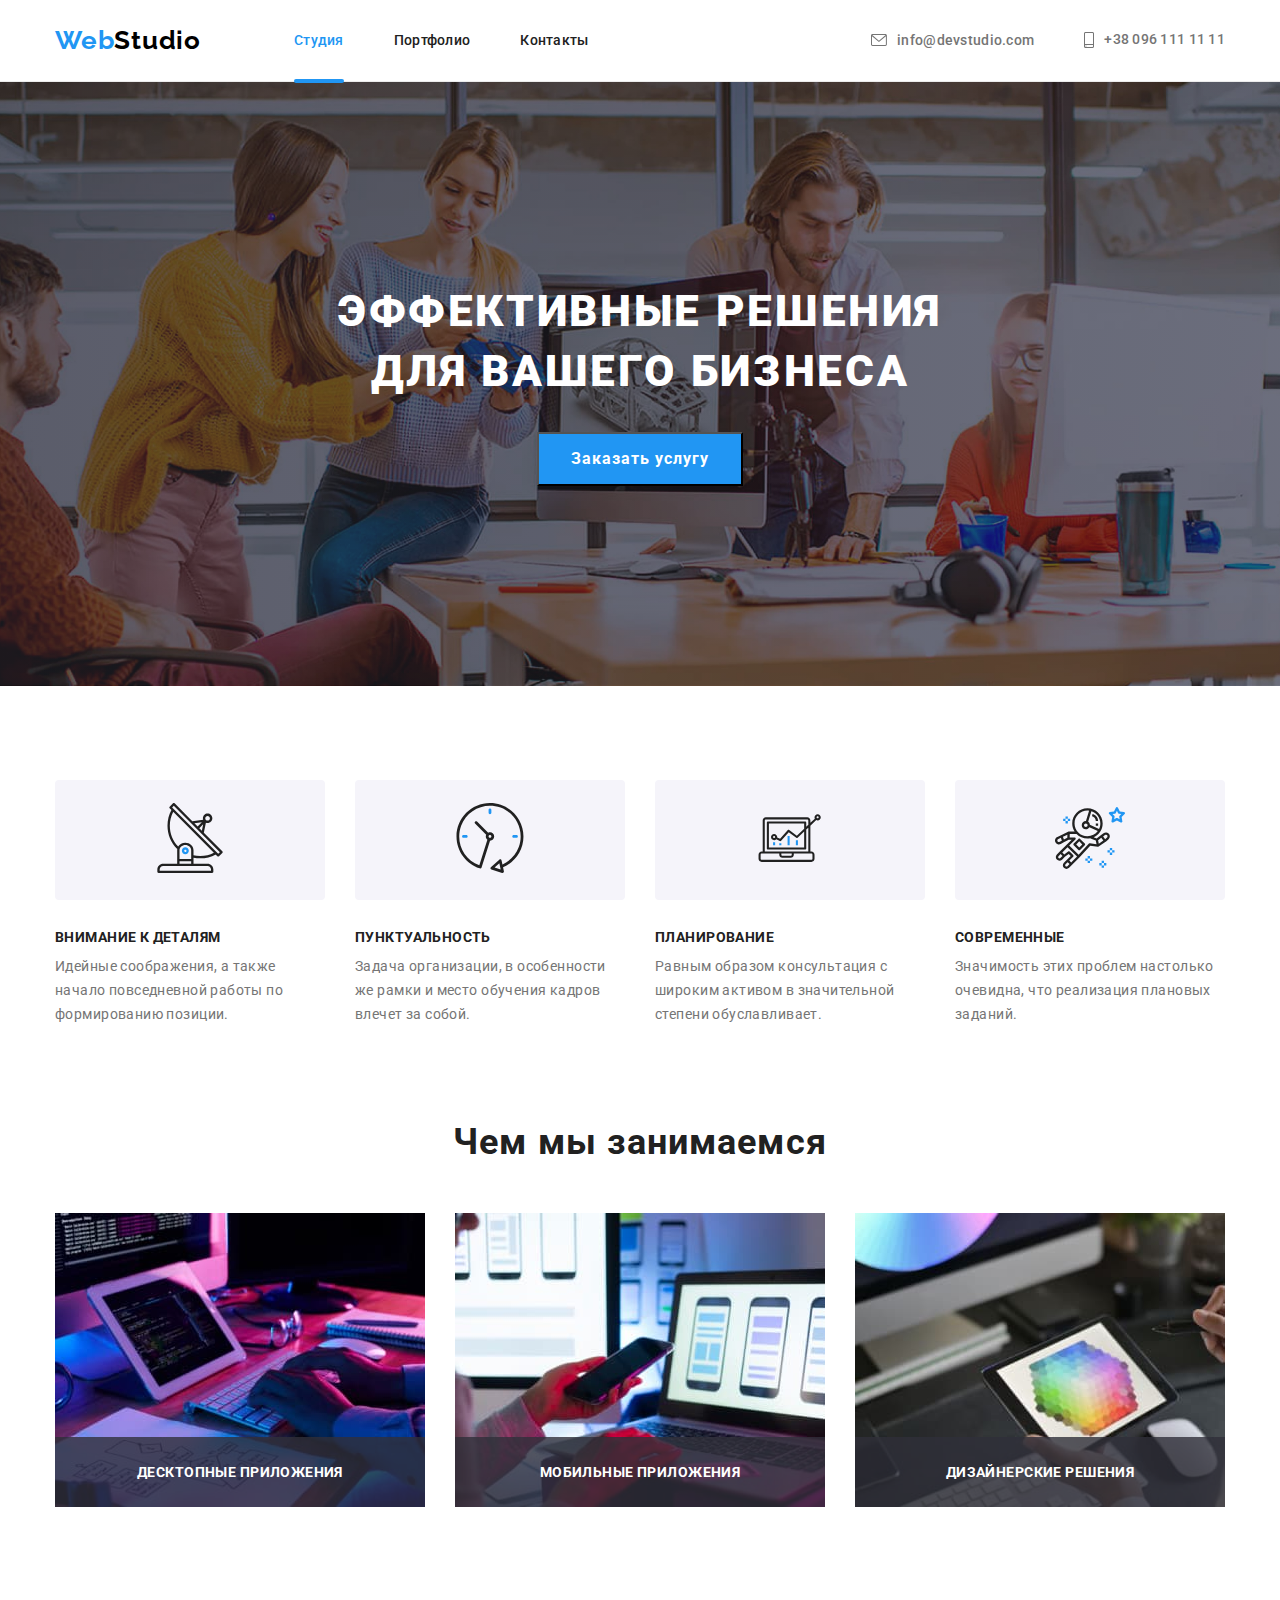
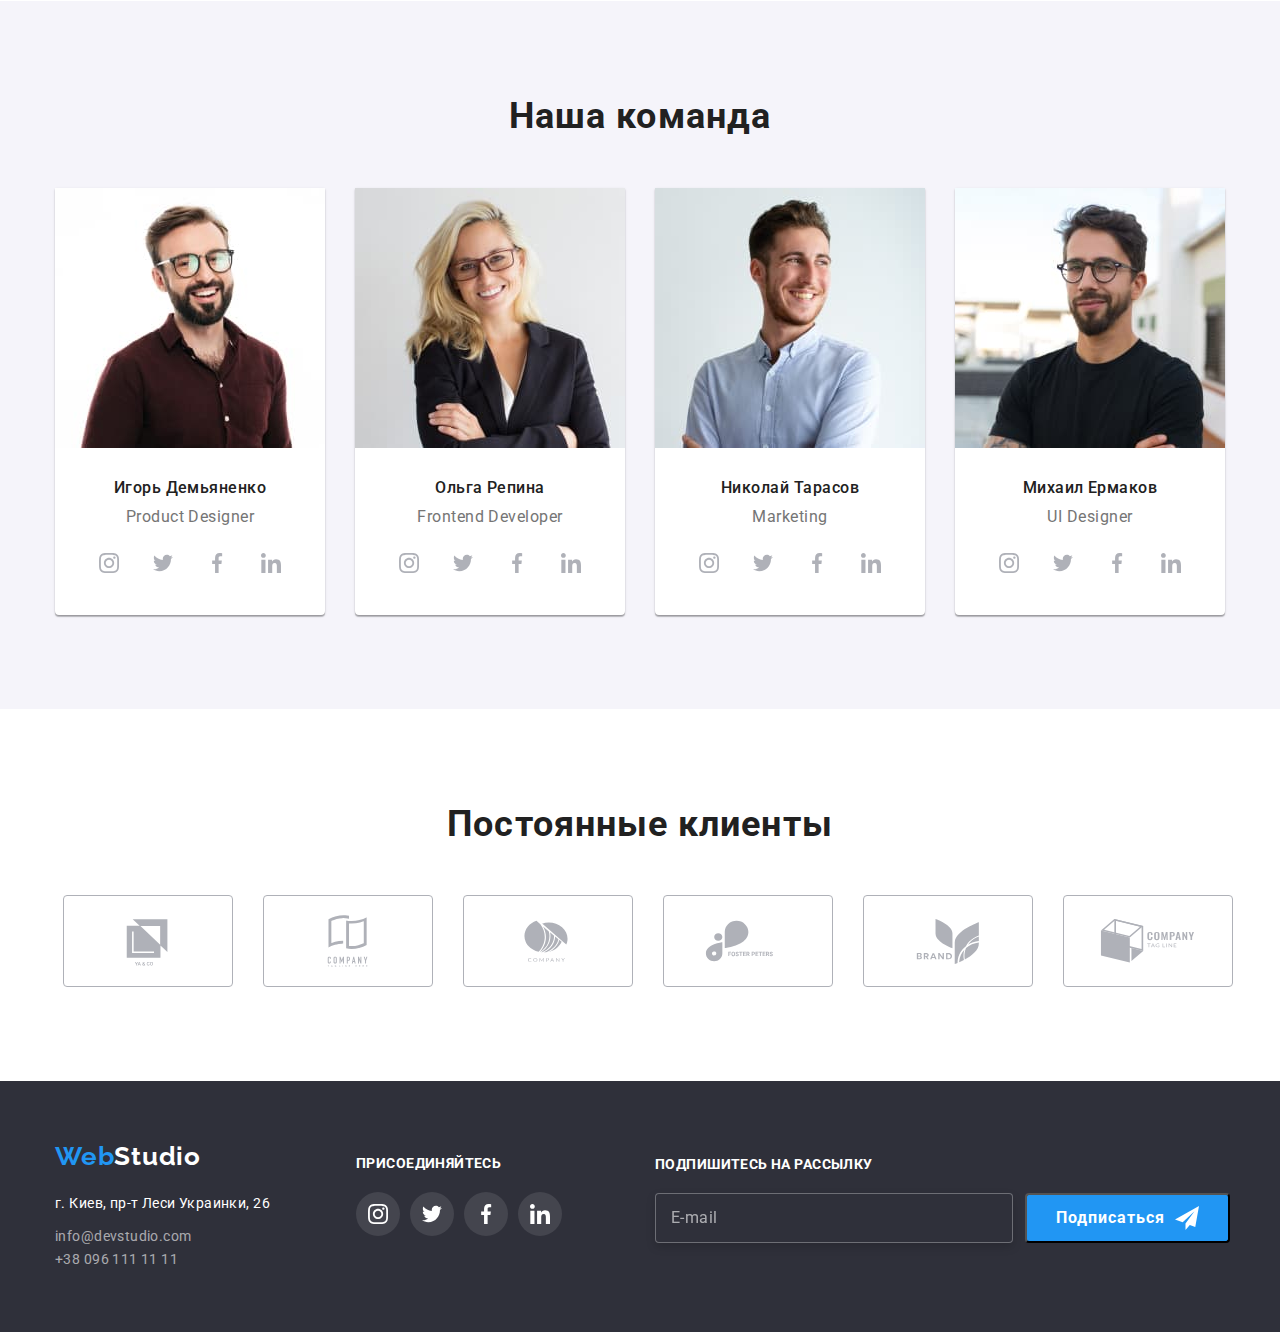
==== index.html @ fbdb6cb6 "GoIT" ====
<!DOCTYPE html>
<html lang="ru">
  <head>
    <meta charset="UTF-8" />
    <meta http-equiv="X-UA-Compatible" content="IE=edge" />
    <meta name="viewport" content="width=device-width, initial-scale=1.0" />
    <title>Document</title>
    <link rel="preconnect" href="https://fonts.googleapis.com" />
    <link rel="preconnect" href="https://fonts.gstatic.com" crossorigin />
    <link
      href="https://fonts.googleapis.com/css2?family=Raleway:wght@700&family=Roboto:wght@400;500;700;900&display=swap"
      rel="stylesheet"
    />
    <link
      rel="stylesheet"
      href="https://cdnjs.cloudflare.com/ajax/libs/modern-normalize/1.0.0/modern-normalize.min.css"
    />
    <link rel="stylesheet" href="./css/main.min.css" />
  </head>

  <body>
    <!--header-->
    <header class="page-header">
      <div class="page-container page-header__nav-main">
        <div class="logo">
          <a href="index.html" class="page-header__logo"
            >Web<span class="page-header__logo-second">Studio</span>
          </a>
        </div>
        <div class="menu-btn">
          <span>
            <svg width="40" height="40">
              <use
                class="icon-cross"
                href="./images/symbol-defs.svg#close_menu"
              ></use>
              <use class="icon-menu" href="./images/symbol-defs.svg#menu"></use>
            </svg>
          </span>
        </div>
        <nav class="page-header__nav menu" id="menu">
          <ul class="site-nav">
            <li class="site-nav__item">
              <a href="./index.html " class="site-nav__link current">Студия</a>
            </li>
            <li class="site-nav__item">
              <a href="./portfolio.html" class="site-nav__link">Портфолио</a>
            </li>
            <li class="site-nav__item">
              <a href="./index.html" class="site-nav__link">Контакты</a>
            </li>
          </ul>

          <ul class="site-contacts">
            <li class="site-contacts__item">
              <a
                href="mailto:info@devstudio.com"
                class="site-contacts__link mailto"
              >
                <svg class="site-contacts__icon" width="16" height="12">
                  <use href="./images/symbol-defs.svg#envelope"></use>
                </svg>
                info@devstudio.com
              </a>
            </li>
            <li class="site-contacts__item">
              <a
                href="tel:+380961111111"
                class="site-contacts__link smartphone"
              >
                <svg class="site-contacts__icon" width="10" height="16">
                  <use href="./images/symbol-defs.svg#smartphone"></use>
                </svg>
                +38 096 111 11 11
              </a>
            </li>
          </ul>
          <ul class="social-networks">
            <li class="social-networks__item">
              <a href="https://www.instagram.com/" class="social-networks__link"
                >Instagram
                <svg class="social-networks__icon" width="22" height="0">
                  <use href="./images/symbol-defs.svg#dizer"></use>
                </svg>
              </a>
            </li>
            <li class="social-networks__item">
              <a href="https://twitter.com/" class="social-networks__link"
                >Twitter
                <svg class="social-networks__icon" width="22" height="0">
                  <use href="./images/symbol-defs.svg#dizer"></use>
                </svg>
              </a>
            </li>
            <li class="social-networks__item">
              <a href="https://facebook.com/" class="social-networks__link"
                >Facebook
                <svg class="social-networks__icon" width="22" height="0">
                  <use href="./images/symbol-defs.svg#dizer"></use>
                </svg>
              </a>
            </li>
            <li class="social-networks__item">
              <a href="https://linkedin.com/" class="social-networks__link"
                >LinkedIn</a
              >
            </li>
          </ul>
        </nav>
      </div>
    </header>
    <main>
      <!--sectipon-->
      <section class="hero overlay">
        <div class="page-container">
          <h1 class="hero-title">
            Эффективные решения <br />
            для вашего бизнеса
          </h1>
          <button type="button" class="button" data-modal-open>
            Заказать услугу
          </button>
        </div>
      </section>
      <!--Modal-->
      <div class="backdrop is-hidden" data-modal>
        <div class="modal">
          <p class="modal-title">Оставьте свои данные, мы вам перезвоним</p>
          <button type="button" class="close-modal" data-modal-close>
            <svg width="18" height="18" class="close">
              <use href="./images/symbol-defs.svg#close_menu"></use>
            </svg>
          </button>
          <form class="form">
            <div class="form-field">
              <label for="name" class="form-field__label">Имя</label>
              <input
                type="text"
                name="name"
                id="name"
                class="form-field__input"
                required
                autofocus
              />
              <span class="form-field__icon">
                <svg class="icon" width="18" height="18">
                  <use href="./images/symbol-defs.svg#person"></use>
                </svg>
              </span>
            </div>
            <div class="form-field">
              <label for="tel" class="form-field__label">Телефон</label>
              <input
                type="tel"
                name="tel"
                id="tel"
                class="form-field__input"
                pattern="[0-9]{10}"
                title="0500505050"
                required
              />
              <span class="form-field__icon">
                <svg class="icon" width="18" height="18">
                  <use href="./images/symbol-defs.svg#phone"></use>
                </svg>
              </span>
            </div>
            <div class="form-field">
              <label for="mail" class="form-field__label">Почта</label>
              <input
                type="email"
                name="mail"
                id="mail"
                class="form-field__input"
              />
              <span class="form-field__icon">
                <svg class="icon" width="18" height="18">
                  <use href="./images/symbol-defs.svg#email"></use>
                </svg>
              </span>
            </div>
            <div class="form-field">
              <label for="comment" class="form-field__label">Комментарий</label>
              <textarea
                class="form-field__comment"
                name="comment"
                id="comment"
                rows="8"
                placeholder="Введите текст"
              ></textarea>
            </div>
            <label class="policy-label">
              <input
                type="checkbox"
                name="policy"
                class="policy-label__checkbox"
              />
              <span class="policy-label__icon">
                <svg class="icon-check" width="18" height="18">
                  <use href="./images/symbol-defs.svg#icon-check-1"></use>
                </svg>
              </span>
              <span class="policy-label__text"
                >Соглашаюсь с рассылкой и принимаю
                <a class="policy-label__agreement" href="">Условия договора</a>
              </span>
            </label>
            <button class="form-button__forward" type="submit">
              Отправить
            </button>
          </form>
        </div>
      </div>
      <!--peculiarities-->

      <section class="peculiarities">
        <div class="page-container">
          <ul class="peculiarities-list">
            <li class="peculiarities-list__item">
              <div class="icon-box">
                <a href="" class="icon-box__link">
                  <svg class="icon-box__icon" width="70" height="70">
                    <use href="./images/symbol-defs.svg#antenna"></use>
                  </svg>
                </a>
              </div>
              <h3 class="peculiarities-list__title">Внимание к деталям</h3>
              <p class="peculiarities-list__text">
                Идейные соображения, а также начало повседневной работы по
                формированию позиции.
              </p>
            </li>
            <li class="peculiarities-list__item">
              <div class="icon-box">
                <a href="" class="icon-box__link">
                  <svg class="icon-box__icon" width="70" height="70">
                    <use href="./images/symbol-defs.svg#clock"></use>
                  </svg>
                </a>
              </div>
              <h3 class="peculiarities-list__title">Пунктуальность</h3>
              <p class="peculiarities-list__text">
                Задача организации, в особенности же рамки и место обучения
                кадров влечет за собой.
              </p>
            </li>
            <li class="peculiarities-list__item">
              <div class="icon-box">
                <a href="" class="icon-box__link">
                  <svg class="icon-box__icon" width="70" height="70">
                    <use href="./images/symbol-defs.svg#diagram"></use>
                  </svg>
                </a>
              </div>
              <h3 class="peculiarities-list__title">Планирование</h3>
              <p class="peculiarities-list__text">
                Равным образом консультация с широким активом в значительной
                степени обуславливает.
              </p>
            </li>
            <li class="peculiarities-list__item">
              <div class="icon-box">
                <a href="" class="icon-box__link">
                  <svg class="icon-box__icon" width="70" height="70">
                    <use href="./images/symbol-defs.svg#astronaut"></use>
                  </svg>
                </a>
              </div>
              <h3 class="peculiarities-list__title">Современные</h3>
              <p class="peculiarities-list__text">
                Значимость этих проблем настолько очевидна, что реализация
                плановых заданий.
              </p>
            </li>
          </ul>
        </div>
      </section>

      <!--we doing-->

      <section class="we-doing">
        <div class="page-container">
          <h2 class="section-title">Чем мы занимаемся</h2>
          <ul class="we-doing-list">
            <li class="we-doing-list__item">
              <div class="img-doing">
                <img
                  src="./images/picture1squoosh.jpg"
                  width="370"
                  alt="notebook"
                />
                <div class="strip">
                  <p class="strip-text">Десктопные приложения</p>
                </div>
              </div>
            </li>
            <li class="we-doing-list__item">
              <div class="img-doing">
                <img
                  src="./images/picture2squoosh.jpg"
                  width="370"
                  alt="phone"
                />
                <div class="strip">
                  <p class="strip-text">Мобильные приложения</p>
                </div>
              </div>
            </li>
            <li class="we-doing-list__item">
              <div class="img-doing">
                <img
                  src="./images/picture3squoosh.jpg"
                  width="370"
                  alt="tablet"
                />
                <div class="strip">
                  <p class="strip-text">Дизайнерские решения</p>
                </div>
              </div>
            </li>
          </ul>
        </div>
      </section>
      <!--our team-->

      <section class="team">
        <div class="page-container">
          <h2 class="section-title">Наша команда</h2>

          <ul class="team-list">
            <li class="team-list__item">
              <picture>
                <source
                  media="(min-width: 1200px)"
                  srcset="
                    ./images/img-1200/Demayanenko@1200.jpg    1x,
                    ./images/img-1200/Demayanenko@1200-2x.jpg 2x,
                    ./images/img-1200/Demayanenko@1200-3x.jpg 3x
                  "
                  type="image/jpg"
                />
                <source
                  media="(min-width: 768px) and (max-width: 1199px)"
                  srcset="
                    ./images/img-768/Demayanenko@768-1x.jpg 1x,
                    ./images/img-768/Demayanenko@768-2x.jpg 2x,
                    ./images/img-768/Demayanenko@768-3x.jpg 3x
                  "
                  type="image/jpg"
                />
                <source
                  media="(min-width: 480px) and (max-width: 767px)"
                  srcset="
                    ./images/img-480/Demayanenko@1x.jpg 1x,
                    ./images/img-480/Demayanenko@2x.jpg 2x,
                    ./images/img-480/Demayanenko@3x.jpg 3x
                  "
                  type="image/jpg"
                />
                <img src="./images/Demayanenko.jpg" alt="Демьяненко" />
              </picture>
              <div class="team-box">
                <h3 class="team-box__title">Игорь Демьяненко</h3>
                <p class="team-box__text">Product Designer</p>
                <ul class="social-list">
                  <li class="social-list__item">
                    <a
                      href="https://www.instagram.com/"
                      class="social-list__link"
                    >
                      <svg class="social-list__icon" width="20" height="20">
                        <use href="./images/symbol-defs.svg#instagram"></use>
                      </svg>
                    </a>
                  </li>
                  <li class="social-list__item">
                    <a href="https://twitter.com/" class="social-list__link">
                      <svg class="social-list__icon" width="20" height="20">
                        <use href="./images/symbol-defs.svg#twitter"></use>
                      </svg>
                    </a>
                  </li>
                  <li class="social-list__item">
                    <a href="https://facebook.com/" class="social-list__link">
                      <svg class="social-list__icon" width="20" height="20">
                        <use href="./images/symbol-defs.svg#facebook"></use>
                      </svg>
                    </a>
                  </li>
                  <li class="social-list__item">
                    <a href="https://linkedin.com/" class="social-list__link">
                      <svg class="social-list__icon" width="20" height="20">
                        <use href="./images/symbol-defs.svg#linkedin"></use>
                      </svg>
                    </a>
                  </li>
                </ul>
              </div>
            </li>

            <li class="team-list__item">
              <picture>
                <source
                  media="(min-width: 1200px)"
                  srcset="
                    ./images/img-1200/Repina@1200.jpg    1x,
                    ./images/img-1200/Repina@1200-2x.jpg 2x,
                    ./images/img-1200/Repina@1200-3x.jpg 3x
                  "
                  type="image/jpg"
                />
                <source
                  media="(min-width: 768px) and (max-width: 1199px)"
                  srcset="
                    ./images/img-768/Repina@768-1x.jpg 1x,
                    ./images/img-768/Repina@768-2x.jpg 2x,
                    ./images/img-768/Repina@768-3x.jpg 3x
                  "
                  type="image/jpg"
                />
                <source
                  media="(min-width: 480px) and (max-width: 767px)"
                  srcset="
                    ./images/img-480/Repina@1x.jpg 1x,
                    ./images/img-480/Repina@2x.jpg 2x,
                    ./images/img-480/Repina@3x.jpg 3x
                  "
                  type="image/jpg"
                />
                <img src="./images/Repina.jpg" alt="Репина" />
              </picture>
              <div class="team-box">
                <h3 class="team-box__title">Ольга Репина</h3>
                <p class="team-box__text">Frontend Developer</p>

                <ul class="social-list">
                  <li class="social-list__item">
                    <a
                      href="https://www.instagram.com/"
                      class="social-list__link"
                    >
                      <svg class="social-list__icon" width="20" height="20">
                        <use href="./images/symbol-defs.svg#instagram"></use>
                      </svg>
                    </a>
                  </li>
                  <li class="social-list__item">
                    <a href="https://twitter.com/" class="social-list__link">
                      <svg class="social-list__icon" width="20" height="20">
                        <use href="./images/symbol-defs.svg#twitter"></use>
                      </svg>
                    </a>
                  </li>
                  <li class="social-list__item">
                    <a href="https://facebook.com/" class="social-list__link">
                      <svg class="social-list__icon" width="20" height="20">
                        <use href="./images/symbol-defs.svg#facebook"></use>
                      </svg>
                    </a>
                  </li>
                  <li class="social-list__item">
                    <a href="https://linkedin.com/" class="social-list__link">
                      <svg class="social-list__icon" width="20" height="20">
                        <use href="./images/symbol-defs.svg#linkedin"></use>
                      </svg>
                    </a>
                  </li>
                </ul>
              </div>
            </li>

            <li class="team-list__item">
              <picture>
                <source
                  media="(min-width: 1200px)"
                  srcset="
                    ./images/img-1200/Tarasov@1200.jpg    1x,
                    ./images/img-1200/Tarasov@1200-2x.jpg 2x,
                    ./images/img-1200/Tarasov@1200-3x.jpg 3x
                  "
                  type="image/jpg"
                />
                <source
                  media="(min-width: 768px) and (max-width: 1199px)"
                  srcset="
                    ./images/img-768/Tarasov@768-1x.jpg 1x,
                    ./images/img-768/Tarasov@768-2x.jpg 2x,
                    ./images/img-768/Tarasov@768-3x.jpg 3x
                  "
                  type="image/jpg"
                />
                <source
                  media="(min-width: 480px) and (max-width: 767px)"
                  srcset="
                    ./images/img-480/Tarasov@1x.jpg 1x,
                    ./images/img-480/Tarasov@2x.jpg 2x,
                    ./images/img-480/Tarasov@3x.jpg 3x
                  "
                  type="image/jpg"
                />
                <img src="./images/Tarasov.jpg" alt="Тарасов" />
              </picture>
              <div class="team-box">
                <h3 class="team-box__title">Николай Тарасов</h3>
                <p class="team-box__text">Marketing</p>

                <ul class="social-list">
                  <li class="social-list__item">
                    <a
                      href="https://www.instagram.com/"
                      class="social-list__link"
                    >
                      <svg class="social-list__icon" width="20" height="20">
                        <use href="./images/symbol-defs.svg#instagram"></use>
                      </svg>
                    </a>
                  </li>
                  <li class="social-list__item">
                    <a href="https://twitter.com/" class="social-list__link">
                      <svg class="social-list__icon" width="20" height="20">
                        <use href="./images/symbol-defs.svg#twitter"></use>
                      </svg>
                    </a>
                  </li>
                  <li class="social-list__item">
                    <a href="https://facebook.com/" class="social-list__link">
                      <svg class="social-list__icon" width="20" height="20">
                        <use href="./images/symbol-defs.svg#facebook"></use>
                      </svg>
                    </a>
                  </li>
                  <li class="social-list__item">
                    <a href="https://linkedin.com/" class="social-list__link">
                      <svg class="social-list__icon" width="20" height="20">
                        <use href="./images/symbol-defs.svg#linkedin"></use>
                      </svg>
                    </a>
                  </li>
                </ul>
              </div>
            </li>

            <li class="team-list__item">
              <picture>
                <source
                  media="(min-width: 1200px)"
                  srcset="
                    ./images/img-1200/Ermakov@1200.jpg    1x,
                    ./images/img-1200/Ermakov@1200-2x.jpg 2x,
                    ./images/img-1200/Ermakov@1200-3x.jpg 3x
                  "
                  type="image/jpg"
                />
                <source
                  media="(min-width: 768px) and (max-width: 1199px)"
                  srcset="
                    ./images/img-768/Ermakov@768-1x.jpg 1x,
                    ./images/img-768/Ermakov@768-2x.jpg 2x,
                    ./images/img-768/Ermakov@768-3x.jpg 3x
                  "
                  type="image/jpg"
                />
                <source
                  media="(min-width: 480px) and (max-width: 767px)"
                  srcset="
                    ./images/img-480/Ermakov@1x.jpg 1x,
                    ./images/img-480/Ermakov@2x.jpg 2x,
                    ./images/img-480/Ermakov@3x.jpg 3x
                  "
                  type="image/jpg"
                />
                <img src="./images/Ermakov.jpg" alt="Ермаков" />
              </picture>
              <div class="team-box">
                <h3 class="team-box__title">Михаил Ермаков</h3>
                <p class="team-box__text">UI Designer</p>

                <ul class="social-list">
                  <li class="social-list__item">
                    <a
                      href="https://www.instagram.com/"
                      class="social-list__link"
                    >
                      <svg class="social-list__icon" width="20" height="20">
                        <use href="./images/symbol-defs.svg#instagram"></use>
                      </svg>
                    </a>
                  </li>
                  <li class="social-list__item">
                    <a href="https://twitter.com/" class="social-list__link">
                      <svg class="social-list__icon" width="20" height="20">
                        <use href="./images/symbol-defs.svg#twitter"></use>
                      </svg>
                    </a>
                  </li>
                  <li class="social-list__item">
                    <a href="https://facebook.com/" class="social-list__link">
                      <svg class="social-list__icon" width="20" height="20">
                        <use href="./images/symbol-defs.svg#facebook"></use>
                      </svg>
                    </a>
                  </li>
                  <li class="social-list__item">
                    <a href="https://linkedin.com/" class="social-list__link">
                      <svg class="social-list__icon" width="20" height="20">
                        <use href="./images/symbol-defs.svg#linkedin"></use>
                      </svg>
                    </a>
                  </li>
                </ul>
              </div>
            </li>
          </ul>
        </div>
      </section>

      <section class="clients">
        <div class="page-container">
          <h2 class="section-title">Постоянные клиенты</h2>
          <ul class="clients-list">
            <li class="clients-list__item">
              <a href="#" class="clients-list__link">
                <svg class="clients-list__icon" width="106" height="60">
                  <use href="./images/symbol-defs.svg#company"></use>
                </svg>
              </a>
            </li>
            <li class="clients-list__item">
              <a href="#" class="clients-list__link">
                <svg class="clients-list__icon" width="106" height="60">
                  <use href="./images/symbol-defs.svg#company-a"></use>
                </svg>
              </a>
            </li>
            <li class="clients-list__item">
              <a href="#" class="clients-list__link">
                <svg class="clients-list__icon" width="106" height="60">
                  <use href="./images/symbol-defs.svg#company-b"></use>
                </svg>
              </a>
            </li>
            <li class="clients-list__item">
              <a href="#" class="clients-list__link">
                <svg class="clients-list__icon" width="106" height="60">
                  <use href="./images/symbol-defs.svg#company-c"></use>
                </svg>
              </a>
            </li>
            <li class="clients-list__item">
              <a href="#" class="clients-list__link">
                <svg class="clients-list__icon" width="106" height="60">
                  <use href="./images/symbol-defs.svg#company-e"></use>
                </svg>
              </a>
            </li>
            <li class="clients-list__item">
              <a href="#" class="clients-list__link">
                <svg class="clients-list__icon" width="106" height="60">
                  <use href="./images/symbol-defs.svg#company-d"></use>
                </svg>
              </a>
            </li>
          </ul>
        </div>
      </section>
    </main>
    <!--basement-->
    <footer class="footer">
      <div class="page-container footer-markup">
        <div class="footer-info">
          <div class="footer-logo">
            <a href="index.html" class="footer-logo__one"
              >Web<span class="footer-logo__two">Studio</span>
            </a>
          </div>
          <address class="address">
            <ul class="address-list">
              <li class="address-list__item accurate">
                г. Киев, пр-т Леси Украинки, 26
              </li>
              <li class="address-list__item">
                <a href="mailto:info@devstudio.com" class="address-list__link"
                  >info@devstudio.com</a
                >
              </li>
              <li class="address-list__item">
                <a href="tel:+380961111111" class="address-list__link"
                  >+38 096 111 11 11</a
                >
              </li>
            </ul>
          </address>
        </div>
        <div class="network-container">
          <h3 class="network-title">присоединяйтесь</h3>
          <ul class="network-list">
            <li class="network-list__item">
              <a href="https://www.instagram.com/" class="network-list__link">
                <svg class="network-list__icon" width="20" height="20">
                  <use href="./images/symbol-defs.svg#instagram"></use>
                </svg>
              </a>
            </li>
            <li class="network-list__item">
              <a href="https://twitter.com/" class="network-list__link">
                <svg class="network-list__icon" width="20" height="20">
                  <use href="./images/symbol-defs.svg#twitter"></use>
                </svg>
              </a>
            </li>
            <li class="network-list__item">
              <a href="https://facebook.com/" class="network-list__link">
                <svg class="network-list__icon" width="20" height="20">
                  <use href="./images/symbol-defs.svg#facebook"></use>
                </svg>
              </a>
            </li>
            <li class="network-list__item">
              <a href="https://linkedin.com/" class="network-list__link">
                <svg class="network-list__icon" width="20" height="20">
                  <use href="./images/symbol-defs.svg#linkedin"></use>
                </svg>
              </a>
            </li>
          </ul>
        </div>
        <div class="form-container">
          <form class="form-footer">
            <div class="footer-field">
              <label for="mail" class="footer-field__label"
                >Подпишитесь на рассылку</label
              >
              <input
                class="footer-field__input"
                type="email"
                name="email"
                id="email"
                placeholder="E-mail"
              />

              <button type="submit" class="footer-field__btn">
                Подписаться
                <svg class="footer-field__icon" width="24" height="24">
                  <use href="./images/symbol-defs.svg#icon-send"></use>
                </svg>
              </button>
            </div>
          </form>
        </div>
      </div>
    </footer>
    <script src="./js/menu.js"></script>
    <script src="./js/modal.js"></script>
  </body>
</html>
---- css/main.min.css ----
html{-webkit-box-sizing:border-box;box-sizing:border-box}*,::before,::after{-webkit-box-sizing:inherit;box-sizing:inherit}a{text-decoration:none}a:hover{text-decoration:none}textarea{resize:none}ul,li{margin:0;padding:0;list-style-type:none}img{display:block}body{margin:0;font-family:"Roboto",sans-serif;font-size:14px;background-color:#fff;color:#757575}body.modal-open{overflow:hidden}.page-container{padding:0px 15px;margin:0px auto}@media screen and (min-width: 480px){.page-container{width:480px}}@media screen and (min-width: 768px){.page-container{width:768px}}@media screen and (min-width: 1200px){.page-container{width:1200px}}.portfolio-section{padding:60px 0px}@media screen and (min-width: 1200px){.portfolio-section{padding:94px 0px}}.logo{padding:15px 0px;font-family:Raleway;font-weight:700;font-size:24px;line-height:1.16;letter-spacing:.03em;margin-right:auto}@media screen and (min-width: 1200px){.logo{font-size:26px;line-height:1.19}}.page-header__logo{color:#2196f3}.page-header__logo:hover,.page-header__logo:focus{color:#2196f3}.page-header__logo-second{color:#000}.footer-logo{margin-bottom:20px;font-family:Raleway;font-weight:700;font-size:24px;line-height:1.16;letter-spacing:.03em}@media screen and (max-width: 767px){.footer-logo{text-align:center}}@media screen and (min-width: 1200px){.footer-logo{font-size:26px;line-height:1.19;margin-left:0px}}.footer-logo__one{text-decoration:none;color:#2196f3}.footer-logo__one:hover,.footer-logo__one:focus{color:#2196f3}.footer-logo__two{color:#fff}.menu-btn{display:-webkit-box;display:-ms-flexbox;display:flex;margin-left:auto;padding:10px 0px;z-index:10;overflow:hidden;background-color:transparent}.menu-btn.active{position:fixed;z-index:7;right:calc((100% - 450px) / 2)}@media screen and (min-width: 768px){.menu-btn{display:none}}.menu-btn svg:hover,.menu-btn svg:focus{fill:#2196f3}.menu-btn .icon-cross{display:none}.menu-btn.active .icon-cross{display:block}.menu-btn.active .icon-menu{display:none}@media screen and (max-width: 767px){.menu{position:fixed;top:0;left:0;width:100%;height:100%;background-color:#fff;-webkit-transform:translateX(-100%);transform:translateX(-100%);-webkit-transition:-webkit-transform cubic-bezier(0.4, 0, 0.2, 1);transition:-webkit-transform cubic-bezier(0.4, 0, 0.2, 1);transition:transform cubic-bezier(0.4, 0, 0.2, 1);transition:transform cubic-bezier(0.4, 0, 0.2, 1), -webkit-transform cubic-bezier(0.4, 0, 0.2, 1)}.menu.active{position:fixed;display:-webkit-box;display:-ms-flexbox;display:flex;-webkit-box-orient:vertical;-webkit-box-direction:normal;-ms-flex-direction:column;flex-direction:column;-webkit-box-pack:justify;-ms-flex-pack:justify;justify-content:space-between;z-index:5;width:100%;height:100%;overflow-y:hidden;-webkit-transform:translateX(0);transform:translateX(0)}}@media screen and (min-width: 768px){.menu{display:-webkit-box;display:-ms-flexbox;display:flex;-webkit-box-pack:justify;-ms-flex-pack:justify;justify-content:space-between;-webkit-box-flex:1;-ms-flex-positive:1;flex-grow:1}}.backdrop{position:fixed;overflow:auto;top:0;left:0;width:100%;height:100%;overflow-y:scroll;z-index:100;background:rgba(0,0,0,.2);opacity:1;-webkit-transition:opacity 250ms cubic-bezier(0.4, 0, 0.2, 1);transition:opacity 250ms cubic-bezier(0.4, 0, 0.2, 1)}.backdrop.is-hidden{opacity:0;pointer-events:none;visibility:hidden}.backdrop.is-hidden .modal{-webkit-transform:translate(-50%, -50%) scale(1.1);transform:translate(-50%, -50%) scale(1.1)}.modal{position:absolute;display:block;top:50%;left:50%;width:450px;height:609px;border-radius:4px;-webkit-transform:translate(-50%, -50%) scale(1);transform:translate(-50%, -50%) scale(1);-webkit-transition:-webkit-transform 250ms cubic-bezier(0.4, 0, 0.2, 1);transition:-webkit-transform 250ms cubic-bezier(0.4, 0, 0.2, 1);transition:transform 250ms cubic-bezier(0.4, 0, 0.2, 1);transition:transform 250ms cubic-bezier(0.4, 0, 0.2, 1), -webkit-transform 250ms cubic-bezier(0.4, 0, 0.2, 1);background:#fff;-webkit-box-shadow:0px 1px 3px rgba(0,0,0,.12),0px 1px 1px rgba(0,0,0,.14),0px 2px 1px rgba(0,0,0,.2);box-shadow:0px 1px 3px rgba(0,0,0,.12),0px 1px 1px rgba(0,0,0,.14),0px 2px 1px rgba(0,0,0,.2)}@media screen and (min-width: 768px)and (max-height: 580px){.modal{top:75%}}@media screen and (min-width: 1200px){.modal{width:528px;height:581px}}.close-modal{position:absolute;display:-webkit-box;display:-ms-flexbox;display:flex;-webkit-box-pack:center;-ms-flex-pack:center;justify-content:center;-webkit-box-align:center;-ms-flex-align:center;align-items:center;cursor:pointer;width:30px;height:30px;top:8px;right:8px;background:#fff;border:1px solid rgba(0,0,0,.1);border-radius:50%}.close{position:absolute;display:-webkit-box;display:-ms-flexbox;display:flex;-webkit-box-pack:center;-ms-flex-pack:center;justify-content:center;-webkit-box-align:center;-ms-flex-align:center;align-items:center;top:50%;-webkit-transform:translateY(-50%);transform:translateY(-50%);fill:#000;-webkit-transition:fill 250ms cubic-bezier(0.4, 0, 0.2, 1);transition:fill 250ms cubic-bezier(0.4, 0, 0.2, 1)}.close-modal:hover>.close{fill:#2196f3}.close-modal:focus-within>.close{fill:#2196f3}.form{position:relative;padding-top:25px;padding-left:40px;padding-right:40px;min-width:528px;max-height:581px}@media screen and (max-width: 1199px){.form{padding-left:40px;padding-right:40px;max-height:342px;min-width:370px}}.modal-title{margin:0;display:block;padding-top:40px;font-weight:700;font-size:20px;line-height:1.15;text-align:center;letter-spacing:.03em;color:#212121}@media screen and (max-width: 1199px){.modal-title{padding:40px 40px 0 40px}}.form-field{position:relative;display:block;margin-bottom:25px}.form-field__label{position:absolute;top:0;-webkit-transform:translateY(-100%);transform:translateY(-100%);margin-bottom:5px;font-weight:400;font-size:12px;line-height:1.67;letter-spacing:.01em;color:#757575}cursor{width:16px;height:0px;border:1px solid #000;-webkit-transform:rotate(90deg);transform:rotate(90deg);cursor:url(../images/cursor.jpg)}.form-field__input{display:block;width:100%;margin:0;padding:11px 12px;padding-left:42px;border:1px solid rgba(33,33,33,.2);border-radius:4px;-webkit-transition:border-color 250ms cubic-bezier(0.4, 0, 0.2, 1),outline 250ms cubic-bezier(0.4, 0, 0.2, 1);transition:border-color 250ms cubic-bezier(0.4, 0, 0.2, 1),outline 250ms cubic-bezier(0.4, 0, 0.2, 1)}.form-field:focus-within>.form-field__input{border-color:#2196f3;outline:#2196f3}.policy-label__agreement{font-weight:400;font-size:14px;line-height:1.71;letter-spacing:.03em;-webkit-text-decoration-line:underline;text-decoration-line:underline;color:#2196f3}@media screen and (max-width: 1199px){.policy-label__agreement{font-size:12px;line-height:1.16}}.policy-label__text{display:block;margin-left:25px;font-weight:400;font-size:14px;line-height:1.71;letter-spacing:.03em;color:#757575}@media screen and (max-width: 1199px){.policy-label__text{font-size:12px;line-height:1.16}}.policy-label{position:relative;display:block;text-align:center;margin-bottom:30px}@media screen and (max-width: 1199px){.policy-label{margin-bottom:30px;text-align:center}}.policy-label input[type=checkbox]{margin:0;width:16px;height:15px}.policy-label__checkbox{position:absolute;width:1px;height:1px;margin:-1px;border:0;padding:0;clip:rect(0 0 0 0);overflow:hidden}.policy-label__icon{position:absolute;display:-webkit-box;display:-ms-flexbox;display:flex;-webkit-box-pack:center;-ms-flex-pack:center;justify-content:center;-webkit-box-align:center;-ms-flex-align:center;align-items:center;width:18px;height:18px;margin-left:12px;border:1px solid #212121;border-radius:4px;-webkit-transition:-webkit-transform 250ms cubic-bezier(0.4, 0, 0.2, 1);transition:-webkit-transform 250ms cubic-bezier(0.4, 0, 0.2, 1);transition:transform 250ms cubic-bezier(0.4, 0, 0.2, 1);transition:transform 250ms cubic-bezier(0.4, 0, 0.2, 1), -webkit-transform 250ms cubic-bezier(0.4, 0, 0.2, 1)}.policy-label__checkbox:checked+.policy-label__icon{-webkit-transform:scale(1.2);transform:scale(1.2);border-color:transparent;background-image:url(../images/symbol-defs.svg#icon-check);background-size:contain;background-origin:border-box;background-color:#2196f3}@media screen and (max-width: 1199px){.policy-label__icon{margin-left:0;margin-top:-3px}}.icon-check{position:absolute;display:block;text-align:center}.form-field__comment{min-width:448px;max-height:120px;padding:12px 16px;border:1px solid rgba(33,33,33,.2);border-radius:4px;-webkit-transition:border-color 250ms cubic-bezier(0.4, 0, 0.2, 1);transition:border-color 250ms cubic-bezier(0.4, 0, 0.2, 1)}.form-field:focus-within>.form-field__comment{border-color:#2196f3;outline:#2196f3}@media screen and (max-width: 1199px){.form-field__comment{min-width:370px;max-height:120px;margin-bottom:-5px}}.form-field__input::-webkit-input-placeholder{font-size:12px;line-height:1.17;letter-spacing:.01em;color:rgba(117,117,117,.5)}.form-field__input::-moz-placeholder{font-size:12px;line-height:1.17;letter-spacing:.01em;color:rgba(117,117,117,.5)}.form-field__input:-ms-input-placeholder{font-size:12px;line-height:1.17;letter-spacing:.01em;color:rgba(117,117,117,.5)}.form-field__input::-ms-input-placeholder{font-size:12px;line-height:1.17;letter-spacing:.01em;color:rgba(117,117,117,.5)}.form-field__input::placeholder{font-size:12px;line-height:1.17;letter-spacing:.01em;color:rgba(117,117,117,.5)}.form-field__icon{position:absolute;display:inline-block;width:18px;height:18px;top:50%;-webkit-transform:translateY(-50%);transform:translateY(-50%);left:12px;border:1px solid #fff;-webkit-transition:fill 250ms cubic-bezier(0.4, 0, 0.2, 1),-webkit-filter 250ms cubic-bezier(0.4, 0, 0.2, 1);transition:fill 250ms cubic-bezier(0.4, 0, 0.2, 1),-webkit-filter 250ms cubic-bezier(0.4, 0, 0.2, 1);transition:fill 250ms cubic-bezier(0.4, 0, 0.2, 1),filter 250ms cubic-bezier(0.4, 0, 0.2, 1);transition:fill 250ms cubic-bezier(0.4, 0, 0.2, 1),filter 250ms cubic-bezier(0.4, 0, 0.2, 1),-webkit-filter 250ms cubic-bezier(0.4, 0, 0.2, 1)}.form-field__input:focus~.form-field__icon{fill:#2196f3;-webkit-filter:drop-shadow(0px 4px 4px rgba(0, 0, 0, 0.25));filter:drop-shadow(0px 4px 4px rgba(0, 0, 0, 0.25))}.form-button__forward{margin:0;top:0;left:0;margin-left:auto;margin-right:auto;padding-bottom:40px;min-width:200px;max-height:50px;padding:10px 56px;font-weight:700;font-size:16px;line-height:1.87;font-family:inherit;display:-webkit-box;display:-ms-flexbox;display:flex;-webkit-box-align:center;-ms-flex-align:center;align-items:center;text-align:center;letter-spacing:.06em;-webkit-box-shadow:0px 4px 4px rgba(0,0,0,.15);box-shadow:0px 4px 4px rgba(0,0,0,.15);background-color:#2196f3;color:#fff;-webkit-transition:-webkit-filter 250ms cubic-bezier(0.4, 0, 0.2, 1);transition:-webkit-filter 250ms cubic-bezier(0.4, 0, 0.2, 1);transition:filter 250ms cubic-bezier(0.4, 0, 0.2, 1);transition:filter 250ms cubic-bezier(0.4, 0, 0.2, 1), -webkit-filter 250ms cubic-bezier(0.4, 0, 0.2, 1)}.form-button__forward:hover,.form-button__forward:focus{-webkit-filter:drop-shadow(0px 4px 4px rgba(0, 0, 0, 0.25));filter:drop-shadow(0px 4px 4px rgba(0, 0, 0, 0.25))}.page-header{position:relative;display:-webkit-box;display:-ms-flexbox;display:flex;-webkit-box-pack:end;-ms-flex-pack:end;justify-content:flex-end;-webkit-box-align:start;-ms-flex-align:start;align-items:start;padding:0;margin:0;background:#fff;border-bottom:1px solid #ececec}@media screen and (max-width: 767px){.page-header{-webkit-box-pack:justify;-ms-flex-pack:justify;justify-content:space-between}}.page-header__nav-main{display:-webkit-box;display:-ms-flexbox;display:flex;-webkit-box-align:center;-ms-flex-align:center;align-items:center}@media screen and (min-width: 1200px){.page-header__nav-main{-webkit-box-pack:center;-ms-flex-pack:center;justify-content:center}}@media screen and (max-width: 767px){.site-nav{position:absolute;display:-webkit-box;display:-ms-flexbox;display:flex;-webkit-box-orient:vertical;-webkit-box-direction:normal;-ms-flex-direction:column;flex-direction:column;top:0;left:0;padding:58px 0px 0px 40px}}@media screen and (min-width: 768px){.site-nav{display:-webkit-box;display:-ms-flexbox;display:flex;margin-left:38px}}@media screen and (min-width: 1200px){.site-nav{display:-webkit-box;display:-ms-flexbox;display:flex;margin-left:43px}}@media screen and (max-width: 767px){.site-nav__item{margin-bottom:52px}.site-nav__item:last-child{margin-bottom:0}}@media screen and (min-width: 768px){.site-nav__item{padding-top:32px;padding-bottom:32px;margin-left:50px}.site-nav__item:last-child{margin-right:0}}.site-nav__link{position:relative;font-weight:500;line-height:1.18px;font-size:40px;text-align:center;letter-spacing:.02em;-webkit-transition:color 250ms cubic-bezier(0.4, 0, 0.2, 1);transition:color 250ms cubic-bezier(0.4, 0, 0.2, 1);color:#212121}.site-nav__link:hover,.site-nav__link:focus{color:#2196f3}@media screen and (max-width: 767px){.site-nav__link:not(:last-child){margin-bottom:32px}}@media screen and (min-width: 768px){.site-nav__link{font-size:14px;line-height:1.14}}.current{color:#2196f3}.current::after{content:"";display:block;position:absolute;top:47px;bottom:auto;width:100%;height:4px;border-radius:4px;background-color:#2196f3}@media only screen and (max-width: 767px){.current::after{display:none}}@media screen and (max-width: 767px){.site-contacts{position:fixed;display:-webkit-box;display:-ms-flexbox;display:flex;-webkit-box-orient:vertical;-webkit-box-direction:normal;-ms-flex-direction:column;flex-direction:column;flex-direction:column-reverse;top:75%;left:0;-webkit-transform:translateY(-75%);transform:translateY(-75%);padding:0px 0px 64px 40px}}@media screen and (min-width: 768px)and (max-width: 1199px){.site-contacts{margin-left:auto;padding-top:21px}}@media screen and (min-width: 1200px){.site-contacts{display:-webkit-box;display:-ms-flexbox;display:flex;-webkit-box-pack:center;-ms-flex-pack:center;justify-content:center;-webkit-box-align:center;-ms-flex-align:center;align-items:center;margin:0;margin-left:auto}}@media screen and (max-width: 767px){.site-contacts__item{margin-bottom:32px}.site-contacts__item:first-child{margin-bottom:0}}@media(min-width: 768px)and (max-width: 1199px){.site-contacts__item{margin-bottom:10px}.site-contacts__item:last-child{margin-bottom:0}}@media screen and (min-width: 1200px){.site-contacts__item{margin-left:50px}.site-contacts__item:last-child{margin-right:0}}.site-contacts__link{display:-webkit-box;display:-ms-flexbox;display:flex;-webkit-box-align:center;-ms-flex-align:center;align-items:center;font-weight:500;font-size:34px;line-height:1.18;letter-spacing:.02em;-webkit-transition:color 250ms cubic-bezier(0.4, 0, 0.2, 1);transition:color 250ms cubic-bezier(0.4, 0, 0.2, 1);color:#757575}.site-contacts__link:hover,.site-contacts__link:focus{color:#2196f3}@media screen and (min-width: 768px){.site-contacts__link{font-size:12px;line-height:1.16}}@media screen and (min-width: 1200px){.site-contacts__link{font-size:14px;line-height:1.14}}@media screen and (max-width: 767px){.mailto{font-style:normal;font-weight:500;font-size:24px;line-height:1.17;letter-spacing:.02em;color:#757575}}.site-contacts__icon{opacity:0}@media screen and (min-width: 768px){.site-contacts__icon{opacity:1;margin-right:8px;-webkit-transition:fill 250ms cubic-bezier(0.4, 0, 0.2, 1);transition:fill 250ms cubic-bezier(0.4, 0, 0.2, 1);fill:#757575}.site-contacts__link:hover .site-contacts__icon,.site-contacts__link:focus .site-contacts__icon{fill:#2196f3}}@media screen and (min-width: 1200px){.site-contacts__icon{margin-right:10px}}.social-networks{display:none}@media screen and (max-width: 767px){.social-networks{position:fixed;display:-webkit-box;display:-ms-flexbox;display:flex;-ms-flex-wrap:wrap;flex-wrap:wrap;top:90%;left:0;-webkit-transform:translateY(-90%);transform:translateY(-90%);padding:0 0 48px 40px;font-style:normal;font-weight:500;font-size:18px;line-height:1.22;letter-spacing:.02em;color:#2196f3}.social-networks__item{position:relative;margin-left:10px}.social-networks__item:not(:last-child){margin-right:10px}.social-networks__icon{position:absolute;top:50%;left:100%;border:1px solid rgba(33,33,33,.2);-webkit-transform:rotate(90deg);transform:rotate(90deg)}}.hero{padding-top:118px;padding-bottom:118px;margin:0 auto;text-align:center;background:#2f303a}@media screen and (min-width: 1200px){.hero{padding-top:200px;padding-bottom:200px}}.hero-title{margin-top:0px;margin-bottom:30px;font-weight:900;font-size:26px;line-height:1.62;text-align:center;letter-spacing:.06em;text-transform:uppercase;color:#fff}@media screen and (min-width: 1200px){.hero-title{font-size:44px;line-height:1.36}}.button{display:inline-block;padding:10px 32px;min-width:200px;font-family:inherit;font-weight:700;font-size:16px;line-height:1.87;-webkit-box-align:center;-ms-flex-align:center;align-items:center;letter-spacing:.06em;cursor:pointer;border-radius:4px solid;-webkit-box-shadow:0px 4px 4px rgba(0,0,0,.15);box-shadow:0px 4px 4px rgba(0,0,0,.15);-webkit-transition:-webkit-filter 250ms cubic-bezier(0.4, 0, 0.2, 1);transition:-webkit-filter 250ms cubic-bezier(0.4, 0, 0.2, 1);transition:filter 250ms cubic-bezier(0.4, 0, 0.2, 1);transition:filter 250ms cubic-bezier(0.4, 0, 0.2, 1), -webkit-filter 250ms cubic-bezier(0.4, 0, 0.2, 1);color:#fff;background-color:#2196f3}.button:hover,.button:focus{-webkit-filter:drop-shadow(0px 4px 4px rgba(0, 0, 0, 0.25));filter:drop-shadow(0px 4px 4px rgba(0, 0, 0, 0.25))}.overlay{margin-left:auto;margin-right:auto;max-width:1600px;background-image:-webkit-gradient(linear, left top, right top, from(rgba(47, 48, 58, 0.5)), to(rgba(47, 48, 58, 0.3))),url(../images/img-480/img-overlay@1x.jpg);background-image:linear-gradient(to right, rgba(47, 48, 58, 0.5), rgba(47, 48, 58, 0.3)),url(../images/img-480/img-overlay@1x.jpg);background-repeat:no-repeat;background-position:center;background-size:cover}@media screen and (min-device-pixel-ratio: 2),screen and (-webkit-min-device-pixel-ratio: 2),screen and (min-resolution: 192dpi),screen and (min-resolution: 2dppx){.overlay{background-image:-webkit-gradient(linear, left top, right top, from(rgba(47, 48, 58, 0.5)), to(rgba(47, 48, 58, 0.3))),url(../images/img-768/img-overlay@2x.jpg);background-image:linear-gradient(to right, rgba(47, 48, 58, 0.5), rgba(47, 48, 58, 0.3)),url(../images/img-768/img-overlay@2x.jpg)}}@media screen and (min-device-pixel-ratio: 3),screen and (-webkit-min-device-pixel-ratio: 3),screen and (min-resolution: 288dpi),screen and (min-resolution: 3dppx){.overlay{background-image:-webkit-gradient(linear, left top, right top, from(rgba(47, 48, 58, 0.5)), to(rgba(47, 48, 58, 0.3))),url(../images/img-1200/img-overlay@3x.jpg);background-image:linear-gradient(to right, rgba(47, 48, 58, 0.5), rgba(47, 48, 58, 0.3)),url(../images/img-1200/img-overlay@3x.jpg)}}@media screen and (min-width: 768px),screen and (min-device-pixel-ratio: 2),screen and (-webkit-min-device-pixel-ratio: 2),screen and (min-resolution: 192dpi),screen and (min-resolution: 2dppx){.overlay{background-image:-webkit-gradient(linear, left top, right top, from(rgba(47, 48, 58, 0.5)), to(rgba(47, 48, 58, 0.3))),url(../images/img-768/img-overlay@768-2x.jpg);background-image:linear-gradient(to right, rgba(47, 48, 58, 0.5), rgba(47, 48, 58, 0.3)),url(../images/img-768/img-overlay@768-2x.jpg)}}@media screen and (min-width: 1200px),screen and (min-device-pixel-ratio: 3),screen and (-webkit-min-device-pixel-ratio: 3),screen and (min-resolution: 288dpi),screen and (min-resolution: 3dppx){.overlay{background-image:-webkit-gradient(linear, left top, right top, from(rgba(47, 48, 58, 0.5)), to(rgba(47, 48, 58, 0.3))),url(../images/img-1200/img-overlay@1200-3x.jpg);background-image:linear-gradient(to right, rgba(47, 48, 58, 0.5), rgba(47, 48, 58, 0.3)),url(../images/img-1200/img-overlay@1200-3x.jpg)}}.peculiarities{padding-top:60px;padding-bottom:60px;background:#fff}@media screen and (min-width: 1200px){.peculiarities{padding-top:94px;padding-bottom:94px}}.peculiarities-list{display:-webkit-box;display:-ms-flexbox;display:flex;-ms-flex-wrap:wrap;flex-wrap:wrap;-webkit-box-pack:center;-ms-flex-pack:center;justify-content:center}.peculiarities-list__item{max-width:450px;width:100%}@media screen and (max-width: 767px){.peculiarities-list__item:not(:last-child){margin-bottom:30px}}@media screen and (min-width: 768px){.peculiarities-list__item{width:calc((100% - 60px) / 2);margin-right:30px;margin-bottom:30px}.peculiarities-list__item:nth-child(2n){margin-right:0}.peculiarities-list__item:nth-last-child(-n+2){margin-bottom:0}}@media screen and (min-width: 1200px){.peculiarities-list__item{margin:0;width:270px;margin-left:30px}}.peculiarities-list__item:first-child{margin-left:0}.peculiarities-list__title{margin:0;padding:0;margin-bottom:10px;font-weight:700;font-size:14px;line-height:1.14;letter-spacing:.03em;text-transform:uppercase;color:#212121}@media screen and (max-width: 767px){.peculiarities-list__title{text-align:center;margin-bottom:10px}}.peculiarities-list__text{margin:0;padding:0;font-weight:400;font-size:14px;line-height:1.71;letter-spacing:.03em;color:#757575}.icon-box{display:-webkit-box;display:-ms-flexbox;display:flex;-webkit-box-pack:center;-ms-flex-pack:center;justify-content:center;-webkit-box-align:center;-ms-flex-align:center;align-items:center;max-width:450px;width:100%;height:120px;margin-bottom:30px;background:#f5f4fa;border-radius:4px}@media screen and (min-width: 1200px){.icon-box{width:270px}.icon-box+.icon-box{margin-left:30px}}.we-doing{padding-bottom:94px;background:var(--primary-white-color)}@media only screen and (max-width: 1199px){.we-doing{display:none}}.we-doing-list{display:-webkit-box;display:-ms-flexbox;display:flex;-ms-flex-wrap:wrap;flex-wrap:wrap}.we-doing-list__item{margin-right:30px}.we-doing-list__item:last-child{margin-right:0}.section-title{margin:0 auto;margin-bottom:30px;font-weight:700;font-size:28px;text-align:center;letter-spacing:.03em;line-height:1.17;color:#212121}@media screen and (min-width: 1200px){.section-title{margin-bottom:50px}}@media screen and (min-width: 1200px){.section-title{font-size:36px}}.img-doing{position:relative}.strip{position:absolute;display:-webkit-box;display:-ms-flexbox;display:flex;-webkit-box-align:center;-ms-flex-align:center;align-items:center;-webkit-box-pack:center;-ms-flex-pack:center;justify-content:center;width:370px;height:70px;bottom:0;background:rgba(47,48,58,.8)}.strip-text{margin:0;font-weight:700;font-size:14px;line-height:1.14px;text-align:center;letter-spacing:.03em;text-transform:uppercase;color:#fff}.team{padding:60px 0px;margin:0px auto;background:#f5f4fa}@media screen and (min-width: 1200px){.team{padding:94px 0px}}.team-list img{-o-object-fit:contain;object-fit:contain;width:450px;height:460px}@media screen and (min-width: 768px){.team-list{display:-webkit-box;display:-ms-flexbox;display:flex;-ms-flex-wrap:wrap;flex-wrap:wrap;margin:-15px}.team-list img{-o-object-fit:cover;object-fit:cover;width:354px;height:374px}}@media screen and (min-width: 1200px){.team-list{display:-webkit-box;display:-ms-flexbox;display:flex;-ms-flex-wrap:wrap;flex-wrap:wrap}.team-list img{-o-object-fit:cover;object-fit:cover;width:270px;height:260px}}.team-list__item{background:#fff;-webkit-box-shadow:0px 1px 3px rgba(0,0,0,.12),0px 1px 1px rgba(0,0,0,.14),0px 2px 1px rgba(0,0,0,.2);box-shadow:0px 1px 3px rgba(0,0,0,.12),0px 1px 1px rgba(0,0,0,.14),0px 2px 1px rgba(0,0,0,.2);border-radius:0px 0px 4px 4px}@media screen and (max-width: 767px){.team-list__item:not(:last-child){margin-bottom:30px}}@media screen and (min-width: 768px){.team-list__item{width:calc((100% - 4 * 15px) / 2);margin:15px}}@media screen and (min-width: 1200px){.team-list__item{max-width:270px;margin-right:15px;text-align:center;-webkit-box-align:center;-ms-flex-align:center;align-items:center}.team-list__item:last-child{margin-right:0}}.team-box{text-align:center;padding-top:30px;padding-bottom:24px}@media screen and (min-width: 1200px){.team-box{padding:30px 0px}}.team-box__title{margin:0;margin-bottom:10px;font-weight:500;font-size:16px;line-height:1.19;letter-spacing:.03em;color:#212121}.team-box__text{margin:0;font-weight:400;font-size:16px;line-height:1.19;letter-spacing:.03em;color:#757575}.social-list{display:-webkit-box;display:-ms-flexbox;display:flex;-webkit-box-pack:center;-ms-flex-pack:center;justify-content:center;margin-top:15px}.social-list__item{margin-right:10px}.social-list__item:last-child{margin-right:0}.social-list__link{display:-webkit-box;display:-ms-flexbox;display:flex;-webkit-box-pack:center;-ms-flex-pack:center;justify-content:center;-webkit-box-align:center;-ms-flex-align:center;align-items:center;text-decoration:none;width:44px;height:44px;border-radius:50%;-webkit-transition:background-color 250ms cubic-bezier(0.4, 0, 0.2, 1);transition:background-color 250ms cubic-bezier(0.4, 0, 0.2, 1)}.social-list__item:hover .social-list__link,.social-list__item:focus .social-list__link{background-color:#2196f3}.social-list__icon{-webkit-transition:fill 250ms cubic-bezier(0.4, 0, 0.2, 1);transition:fill 250ms cubic-bezier(0.4, 0, 0.2, 1);fill:#afb1b8}.social-list__item:hover .social-list__icon,.social-list__item:focus .social-list__icon{fill:#fff}.clients{padding-top:60px;padding-bottom:60px}@media screen and (min-width: 1200px){.clients{padding-top:94px;padding-bottom:94px}}.clients-list{display:-webkit-box;display:-ms-flexbox;display:flex;-ms-flex-wrap:wrap;flex-wrap:wrap;-webkit-box-pack:center;-ms-flex-pack:center;justify-content:center;-webkit-box-align:center;-ms-flex-align:center;align-items:center;margin:-15px}.clients-list__link{display:-webkit-box;display:-ms-flexbox;display:flex;-webkit-box-pack:center;-ms-flex-pack:center;justify-content:center;-webkit-box-align:center;-ms-flex-align:center;align-items:center;width:210px;height:92px}@media screen and (min-width: 768){.clients-list__link{width:226px}}.clients-list__item{display:-webkit-box;display:-ms-flexbox;display:flex;-webkit-box-pack:center;-ms-flex-pack:center;justify-content:center;width:calc((100% - 6 * 15px) / 2);margin:15px;border:1px solid #afb1b8;border-radius:4px;-webkit-transition:color 250ms cubic-bezier(0.4, 0, 0.2, 1),border 250ms cubic-bezier(0.4, 0, 0.2, 1);transition:color 250ms cubic-bezier(0.4, 0, 0.2, 1),border 250ms cubic-bezier(0.4, 0, 0.2, 1)}.clients-list__item:hover,.clients-list__item:focus{border:1px solid #2196f3}@media screen and (min-width: 768px){.clients-list__item{width:calc((100% - 6 * 15px) / 3);margin:15px}}@media screen and (min-width: 1200px){.clients-list__item{width:170px;height:92px;margin-right:15px}.clients-list__item:last-child{margin-right:0}}.clients-list__icon{-webkit-transition:fill 250ms cubic-bezier(0.4, 0, 0.2, 1);transition:fill 250ms cubic-bezier(0.4, 0, 0.2, 1);fill:#afb1b8}.clients-list__item:hover .clients-list__icon,.clients-list__item:focus .clients-list__icon{fill:#2196f3}.footer{display:-webkit-box;display:-ms-flexbox;display:flex;padding:60px 0px;background:#2f303a}@media screen and (min-width: 768px)and (max-width: 1199px){.footer-markup{display:-webkit-box;display:-ms-flexbox;display:flex;-ms-flex-wrap:wrap;flex-wrap:wrap;-ms-flex-pack:distribute;justify-content:space-around}}@media screen and (min-width: 1200px){.footer-markup{display:-webkit-box;display:-ms-flexbox;display:flex;-webkit-box-pack:baseline;-ms-flex-pack:baseline;justify-content:baseline}}.footer-info{min-width:231px;max-height:132px}@media screen and (max-width: 1199px){.footer-info{display:-webkit-box;display:-ms-flexbox;display:flex;-webkit-box-orient:vertical;-webkit-box-direction:normal;-ms-flex-direction:column;flex-direction:column;-webkit-box-align:center;-ms-flex-align:center;align-items:center}}.address{margin-bottom:0}@media screen and (max-width: 1199px){.address-list{text-align:center}}.accurate{display:block;margin:0;margin-bottom:9px;font-style:normal;font-weight:400;font-size:14px;line-height:1.71;letter-spacing:.03em;color:#fff}.accurate:hover,.accurate:focus{color:#fff}.address-list__link{display:block;margin:0;font-style:normal;font-weight:400;font-size:14px;line-height:1.71;letter-spacing:.03em;color:rgba(255,255,255,.6)}.address-list__link:hover,.address-list__link:focus{color:rgba(255,255,255,.6)}@media screen and (max-width: 767px){.network-container{margin-top:60px;text-align:center}}@media screen and (min-width: 768px)and (max-width: 1199px){.network-container{display:-webkit-box;display:-ms-flexbox;display:flex;-webkit-box-orient:vertical;-webkit-box-direction:normal;-ms-flex-direction:column;flex-direction:column;text-align:center;margin-top:5px}}@media screen and (min-width: 1200px){.network-container{-ms-flex-negative:1;flex-shrink:1;margin-left:70px;margin-top:15px;min-width:206px;max-height:80px}}.network-title{margin:0;margin-bottom:20px;font-weight:700;font-size:14px;line-height:1.14;letter-spacing:.03em;text-transform:uppercase;color:#fff}.network-list{display:-webkit-box;display:-ms-flexbox;display:flex}@media screen and (max-width: 767px){.network-list{-webkit-box-pack:center;-ms-flex-pack:center;justify-content:center}}.network-list__item{margin-right:10px;border-radius:50%;-webkit-transition:background-color 250ms cubic-bezier(0.4, 0, 0.2, 1),border 250ms cubic-bezier(0.4, 0, 0.2, 1);transition:background-color 250ms cubic-bezier(0.4, 0, 0.2, 1),border 250ms cubic-bezier(0.4, 0, 0.2, 1)}.network-list__item:hover,.network-list__item:focus{border:1px solid #2196f3;background-color:#2196f3}.network-list__item:last-child{margin-right:0}.network-list__link{display:-webkit-box;display:-ms-flexbox;display:flex;-webkit-box-pack:center;-ms-flex-pack:center;justify-content:center;-webkit-box-align:center;-ms-flex-align:center;align-items:center;width:44px;height:44px;border-radius:50%;background:rgba(255,255,255,.1)}.network-list__icon{fill:#fff}.form-container{margin:0;padding:0}@media screen and (max-width: 1199px){.form-container{margin-top:60px;text-align:center}}@media screen and (min-width: 1200px){.form-container{display:-webkit-box;display:-ms-flexbox;display:flex;-webkit-box-orient:vertical;-webkit-box-direction:normal;-ms-flex-direction:column;flex-direction:column;margin-left:93px;margin-top:15px;min-width:570px;max-height:86px}}.footer-field__label{margin:0;display:-webkit-inline-box;display:-ms-inline-flexbox;display:inline-flex;text-align:center;font-style:normal;font-weight:700;font-size:14px;line-height:1.14;letter-spacing:.03em;text-transform:uppercase;color:#fff}.footer-field__input{display:-webkit-box;display:-ms-flexbox;display:flex;margin:0;margin-top:20px;padding:16px 15px;min-width:358px;border:1px solid rgba(255,255,255,.3);border-radius:4px;-webkit-box-sizing:border-box;box-sizing:border-box;-webkit-filter:drop-shadow(0px 4px 4px rgba(0, 0, 0, 0.15));filter:drop-shadow(0px 4px 4px rgba(0, 0, 0, 0.15));background:#2f303a}@media screen and (max-width: 1199px){.footer-field__input{margin-left:auto;margin-right:auto;width:100%}}.footer-field__input::-webkit-input-placeholder{font-size:16px;line-height:1.25;display:-webkit-box;display:flex;-webkit-box-align:center;align-items:center;letter-spacing:.03em;color:rgba(255,255,255,.6)}.footer-field__input::-moz-placeholder{font-size:16px;line-height:1.25;display:flex;align-items:center;letter-spacing:.03em;color:rgba(255,255,255,.6)}.footer-field__input:-ms-input-placeholder{font-size:16px;line-height:1.25;display:-ms-flexbox;display:flex;-ms-flex-align:center;align-items:center;letter-spacing:.03em;color:rgba(255,255,255,.6)}.footer-field__input::-ms-input-placeholder{font-size:16px;line-height:1.25;display:-ms-flexbox;display:flex;-ms-flex-align:center;align-items:center;letter-spacing:.03em;color:rgba(255,255,255,.6)}.footer-field__input::placeholder{font-size:16px;line-height:1.25;display:-webkit-box;display:-ms-flexbox;display:flex;-webkit-box-align:center;-ms-flex-align:center;align-items:center;letter-spacing:.03em;color:rgba(255,255,255,.6)}.footer-field__btn{display:-webkit-box;display:-ms-flexbox;display:flex;-webkit-box-align:center;-ms-flex-align:center;align-items:center;text-align:center;padding:10px 29px;min-width:200px;max-height:50px;font-family:inherit;font-weight:700;font-size:16px;line-height:1.87;letter-spacing:.06em;cursor:pointer;border-radius:4px;-webkit-transition:-webkit-box-shadow 250ms cubic-bezier(0.4, 0, 0.2, 1);transition:-webkit-box-shadow 250ms cubic-bezier(0.4, 0, 0.2, 1);transition:box-shadow 250ms cubic-bezier(0.4, 0, 0.2, 1);transition:box-shadow 250ms cubic-bezier(0.4, 0, 0.2, 1), -webkit-box-shadow 250ms cubic-bezier(0.4, 0, 0.2, 1);color:#fff;background-color:#2196f3}@media screen and (min-width: 1200px){.footer-field__btn{margin-left:370px;-webkit-transform:translateY(-50px);transform:translateY(-50px)}}.footer-field__btn:hover,.footer-field__btn:focus{-webkit-box-shadow:0px 4px 4px rgba(0,0,0,.15);box-shadow:0px 4px 4px rgba(0,0,0,.15)}@media screen and (max-width: 1199px){.footer-field__btn{margin-left:auto;margin-right:auto;margin-top:20px}}.footer-field__icon{margin-left:10px}/*# sourceMappingURL=main.min.css.map */
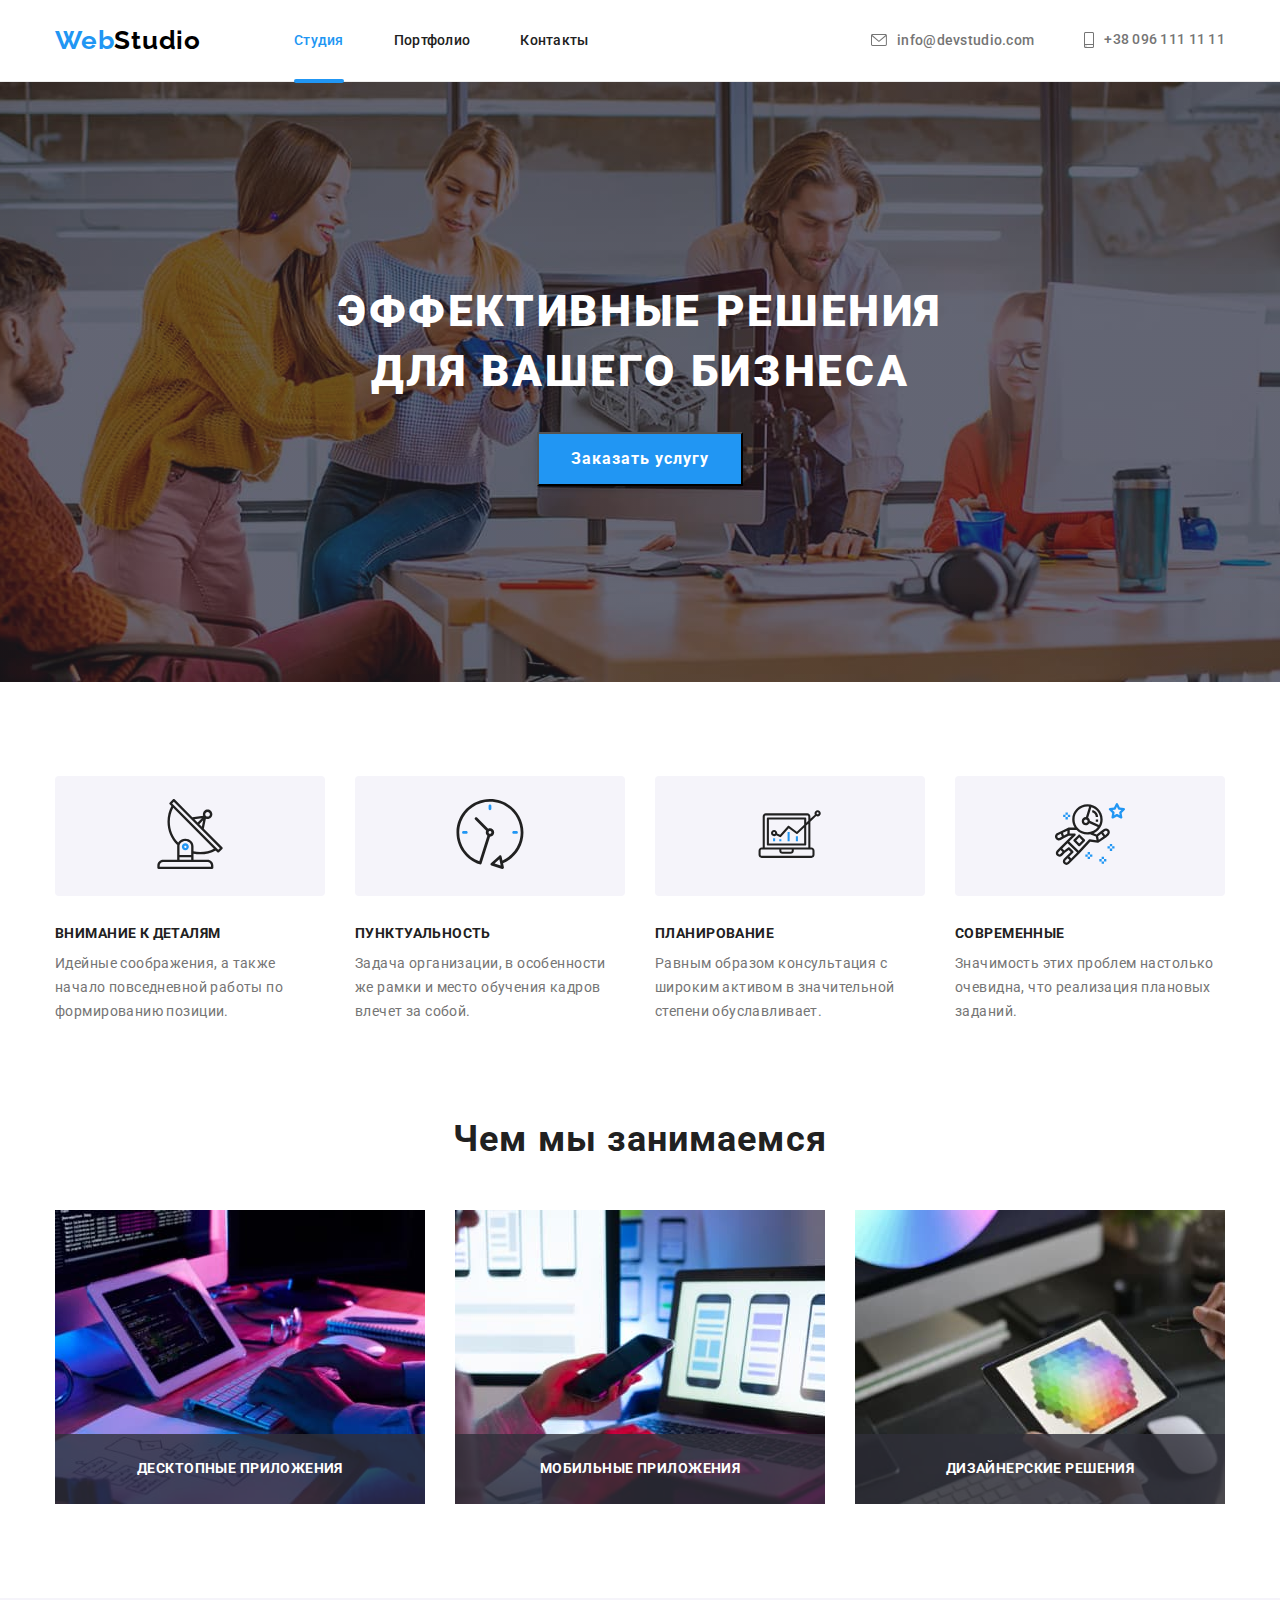
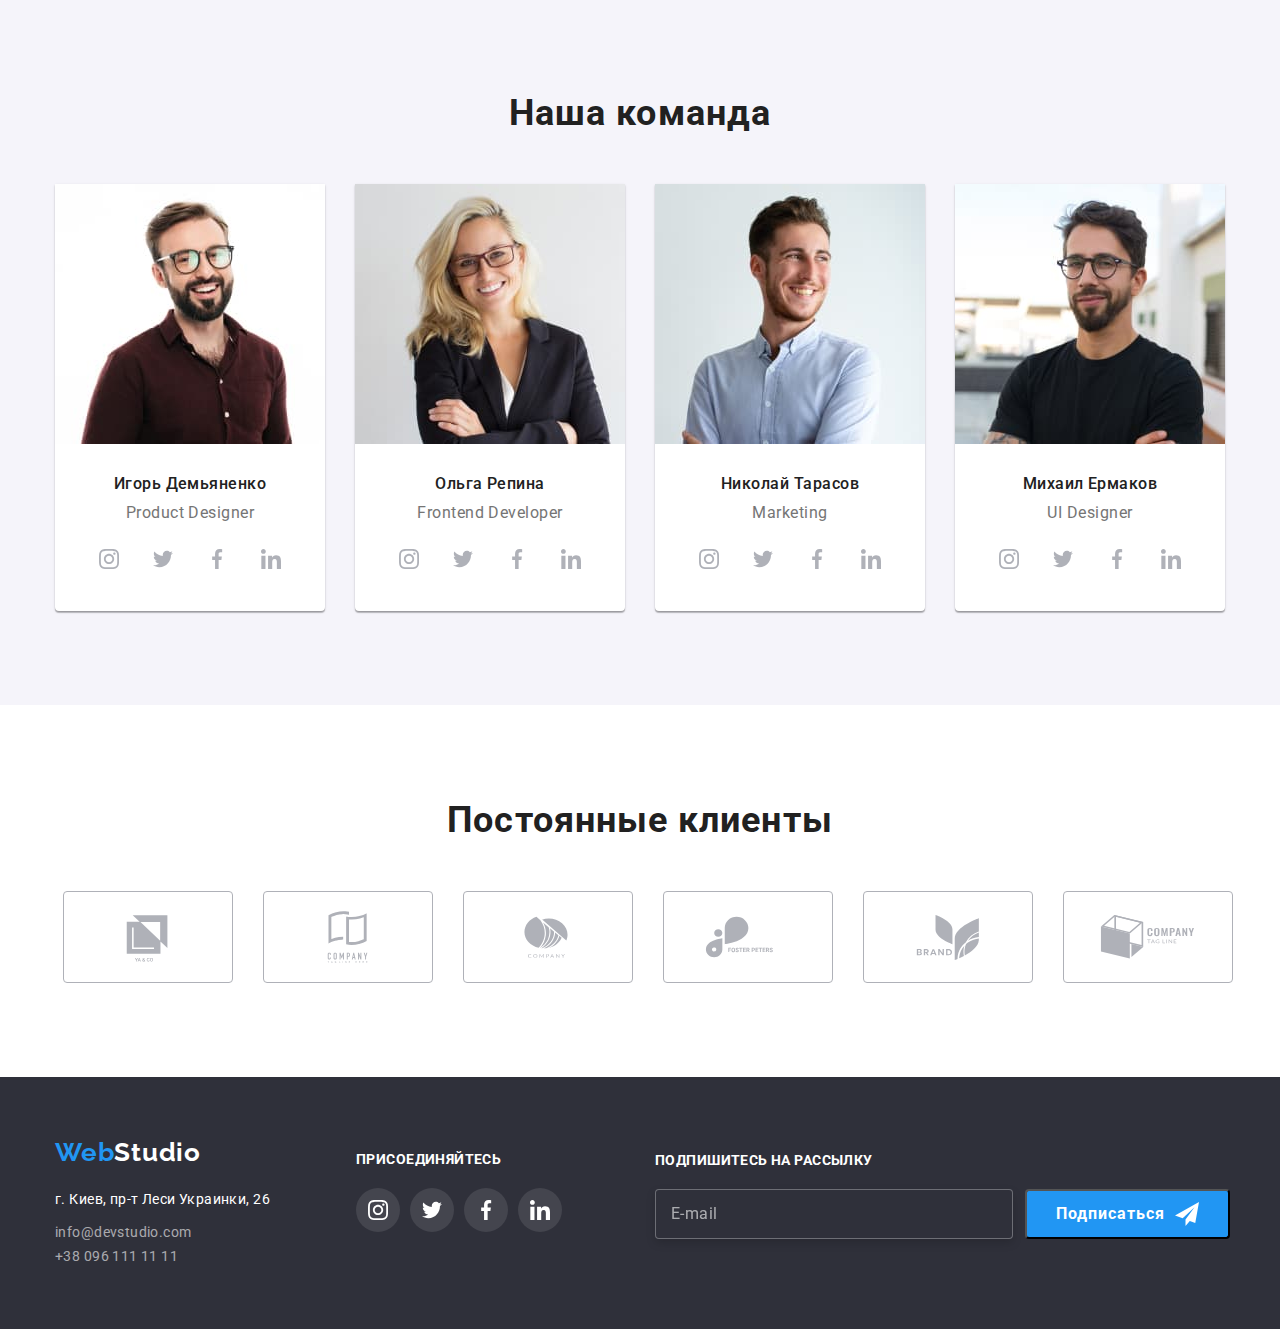
==== commit 1470b7c0: "GoIT" ====
--- a/index.html
+++ b/index.html
@@ -28,15 +28,13 @@
           </a>
         </div>
         <div class="menu-btn">
-          <span>
-            <svg width="40" height="40">
-              <use
-                class="icon-cross"
-                href="./images/symbol-defs.svg#close_menu"
-              ></use>
-              <use class="icon-menu" href="./images/symbol-defs.svg#menu"></use>
-            </svg>
-          </span>
+          <svg width="40" height="40">
+            <use
+              class="icon-cross"
+              href="./images/symbol-defs.svg#close_menu"
+            ></use>
+            <use class="icon-menu" href="./images/symbol-defs.svg#menu"></use>
+          </svg>
         </div>
         <nav class="page-header__nav menu" id="menu">
           <ul class="site-nav">
@@ -77,7 +75,11 @@
           </ul>
           <ul class="social-networks">
             <li class="social-networks__item">
-              <a href="https://www.instagram.com/" class="social-networks__link"
+              <a
+                href="https://www.instagram.com/"
+                class="social-networks__link"
+                target="_blank"
+                rel="noopener noreferer"
                 >Instagram
                 <svg class="social-networks__icon" width="22" height="0">
                   <use href="./images/symbol-defs.svg#dizer"></use>
@@ -85,7 +87,11 @@
               </a>
             </li>
             <li class="social-networks__item">
-              <a href="https://twitter.com/" class="social-networks__link"
+              <a
+                href="https://twitter.com/"
+                class="social-networks__link"
+                target="_blank"
+                rel="noopener noreferer"
                 >Twitter
                 <svg class="social-networks__icon" width="22" height="0">
                   <use href="./images/symbol-defs.svg#dizer"></use>
@@ -93,7 +99,11 @@
               </a>
             </li>
             <li class="social-networks__item">
-              <a href="https://facebook.com/" class="social-networks__link"
+              <a
+                href="https://facebook.com/"
+                class="social-networks__link"
+                target="_blank"
+                rel="noopener noreferer"
                 >Facebook
                 <svg class="social-networks__icon" width="22" height="0">
                   <use href="./images/symbol-defs.svg#dizer"></use>
@@ -101,7 +111,11 @@
               </a>
             </li>
             <li class="social-networks__item">
-              <a href="https://linkedin.com/" class="social-networks__link"
+              <a
+                href="https://linkedin.com/"
+                class="social-networks__link"
+                target="_blank"
+                rel="noopener noreferer"
                 >LinkedIn</a
               >
             </li>
@@ -331,33 +345,46 @@
             <li class="team-list__item">
               <picture>
                 <source
+                  srcset="
+                    ./images/img-270/Demayanenko-270.jpg      1x,
+                    ./images/img-540/Demayanenko-540.jpg      2x,
+                    ./images/img-1200/Demayanenko@1200-3x.jpg 3x
+                  "
                   media="(min-width: 1200px)"
-                  srcset="
-                    ./images/img-1200/Demayanenko@1200.jpg    1x,
-                    ./images/img-1200/Demayanenko@1200-2x.jpg 2x,
-                    ./images/img-1200/Demayanenko@1200-3x.jpg 3x
-                  "
-                  type="image/jpg"
-                />
-                <source
-                  media="(min-width: 768px) and (max-width: 1199px)"
+                  type="image/jpg"
+                />
+                <source
                   srcset="
                     ./images/img-768/Demayanenko@768-1x.jpg 1x,
                     ./images/img-768/Demayanenko@768-2x.jpg 2x,
                     ./images/img-768/Demayanenko@768-3x.jpg 3x
                   "
-                  type="image/jpg"
-                />
-                <source
-                  media="(min-width: 480px) and (max-width: 767px)"
+                  media="(min-width: 768px) and (max-width: 1199px)"
+                  type="image/jpg"
+                />
+                <source
                   srcset="
                     ./images/img-480/Demayanenko@1x.jpg 1x,
                     ./images/img-480/Demayanenko@2x.jpg 2x,
                     ./images/img-480/Demayanenko@3x.jpg 3x
                   "
-                  type="image/jpg"
-                />
-                <img src="./images/Demayanenko.jpg" alt="Демьяненко" />
+                  media="(min-width: 320px) and (max-width: 767px)"
+                  type="image/jpg"
+                />
+                <source
+                  srcset="
+                    ./images/img-270/Demayanenko-270.webp 1x,
+                    ./images/img-540/Demayanenko-540.webp 2x
+                  "
+                  type="image/webp"
+                />
+                <img
+                  class="team-list__item-images"
+                  width="270"
+                  height="260"
+                  src="./images/img-270/Demayanenko-270.jpg"
+                  alt="Демьяненко"
+                />
               </picture>
               <div class="team-box">
                 <h3 class="team-box__title">Игорь Демьяненко</h3>
@@ -367,6 +394,8 @@
                     <a
                       href="https://www.instagram.com/"
                       class="social-list__link"
+                      target="_blank"
+                      rel="noopener noreferer"
                     >
                       <svg class="social-list__icon" width="20" height="20">
                         <use href="./images/symbol-defs.svg#instagram"></use>
@@ -374,21 +403,36 @@
                     </a>
                   </li>
                   <li class="social-list__item">
-                    <a href="https://twitter.com/" class="social-list__link">
+                    <a
+                      href="https://twitter.com/"
+                      class="social-list__link"
+                      target="_blank"
+                      rel="noopener noreferer"
+                    >
                       <svg class="social-list__icon" width="20" height="20">
                         <use href="./images/symbol-defs.svg#twitter"></use>
                       </svg>
                     </a>
                   </li>
                   <li class="social-list__item">
-                    <a href="https://facebook.com/" class="social-list__link">
+                    <a
+                      href="https://facebook.com/"
+                      class="social-list__link"
+                      target="_blank"
+                      rel="noopener noreferer"
+                    >
                       <svg class="social-list__icon" width="20" height="20">
                         <use href="./images/symbol-defs.svg#facebook"></use>
                       </svg>
                     </a>
                   </li>
                   <li class="social-list__item">
-                    <a href="https://linkedin.com/" class="social-list__link">
+                    <a
+                      href="https://linkedin.com/"
+                      class="social-list__link"
+                      target="_blank"
+                      rel="noopener noreferer"
+                    >
                       <svg class="social-list__icon" width="20" height="20">
                         <use href="./images/symbol-defs.svg#linkedin"></use>
                       </svg>
@@ -403,8 +447,8 @@
                 <source
                   media="(min-width: 1200px)"
                   srcset="
-                    ./images/img-1200/Repina@1200.jpg    1x,
-                    ./images/img-1200/Repina@1200-2x.jpg 2x,
+                    ./images/img-270/Repina-270.jpg      1x,
+                    ./images/img-540/Repina-540.jpg      2x,
                     ./images/img-1200/Repina@1200-3x.jpg 3x
                   "
                   type="image/jpg"
@@ -419,7 +463,7 @@
                   type="image/jpg"
                 />
                 <source
-                  media="(min-width: 480px) and (max-width: 767px)"
+                  media="(min-width: 320px) and (max-width: 767px)"
                   srcset="
                     ./images/img-480/Repina@1x.jpg 1x,
                     ./images/img-480/Repina@2x.jpg 2x,
@@ -427,7 +471,20 @@
                   "
                   type="image/jpg"
                 />
-                <img src="./images/Repina.jpg" alt="Репина" />
+                <source
+                  srcset="
+                    ./images/img-270/Repina-270.webp 1x,
+                    ./images/img-540/Repina-540.webp 2x
+                  "
+                  type="image/webp"
+                />
+                <img
+                  class="team-list__item-images"
+                  width="270"
+                  height="260"
+                  src="./images/img-270/Repina-270.jpg"
+                  alt="Репина"
+                />
               </picture>
               <div class="team-box">
                 <h3 class="team-box__title">Ольга Репина</h3>
@@ -438,6 +495,8 @@
                     <a
                       href="https://www.instagram.com/"
                       class="social-list__link"
+                      target="_blank"
+                      rel="noopener noreferer"
                     >
                       <svg class="social-list__icon" width="20" height="20">
                         <use href="./images/symbol-defs.svg#instagram"></use>
@@ -445,21 +504,36 @@
                     </a>
                   </li>
                   <li class="social-list__item">
-                    <a href="https://twitter.com/" class="social-list__link">
+                    <a
+                      href="https://twitter.com/"
+                      class="social-list__link"
+                      target="_blank"
+                      rel="noopener noreferer"
+                    >
                       <svg class="social-list__icon" width="20" height="20">
                         <use href="./images/symbol-defs.svg#twitter"></use>
                       </svg>
                     </a>
                   </li>
                   <li class="social-list__item">
-                    <a href="https://facebook.com/" class="social-list__link">
+                    <a
+                      href="https://facebook.com/"
+                      class="social-list__link"
+                      target="_blank"
+                      rel="noopener noreferer"
+                    >
                       <svg class="social-list__icon" width="20" height="20">
                         <use href="./images/symbol-defs.svg#facebook"></use>
                       </svg>
                     </a>
                   </li>
                   <li class="social-list__item">
-                    <a href="https://linkedin.com/" class="social-list__link">
+                    <a
+                      href="https://linkedin.com/"
+                      class="social-list__link"
+                      target="_blank"
+                      rel="noopener noreferer"
+                    >
                       <svg class="social-list__icon" width="20" height="20">
                         <use href="./images/symbol-defs.svg#linkedin"></use>
                       </svg>
@@ -474,8 +548,8 @@
                 <source
                   media="(min-width: 1200px)"
                   srcset="
-                    ./images/img-1200/Tarasov@1200.jpg    1x,
-                    ./images/img-1200/Tarasov@1200-2x.jpg 2x,
+                    ./images/img-270/Tarasov-270.jpg      1x,
+                    ./images/img-540/Tarasov-540.jpg      2x,
                     ./images/img-1200/Tarasov@1200-3x.jpg 3x
                   "
                   type="image/jpg"
@@ -490,7 +564,7 @@
                   type="image/jpg"
                 />
                 <source
-                  media="(min-width: 480px) and (max-width: 767px)"
+                  media="(min-width: 320px) and (max-width: 767px)"
                   srcset="
                     ./images/img-480/Tarasov@1x.jpg 1x,
                     ./images/img-480/Tarasov@2x.jpg 2x,
@@ -498,7 +572,20 @@
                   "
                   type="image/jpg"
                 />
-                <img src="./images/Tarasov.jpg" alt="Тарасов" />
+                <source
+                  srcset="
+                    ./images/img-270/Tarasov-270.webp 1x,
+                    ./images/img-540/Tarasov-540.webp 2x
+                  "
+                  type="image/webp"
+                />
+                <img
+                  class="team-list__item-images"
+                  width="270"
+                  height="260"
+                  src="./images/img-270/Tarasov-270.jpg"
+                  alt="Тарасов"
+                />
               </picture>
               <div class="team-box">
                 <h3 class="team-box__title">Николай Тарасов</h3>
@@ -509,6 +596,8 @@
                     <a
                       href="https://www.instagram.com/"
                       class="social-list__link"
+                      target="_blank"
+                      rel="noopener noreferer"
                     >
                       <svg class="social-list__icon" width="20" height="20">
                         <use href="./images/symbol-defs.svg#instagram"></use>
@@ -516,21 +605,36 @@
                     </a>
                   </li>
                   <li class="social-list__item">
-                    <a href="https://twitter.com/" class="social-list__link">
+                    <a
+                      href="https://twitter.com/"
+                      class="social-list__link"
+                      target="_blank"
+                      rel="noopener noreferer"
+                    >
                       <svg class="social-list__icon" width="20" height="20">
                         <use href="./images/symbol-defs.svg#twitter"></use>
                       </svg>
                     </a>
                   </li>
                   <li class="social-list__item">
-                    <a href="https://facebook.com/" class="social-list__link">
+                    <a
+                      href="https://facebook.com/"
+                      class="social-list__link"
+                      target="_blank"
+                      rel="noopener noreferer"
+                    >
                       <svg class="social-list__icon" width="20" height="20">
                         <use href="./images/symbol-defs.svg#facebook"></use>
                       </svg>
                     </a>
                   </li>
                   <li class="social-list__item">
-                    <a href="https://linkedin.com/" class="social-list__link">
+                    <a
+                      href="https://linkedin.com/"
+                      class="social-list__link"
+                      target="_blank"
+                      rel="noopener noreferer"
+                    >
                       <svg class="social-list__icon" width="20" height="20">
                         <use href="./images/symbol-defs.svg#linkedin"></use>
                       </svg>
@@ -543,33 +647,46 @@
             <li class="team-list__item">
               <picture>
                 <source
+                  srcset="
+                    ./images/img-270/Ermakov-270.jpg      1x,
+                    ./images/img-540/Ermakov-540.jpg      2x,
+                    ./images/img-1200/Ermakov@1200-3x.jpg 3x
+                  "
                   media="(min-width: 1200px)"
-                  srcset="
-                    ./images/img-1200/Ermakov@1200.jpg    1x,
-                    ./images/img-1200/Ermakov@1200-2x.jpg 2x,
-                    ./images/img-1200/Ermakov@1200-3x.jpg 3x
-                  "
-                  type="image/jpg"
-                />
-                <source
-                  media="(min-width: 768px) and (max-width: 1199px)"
+                  type="image/jpg"
+                />
+                <source
                   srcset="
                     ./images/img-768/Ermakov@768-1x.jpg 1x,
                     ./images/img-768/Ermakov@768-2x.jpg 2x,
                     ./images/img-768/Ermakov@768-3x.jpg 3x
                   "
-                  type="image/jpg"
-                />
-                <source
-                  media="(min-width: 480px) and (max-width: 767px)"
+                  media="(min-width: 768px) and (max-width: 1199px)"
+                  type="image/jpg"
+                />
+                <source
                   srcset="
                     ./images/img-480/Ermakov@1x.jpg 1x,
                     ./images/img-480/Ermakov@2x.jpg 2x,
                     ./images/img-480/Ermakov@3x.jpg 3x
                   "
-                  type="image/jpg"
-                />
-                <img src="./images/Ermakov.jpg" alt="Ермаков" />
+                  media="(min-width: 320px) and (max-width: 767px)"
+                  type="image/jpg"
+                />
+                <source
+                  srcset="
+                    ./images/img-270/Ermakov-270.webp 1x,
+                    ./images/img-540/Ermakov-540.webp 2x
+                  "
+                  type="image/webp"
+                />
+                <img
+                  class="team-list__item-images"
+                  width="270"
+                  height="260"
+                  src="./images/img-270/Ermakov-270.jpg"
+                  alt="Ермаков"
+                />
               </picture>
               <div class="team-box">
                 <h3 class="team-box__title">Михаил Ермаков</h3>
@@ -580,6 +697,8 @@
                     <a
                       href="https://www.instagram.com/"
                       class="social-list__link"
+                      target="_blank"
+                      rel="noopener noreferer"
                     >
                       <svg class="social-list__icon" width="20" height="20">
                         <use href="./images/symbol-defs.svg#instagram"></use>
@@ -587,21 +706,36 @@
                     </a>
                   </li>
                   <li class="social-list__item">
-                    <a href="https://twitter.com/" class="social-list__link">
+                    <a
+                      href="https://twitter.com/"
+                      class="social-list__link"
+                      target="_blank"
+                      rel="noopener noreferer"
+                    >
                       <svg class="social-list__icon" width="20" height="20">
                         <use href="./images/symbol-defs.svg#twitter"></use>
                       </svg>
                     </a>
                   </li>
                   <li class="social-list__item">
-                    <a href="https://facebook.com/" class="social-list__link">
+                    <a
+                      href="https://facebook.com/"
+                      class="social-list__link"
+                      target="_blank"
+                      rel="noopener noreferer"
+                    >
                       <svg class="social-list__icon" width="20" height="20">
                         <use href="./images/symbol-defs.svg#facebook"></use>
                       </svg>
                     </a>
                   </li>
                   <li class="social-list__item">
-                    <a href="https://linkedin.com/" class="social-list__link">
+                    <a
+                      href="https://linkedin.com/"
+                      class="social-list__link"
+                      target="_blank"
+                      rel="noopener noreferer"
+                    >
                       <svg class="social-list__icon" width="20" height="20">
                         <use href="./images/symbol-defs.svg#linkedin"></use>
                       </svg>
@@ -675,8 +809,14 @@
           </div>
           <address class="address">
             <ul class="address-list">
-              <li class="address-list__item accurate">
-                г. Киев, пр-т Леси Украинки, 26
+              <li class="address-list__item">
+                <a
+                  href="https://goo.gl/maps/mBAU42XWuLWp58m89"
+                  class="accurate"
+                  target="_blank"
+                  rel="noopener noreferer"
+                  >г. Киев, пр-т Леси Украинки, 26</a
+                >
               </li>
               <li class="address-list__item">
                 <a href="mailto:info@devstudio.com" class="address-list__link"
@@ -695,28 +835,48 @@
           <h3 class="network-title">присоединяйтесь</h3>
           <ul class="network-list">
             <li class="network-list__item">
-              <a href="https://www.instagram.com/" class="network-list__link">
+              <a
+                href="https://www.instagram.com/"
+                class="network-list__link"
+                target="_blank"
+                rel="noopener noreferer"
+              >
                 <svg class="network-list__icon" width="20" height="20">
                   <use href="./images/symbol-defs.svg#instagram"></use>
                 </svg>
               </a>
             </li>
             <li class="network-list__item">
-              <a href="https://twitter.com/" class="network-list__link">
+              <a
+                href="https://twitter.com/"
+                class="network-list__link"
+                target="_blank"
+                rel="noopener noreferer"
+              >
                 <svg class="network-list__icon" width="20" height="20">
                   <use href="./images/symbol-defs.svg#twitter"></use>
                 </svg>
               </a>
             </li>
             <li class="network-list__item">
-              <a href="https://facebook.com/" class="network-list__link">
+              <a
+                href="https://facebook.com/"
+                class="network-list__link"
+                target="_blank"
+                rel="noopener noreferer"
+              >
                 <svg class="network-list__icon" width="20" height="20">
                   <use href="./images/symbol-defs.svg#facebook"></use>
                 </svg>
               </a>
             </li>
             <li class="network-list__item">
-              <a href="https://linkedin.com/" class="network-list__link">
+              <a
+                href="https://linkedin.com/"
+                class="network-list__link"
+                target="_blank"
+                rel="noopener noreferer"
+              >
                 <svg class="network-list__icon" width="20" height="20">
                   <use href="./images/symbol-defs.svg#linkedin"></use>
                 </svg>
--- a/css/main.min.css
+++ b/css/main.min.css
@@ -1 +1 @@
-html{-webkit-box-sizing:border-box;box-sizing:border-box}*,::before,::after{-webkit-box-sizing:inherit;box-sizing:inherit}a{text-decoration:none}a:hover{text-decoration:none}textarea{resize:none}ul,li{margin:0;padding:0;list-style-type:none}img{display:block}body{margin:0;font-family:"Roboto",sans-serif;font-size:14px;background-color:#fff;color:#757575}body.modal-open{overflow:hidden}.page-container{padding:0px 15px;margin:0px auto}@media screen and (min-width: 480px){.page-container{width:480px}}@media screen and (min-width: 768px){.page-container{width:768px}}@media screen and (min-width: 1200px){.page-container{width:1200px}}.portfolio-section{padding:60px 0px}@media screen and (min-width: 1200px){.portfolio-section{padding:94px 0px}}.logo{padding:15px 0px;font-family:Raleway;font-weight:700;font-size:24px;line-height:1.16;letter-spacing:.03em;margin-right:auto}@media screen and (min-width: 1200px){.logo{font-size:26px;line-height:1.19}}.page-header__logo{color:#2196f3}.page-header__logo:hover,.page-header__logo:focus{color:#2196f3}.page-header__logo-second{color:#000}.footer-logo{margin-bottom:20px;font-family:Raleway;font-weight:700;font-size:24px;line-height:1.16;letter-spacing:.03em}@media screen and (max-width: 767px){.footer-logo{text-align:center}}@media screen and (min-width: 1200px){.footer-logo{font-size:26px;line-height:1.19;margin-left:0px}}.footer-logo__one{text-decoration:none;color:#2196f3}.footer-logo__one:hover,.footer-logo__one:focus{color:#2196f3}.footer-logo__two{color:#fff}.menu-btn{display:-webkit-box;display:-ms-flexbox;display:flex;margin-left:auto;padding:10px 0px;z-index:10;overflow:hidden;background-color:transparent}.menu-btn.active{position:fixed;z-index:7;right:calc((100% - 450px) / 2)}@media screen and (min-width: 768px){.menu-btn{display:none}}.menu-btn svg:hover,.menu-btn svg:focus{fill:#2196f3}.menu-btn .icon-cross{display:none}.menu-btn.active .icon-cross{display:block}.menu-btn.active .icon-menu{display:none}@media screen and (max-width: 767px){.menu{position:fixed;top:0;left:0;width:100%;height:100%;background-color:#fff;-webkit-transform:translateX(-100%);transform:translateX(-100%);-webkit-transition:-webkit-transform cubic-bezier(0.4, 0, 0.2, 1);transition:-webkit-transform cubic-bezier(0.4, 0, 0.2, 1);transition:transform cubic-bezier(0.4, 0, 0.2, 1);transition:transform cubic-bezier(0.4, 0, 0.2, 1), -webkit-transform cubic-bezier(0.4, 0, 0.2, 1)}.menu.active{position:fixed;display:-webkit-box;display:-ms-flexbox;display:flex;-webkit-box-orient:vertical;-webkit-box-direction:normal;-ms-flex-direction:column;flex-direction:column;-webkit-box-pack:justify;-ms-flex-pack:justify;justify-content:space-between;z-index:5;width:100%;height:100%;overflow-y:hidden;-webkit-transform:translateX(0);transform:translateX(0)}}@media screen and (min-width: 768px){.menu{display:-webkit-box;display:-ms-flexbox;display:flex;-webkit-box-pack:justify;-ms-flex-pack:justify;justify-content:space-between;-webkit-box-flex:1;-ms-flex-positive:1;flex-grow:1}}.backdrop{position:fixed;overflow:auto;top:0;left:0;width:100%;height:100%;overflow-y:scroll;z-index:100;background:rgba(0,0,0,.2);opacity:1;-webkit-transition:opacity 250ms cubic-bezier(0.4, 0, 0.2, 1);transition:opacity 250ms cubic-bezier(0.4, 0, 0.2, 1)}.backdrop.is-hidden{opacity:0;pointer-events:none;visibility:hidden}.backdrop.is-hidden .modal{-webkit-transform:translate(-50%, -50%) scale(1.1);transform:translate(-50%, -50%) scale(1.1)}.modal{position:absolute;display:block;top:50%;left:50%;width:450px;height:609px;border-radius:4px;-webkit-transform:translate(-50%, -50%) scale(1);transform:translate(-50%, -50%) scale(1);-webkit-transition:-webkit-transform 250ms cubic-bezier(0.4, 0, 0.2, 1);transition:-webkit-transform 250ms cubic-bezier(0.4, 0, 0.2, 1);transition:transform 250ms cubic-bezier(0.4, 0, 0.2, 1);transition:transform 250ms cubic-bezier(0.4, 0, 0.2, 1), -webkit-transform 250ms cubic-bezier(0.4, 0, 0.2, 1);background:#fff;-webkit-box-shadow:0px 1px 3px rgba(0,0,0,.12),0px 1px 1px rgba(0,0,0,.14),0px 2px 1px rgba(0,0,0,.2);box-shadow:0px 1px 3px rgba(0,0,0,.12),0px 1px 1px rgba(0,0,0,.14),0px 2px 1px rgba(0,0,0,.2)}@media screen and (min-width: 768px)and (max-height: 580px){.modal{top:75%}}@media screen and (min-width: 1200px){.modal{width:528px;height:581px}}.close-modal{position:absolute;display:-webkit-box;display:-ms-flexbox;display:flex;-webkit-box-pack:center;-ms-flex-pack:center;justify-content:center;-webkit-box-align:center;-ms-flex-align:center;align-items:center;cursor:pointer;width:30px;height:30px;top:8px;right:8px;background:#fff;border:1px solid rgba(0,0,0,.1);border-radius:50%}.close{position:absolute;display:-webkit-box;display:-ms-flexbox;display:flex;-webkit-box-pack:center;-ms-flex-pack:center;justify-content:center;-webkit-box-align:center;-ms-flex-align:center;align-items:center;top:50%;-webkit-transform:translateY(-50%);transform:translateY(-50%);fill:#000;-webkit-transition:fill 250ms cubic-bezier(0.4, 0, 0.2, 1);transition:fill 250ms cubic-bezier(0.4, 0, 0.2, 1)}.close-modal:hover>.close{fill:#2196f3}.close-modal:focus-within>.close{fill:#2196f3}.form{position:relative;padding-top:25px;padding-left:40px;padding-right:40px;min-width:528px;max-height:581px}@media screen and (max-width: 1199px){.form{padding-left:40px;padding-right:40px;max-height:342px;min-width:370px}}.modal-title{margin:0;display:block;padding-top:40px;font-weight:700;font-size:20px;line-height:1.15;text-align:center;letter-spacing:.03em;color:#212121}@media screen and (max-width: 1199px){.modal-title{padding:40px 40px 0 40px}}.form-field{position:relative;display:block;margin-bottom:25px}.form-field__label{position:absolute;top:0;-webkit-transform:translateY(-100%);transform:translateY(-100%);margin-bottom:5px;font-weight:400;font-size:12px;line-height:1.67;letter-spacing:.01em;color:#757575}cursor{width:16px;height:0px;border:1px solid #000;-webkit-transform:rotate(90deg);transform:rotate(90deg);cursor:url(../images/cursor.jpg)}.form-field__input{display:block;width:100%;margin:0;padding:11px 12px;padding-left:42px;border:1px solid rgba(33,33,33,.2);border-radius:4px;-webkit-transition:border-color 250ms cubic-bezier(0.4, 0, 0.2, 1),outline 250ms cubic-bezier(0.4, 0, 0.2, 1);transition:border-color 250ms cubic-bezier(0.4, 0, 0.2, 1),outline 250ms cubic-bezier(0.4, 0, 0.2, 1)}.form-field:focus-within>.form-field__input{border-color:#2196f3;outline:#2196f3}.policy-label__agreement{font-weight:400;font-size:14px;line-height:1.71;letter-spacing:.03em;-webkit-text-decoration-line:underline;text-decoration-line:underline;color:#2196f3}@media screen and (max-width: 1199px){.policy-label__agreement{font-size:12px;line-height:1.16}}.policy-label__text{display:block;margin-left:25px;font-weight:400;font-size:14px;line-height:1.71;letter-spacing:.03em;color:#757575}@media screen and (max-width: 1199px){.policy-label__text{font-size:12px;line-height:1.16}}.policy-label{position:relative;display:block;text-align:center;margin-bottom:30px}@media screen and (max-width: 1199px){.policy-label{margin-bottom:30px;text-align:center}}.policy-label input[type=checkbox]{margin:0;width:16px;height:15px}.policy-label__checkbox{position:absolute;width:1px;height:1px;margin:-1px;border:0;padding:0;clip:rect(0 0 0 0);overflow:hidden}.policy-label__icon{position:absolute;display:-webkit-box;display:-ms-flexbox;display:flex;-webkit-box-pack:center;-ms-flex-pack:center;justify-content:center;-webkit-box-align:center;-ms-flex-align:center;align-items:center;width:18px;height:18px;margin-left:12px;border:1px solid #212121;border-radius:4px;-webkit-transition:-webkit-transform 250ms cubic-bezier(0.4, 0, 0.2, 1);transition:-webkit-transform 250ms cubic-bezier(0.4, 0, 0.2, 1);transition:transform 250ms cubic-bezier(0.4, 0, 0.2, 1);transition:transform 250ms cubic-bezier(0.4, 0, 0.2, 1), -webkit-transform 250ms cubic-bezier(0.4, 0, 0.2, 1)}.policy-label__checkbox:checked+.policy-label__icon{-webkit-transform:scale(1.2);transform:scale(1.2);border-color:transparent;background-image:url(../images/symbol-defs.svg#icon-check);background-size:contain;background-origin:border-box;background-color:#2196f3}@media screen and (max-width: 1199px){.policy-label__icon{margin-left:0;margin-top:-3px}}.icon-check{position:absolute;display:block;text-align:center}.form-field__comment{min-width:448px;max-height:120px;padding:12px 16px;border:1px solid rgba(33,33,33,.2);border-radius:4px;-webkit-transition:border-color 250ms cubic-bezier(0.4, 0, 0.2, 1);transition:border-color 250ms cubic-bezier(0.4, 0, 0.2, 1)}.form-field:focus-within>.form-field__comment{border-color:#2196f3;outline:#2196f3}@media screen and (max-width: 1199px){.form-field__comment{min-width:370px;max-height:120px;margin-bottom:-5px}}.form-field__input::-webkit-input-placeholder{font-size:12px;line-height:1.17;letter-spacing:.01em;color:rgba(117,117,117,.5)}.form-field__input::-moz-placeholder{font-size:12px;line-height:1.17;letter-spacing:.01em;color:rgba(117,117,117,.5)}.form-field__input:-ms-input-placeholder{font-size:12px;line-height:1.17;letter-spacing:.01em;color:rgba(117,117,117,.5)}.form-field__input::-ms-input-placeholder{font-size:12px;line-height:1.17;letter-spacing:.01em;color:rgba(117,117,117,.5)}.form-field__input::placeholder{font-size:12px;line-height:1.17;letter-spacing:.01em;color:rgba(117,117,117,.5)}.form-field__icon{position:absolute;display:inline-block;width:18px;height:18px;top:50%;-webkit-transform:translateY(-50%);transform:translateY(-50%);left:12px;border:1px solid #fff;-webkit-transition:fill 250ms cubic-bezier(0.4, 0, 0.2, 1),-webkit-filter 250ms cubic-bezier(0.4, 0, 0.2, 1);transition:fill 250ms cubic-bezier(0.4, 0, 0.2, 1),-webkit-filter 250ms cubic-bezier(0.4, 0, 0.2, 1);transition:fill 250ms cubic-bezier(0.4, 0, 0.2, 1),filter 250ms cubic-bezier(0.4, 0, 0.2, 1);transition:fill 250ms cubic-bezier(0.4, 0, 0.2, 1),filter 250ms cubic-bezier(0.4, 0, 0.2, 1),-webkit-filter 250ms cubic-bezier(0.4, 0, 0.2, 1)}.form-field__input:focus~.form-field__icon{fill:#2196f3;-webkit-filter:drop-shadow(0px 4px 4px rgba(0, 0, 0, 0.25));filter:drop-shadow(0px 4px 4px rgba(0, 0, 0, 0.25))}.form-button__forward{margin:0;top:0;left:0;margin-left:auto;margin-right:auto;padding-bottom:40px;min-width:200px;max-height:50px;padding:10px 56px;font-weight:700;font-size:16px;line-height:1.87;font-family:inherit;display:-webkit-box;display:-ms-flexbox;display:flex;-webkit-box-align:center;-ms-flex-align:center;align-items:center;text-align:center;letter-spacing:.06em;-webkit-box-shadow:0px 4px 4px rgba(0,0,0,.15);box-shadow:0px 4px 4px rgba(0,0,0,.15);background-color:#2196f3;color:#fff;-webkit-transition:-webkit-filter 250ms cubic-bezier(0.4, 0, 0.2, 1);transition:-webkit-filter 250ms cubic-bezier(0.4, 0, 0.2, 1);transition:filter 250ms cubic-bezier(0.4, 0, 0.2, 1);transition:filter 250ms cubic-bezier(0.4, 0, 0.2, 1), -webkit-filter 250ms cubic-bezier(0.4, 0, 0.2, 1)}.form-button__forward:hover,.form-button__forward:focus{-webkit-filter:drop-shadow(0px 4px 4px rgba(0, 0, 0, 0.25));filter:drop-shadow(0px 4px 4px rgba(0, 0, 0, 0.25))}.page-header{position:relative;display:-webkit-box;display:-ms-flexbox;display:flex;-webkit-box-pack:end;-ms-flex-pack:end;justify-content:flex-end;-webkit-box-align:start;-ms-flex-align:start;align-items:start;padding:0;margin:0;background:#fff;border-bottom:1px solid #ececec}@media screen and (max-width: 767px){.page-header{-webkit-box-pack:justify;-ms-flex-pack:justify;justify-content:space-between}}.page-header__nav-main{display:-webkit-box;display:-ms-flexbox;display:flex;-webkit-box-align:center;-ms-flex-align:center;align-items:center}@media screen and (min-width: 1200px){.page-header__nav-main{-webkit-box-pack:center;-ms-flex-pack:center;justify-content:center}}@media screen and (max-width: 767px){.site-nav{position:absolute;display:-webkit-box;display:-ms-flexbox;display:flex;-webkit-box-orient:vertical;-webkit-box-direction:normal;-ms-flex-direction:column;flex-direction:column;top:0;left:0;padding:58px 0px 0px 40px}}@media screen and (min-width: 768px){.site-nav{display:-webkit-box;display:-ms-flexbox;display:flex;margin-left:38px}}@media screen and (min-width: 1200px){.site-nav{display:-webkit-box;display:-ms-flexbox;display:flex;margin-left:43px}}@media screen and (max-width: 767px){.site-nav__item{margin-bottom:52px}.site-nav__item:last-child{margin-bottom:0}}@media screen and (min-width: 768px){.site-nav__item{padding-top:32px;padding-bottom:32px;margin-left:50px}.site-nav__item:last-child{margin-right:0}}.site-nav__link{position:relative;font-weight:500;line-height:1.18px;font-size:40px;text-align:center;letter-spacing:.02em;-webkit-transition:color 250ms cubic-bezier(0.4, 0, 0.2, 1);transition:color 250ms cubic-bezier(0.4, 0, 0.2, 1);color:#212121}.site-nav__link:hover,.site-nav__link:focus{color:#2196f3}@media screen and (max-width: 767px){.site-nav__link:not(:last-child){margin-bottom:32px}}@media screen and (min-width: 768px){.site-nav__link{font-size:14px;line-height:1.14}}.current{color:#2196f3}.current::after{content:"";display:block;position:absolute;top:47px;bottom:auto;width:100%;height:4px;border-radius:4px;background-color:#2196f3}@media only screen and (max-width: 767px){.current::after{display:none}}@media screen and (max-width: 767px){.site-contacts{position:fixed;display:-webkit-box;display:-ms-flexbox;display:flex;-webkit-box-orient:vertical;-webkit-box-direction:normal;-ms-flex-direction:column;flex-direction:column;flex-direction:column-reverse;top:75%;left:0;-webkit-transform:translateY(-75%);transform:translateY(-75%);padding:0px 0px 64px 40px}}@media screen and (min-width: 768px)and (max-width: 1199px){.site-contacts{margin-left:auto;padding-top:21px}}@media screen and (min-width: 1200px){.site-contacts{display:-webkit-box;display:-ms-flexbox;display:flex;-webkit-box-pack:center;-ms-flex-pack:center;justify-content:center;-webkit-box-align:center;-ms-flex-align:center;align-items:center;margin:0;margin-left:auto}}@media screen and (max-width: 767px){.site-contacts__item{margin-bottom:32px}.site-contacts__item:first-child{margin-bottom:0}}@media(min-width: 768px)and (max-width: 1199px){.site-contacts__item{margin-bottom:10px}.site-contacts__item:last-child{margin-bottom:0}}@media screen and (min-width: 1200px){.site-contacts__item{margin-left:50px}.site-contacts__item:last-child{margin-right:0}}.site-contacts__link{display:-webkit-box;display:-ms-flexbox;display:flex;-webkit-box-align:center;-ms-flex-align:center;align-items:center;font-weight:500;font-size:34px;line-height:1.18;letter-spacing:.02em;-webkit-transition:color 250ms cubic-bezier(0.4, 0, 0.2, 1);transition:color 250ms cubic-bezier(0.4, 0, 0.2, 1);color:#757575}.site-contacts__link:hover,.site-contacts__link:focus{color:#2196f3}@media screen and (min-width: 768px){.site-contacts__link{font-size:12px;line-height:1.16}}@media screen and (min-width: 1200px){.site-contacts__link{font-size:14px;line-height:1.14}}@media screen and (max-width: 767px){.mailto{font-style:normal;font-weight:500;font-size:24px;line-height:1.17;letter-spacing:.02em;color:#757575}}.site-contacts__icon{opacity:0}@media screen and (min-width: 768px){.site-contacts__icon{opacity:1;margin-right:8px;-webkit-transition:fill 250ms cubic-bezier(0.4, 0, 0.2, 1);transition:fill 250ms cubic-bezier(0.4, 0, 0.2, 1);fill:#757575}.site-contacts__link:hover .site-contacts__icon,.site-contacts__link:focus .site-contacts__icon{fill:#2196f3}}@media screen and (min-width: 1200px){.site-contacts__icon{margin-right:10px}}.social-networks{display:none}@media screen and (max-width: 767px){.social-networks{position:fixed;display:-webkit-box;display:-ms-flexbox;display:flex;-ms-flex-wrap:wrap;flex-wrap:wrap;top:90%;left:0;-webkit-transform:translateY(-90%);transform:translateY(-90%);padding:0 0 48px 40px;font-style:normal;font-weight:500;font-size:18px;line-height:1.22;letter-spacing:.02em;color:#2196f3}.social-networks__item{position:relative;margin-left:10px}.social-networks__item:not(:last-child){margin-right:10px}.social-networks__icon{position:absolute;top:50%;left:100%;border:1px solid rgba(33,33,33,.2);-webkit-transform:rotate(90deg);transform:rotate(90deg)}}.hero{padding-top:118px;padding-bottom:118px;margin:0 auto;text-align:center;background:#2f303a}@media screen and (min-width: 1200px){.hero{padding-top:200px;padding-bottom:200px}}.hero-title{margin-top:0px;margin-bottom:30px;font-weight:900;font-size:26px;line-height:1.62;text-align:center;letter-spacing:.06em;text-transform:uppercase;color:#fff}@media screen and (min-width: 1200px){.hero-title{font-size:44px;line-height:1.36}}.button{display:inline-block;padding:10px 32px;min-width:200px;font-family:inherit;font-weight:700;font-size:16px;line-height:1.87;-webkit-box-align:center;-ms-flex-align:center;align-items:center;letter-spacing:.06em;cursor:pointer;border-radius:4px solid;-webkit-box-shadow:0px 4px 4px rgba(0,0,0,.15);box-shadow:0px 4px 4px rgba(0,0,0,.15);-webkit-transition:-webkit-filter 250ms cubic-bezier(0.4, 0, 0.2, 1);transition:-webkit-filter 250ms cubic-bezier(0.4, 0, 0.2, 1);transition:filter 250ms cubic-bezier(0.4, 0, 0.2, 1);transition:filter 250ms cubic-bezier(0.4, 0, 0.2, 1), -webkit-filter 250ms cubic-bezier(0.4, 0, 0.2, 1);color:#fff;background-color:#2196f3}.button:hover,.button:focus{-webkit-filter:drop-shadow(0px 4px 4px rgba(0, 0, 0, 0.25));filter:drop-shadow(0px 4px 4px rgba(0, 0, 0, 0.25))}.overlay{margin-left:auto;margin-right:auto;max-width:1600px;background-image:-webkit-gradient(linear, left top, right top, from(rgba(47, 48, 58, 0.5)), to(rgba(47, 48, 58, 0.3))),url(../images/img-480/img-overlay@1x.jpg);background-image:linear-gradient(to right, rgba(47, 48, 58, 0.5), rgba(47, 48, 58, 0.3)),url(../images/img-480/img-overlay@1x.jpg);background-repeat:no-repeat;background-position:center;background-size:cover}@media screen and (min-device-pixel-ratio: 2),screen and (-webkit-min-device-pixel-ratio: 2),screen and (min-resolution: 192dpi),screen and (min-resolution: 2dppx){.overlay{background-image:-webkit-gradient(linear, left top, right top, from(rgba(47, 48, 58, 0.5)), to(rgba(47, 48, 58, 0.3))),url(../images/img-768/img-overlay@2x.jpg);background-image:linear-gradient(to right, rgba(47, 48, 58, 0.5), rgba(47, 48, 58, 0.3)),url(../images/img-768/img-overlay@2x.jpg)}}@media screen and (min-device-pixel-ratio: 3),screen and (-webkit-min-device-pixel-ratio: 3),screen and (min-resolution: 288dpi),screen and (min-resolution: 3dppx){.overlay{background-image:-webkit-gradient(linear, left top, right top, from(rgba(47, 48, 58, 0.5)), to(rgba(47, 48, 58, 0.3))),url(../images/img-1200/img-overlay@3x.jpg);background-image:linear-gradient(to right, rgba(47, 48, 58, 0.5), rgba(47, 48, 58, 0.3)),url(../images/img-1200/img-overlay@3x.jpg)}}@media screen and (min-width: 768px),screen and (min-device-pixel-ratio: 2),screen and (-webkit-min-device-pixel-ratio: 2),screen and (min-resolution: 192dpi),screen and (min-resolution: 2dppx){.overlay{background-image:-webkit-gradient(linear, left top, right top, from(rgba(47, 48, 58, 0.5)), to(rgba(47, 48, 58, 0.3))),url(../images/img-768/img-overlay@768-2x.jpg);background-image:linear-gradient(to right, rgba(47, 48, 58, 0.5), rgba(47, 48, 58, 0.3)),url(../images/img-768/img-overlay@768-2x.jpg)}}@media screen and (min-width: 1200px),screen and (min-device-pixel-ratio: 3),screen and (-webkit-min-device-pixel-ratio: 3),screen and (min-resolution: 288dpi),screen and (min-resolution: 3dppx){.overlay{background-image:-webkit-gradient(linear, left top, right top, from(rgba(47, 48, 58, 0.5)), to(rgba(47, 48, 58, 0.3))),url(../images/img-1200/img-overlay@1200-3x.jpg);background-image:linear-gradient(to right, rgba(47, 48, 58, 0.5), rgba(47, 48, 58, 0.3)),url(../images/img-1200/img-overlay@1200-3x.jpg)}}.peculiarities{padding-top:60px;padding-bottom:60px;background:#fff}@media screen and (min-width: 1200px){.peculiarities{padding-top:94px;padding-bottom:94px}}.peculiarities-list{display:-webkit-box;display:-ms-flexbox;display:flex;-ms-flex-wrap:wrap;flex-wrap:wrap;-webkit-box-pack:center;-ms-flex-pack:center;justify-content:center}.peculiarities-list__item{max-width:450px;width:100%}@media screen and (max-width: 767px){.peculiarities-list__item:not(:last-child){margin-bottom:30px}}@media screen and (min-width: 768px){.peculiarities-list__item{width:calc((100% - 60px) / 2);margin-right:30px;margin-bottom:30px}.peculiarities-list__item:nth-child(2n){margin-right:0}.peculiarities-list__item:nth-last-child(-n+2){margin-bottom:0}}@media screen and (min-width: 1200px){.peculiarities-list__item{margin:0;width:270px;margin-left:30px}}.peculiarities-list__item:first-child{margin-left:0}.peculiarities-list__title{margin:0;padding:0;margin-bottom:10px;font-weight:700;font-size:14px;line-height:1.14;letter-spacing:.03em;text-transform:uppercase;color:#212121}@media screen and (max-width: 767px){.peculiarities-list__title{text-align:center;margin-bottom:10px}}.peculiarities-list__text{margin:0;padding:0;font-weight:400;font-size:14px;line-height:1.71;letter-spacing:.03em;color:#757575}.icon-box{display:-webkit-box;display:-ms-flexbox;display:flex;-webkit-box-pack:center;-ms-flex-pack:center;justify-content:center;-webkit-box-align:center;-ms-flex-align:center;align-items:center;max-width:450px;width:100%;height:120px;margin-bottom:30px;background:#f5f4fa;border-radius:4px}@media screen and (min-width: 1200px){.icon-box{width:270px}.icon-box+.icon-box{margin-left:30px}}.we-doing{padding-bottom:94px;background:var(--primary-white-color)}@media only screen and (max-width: 1199px){.we-doing{display:none}}.we-doing-list{display:-webkit-box;display:-ms-flexbox;display:flex;-ms-flex-wrap:wrap;flex-wrap:wrap}.we-doing-list__item{margin-right:30px}.we-doing-list__item:last-child{margin-right:0}.section-title{margin:0 auto;margin-bottom:30px;font-weight:700;font-size:28px;text-align:center;letter-spacing:.03em;line-height:1.17;color:#212121}@media screen and (min-width: 1200px){.section-title{margin-bottom:50px}}@media screen and (min-width: 1200px){.section-title{font-size:36px}}.img-doing{position:relative}.strip{position:absolute;display:-webkit-box;display:-ms-flexbox;display:flex;-webkit-box-align:center;-ms-flex-align:center;align-items:center;-webkit-box-pack:center;-ms-flex-pack:center;justify-content:center;width:370px;height:70px;bottom:0;background:rgba(47,48,58,.8)}.strip-text{margin:0;font-weight:700;font-size:14px;line-height:1.14px;text-align:center;letter-spacing:.03em;text-transform:uppercase;color:#fff}.team{padding:60px 0px;margin:0px auto;background:#f5f4fa}@media screen and (min-width: 1200px){.team{padding:94px 0px}}.team-list img{-o-object-fit:contain;object-fit:contain;width:450px;height:460px}@media screen and (min-width: 768px){.team-list{display:-webkit-box;display:-ms-flexbox;display:flex;-ms-flex-wrap:wrap;flex-wrap:wrap;margin:-15px}.team-list img{-o-object-fit:cover;object-fit:cover;width:354px;height:374px}}@media screen and (min-width: 1200px){.team-list{display:-webkit-box;display:-ms-flexbox;display:flex;-ms-flex-wrap:wrap;flex-wrap:wrap}.team-list img{-o-object-fit:cover;object-fit:cover;width:270px;height:260px}}.team-list__item{background:#fff;-webkit-box-shadow:0px 1px 3px rgba(0,0,0,.12),0px 1px 1px rgba(0,0,0,.14),0px 2px 1px rgba(0,0,0,.2);box-shadow:0px 1px 3px rgba(0,0,0,.12),0px 1px 1px rgba(0,0,0,.14),0px 2px 1px rgba(0,0,0,.2);border-radius:0px 0px 4px 4px}@media screen and (max-width: 767px){.team-list__item:not(:last-child){margin-bottom:30px}}@media screen and (min-width: 768px){.team-list__item{width:calc((100% - 4 * 15px) / 2);margin:15px}}@media screen and (min-width: 1200px){.team-list__item{max-width:270px;margin-right:15px;text-align:center;-webkit-box-align:center;-ms-flex-align:center;align-items:center}.team-list__item:last-child{margin-right:0}}.team-box{text-align:center;padding-top:30px;padding-bottom:24px}@media screen and (min-width: 1200px){.team-box{padding:30px 0px}}.team-box__title{margin:0;margin-bottom:10px;font-weight:500;font-size:16px;line-height:1.19;letter-spacing:.03em;color:#212121}.team-box__text{margin:0;font-weight:400;font-size:16px;line-height:1.19;letter-spacing:.03em;color:#757575}.social-list{display:-webkit-box;display:-ms-flexbox;display:flex;-webkit-box-pack:center;-ms-flex-pack:center;justify-content:center;margin-top:15px}.social-list__item{margin-right:10px}.social-list__item:last-child{margin-right:0}.social-list__link{display:-webkit-box;display:-ms-flexbox;display:flex;-webkit-box-pack:center;-ms-flex-pack:center;justify-content:center;-webkit-box-align:center;-ms-flex-align:center;align-items:center;text-decoration:none;width:44px;height:44px;border-radius:50%;-webkit-transition:background-color 250ms cubic-bezier(0.4, 0, 0.2, 1);transition:background-color 250ms cubic-bezier(0.4, 0, 0.2, 1)}.social-list__item:hover .social-list__link,.social-list__item:focus .social-list__link{background-color:#2196f3}.social-list__icon{-webkit-transition:fill 250ms cubic-bezier(0.4, 0, 0.2, 1);transition:fill 250ms cubic-bezier(0.4, 0, 0.2, 1);fill:#afb1b8}.social-list__item:hover .social-list__icon,.social-list__item:focus .social-list__icon{fill:#fff}.clients{padding-top:60px;padding-bottom:60px}@media screen and (min-width: 1200px){.clients{padding-top:94px;padding-bottom:94px}}.clients-list{display:-webkit-box;display:-ms-flexbox;display:flex;-ms-flex-wrap:wrap;flex-wrap:wrap;-webkit-box-pack:center;-ms-flex-pack:center;justify-content:center;-webkit-box-align:center;-ms-flex-align:center;align-items:center;margin:-15px}.clients-list__link{display:-webkit-box;display:-ms-flexbox;display:flex;-webkit-box-pack:center;-ms-flex-pack:center;justify-content:center;-webkit-box-align:center;-ms-flex-align:center;align-items:center;width:210px;height:92px}@media screen and (min-width: 768){.clients-list__link{width:226px}}.clients-list__item{display:-webkit-box;display:-ms-flexbox;display:flex;-webkit-box-pack:center;-ms-flex-pack:center;justify-content:center;width:calc((100% - 6 * 15px) / 2);margin:15px;border:1px solid #afb1b8;border-radius:4px;-webkit-transition:color 250ms cubic-bezier(0.4, 0, 0.2, 1),border 250ms cubic-bezier(0.4, 0, 0.2, 1);transition:color 250ms cubic-bezier(0.4, 0, 0.2, 1),border 250ms cubic-bezier(0.4, 0, 0.2, 1)}.clients-list__item:hover,.clients-list__item:focus{border:1px solid #2196f3}@media screen and (min-width: 768px){.clients-list__item{width:calc((100% - 6 * 15px) / 3);margin:15px}}@media screen and (min-width: 1200px){.clients-list__item{width:170px;height:92px;margin-right:15px}.clients-list__item:last-child{margin-right:0}}.clients-list__icon{-webkit-transition:fill 250ms cubic-bezier(0.4, 0, 0.2, 1);transition:fill 250ms cubic-bezier(0.4, 0, 0.2, 1);fill:#afb1b8}.clients-list__item:hover .clients-list__icon,.clients-list__item:focus .clients-list__icon{fill:#2196f3}.footer{display:-webkit-box;display:-ms-flexbox;display:flex;padding:60px 0px;background:#2f303a}@media screen and (min-width: 768px)and (max-width: 1199px){.footer-markup{display:-webkit-box;display:-ms-flexbox;display:flex;-ms-flex-wrap:wrap;flex-wrap:wrap;-ms-flex-pack:distribute;justify-content:space-around}}@media screen and (min-width: 1200px){.footer-markup{display:-webkit-box;display:-ms-flexbox;display:flex;-webkit-box-pack:baseline;-ms-flex-pack:baseline;justify-content:baseline}}.footer-info{min-width:231px;max-height:132px}@media screen and (max-width: 1199px){.footer-info{display:-webkit-box;display:-ms-flexbox;display:flex;-webkit-box-orient:vertical;-webkit-box-direction:normal;-ms-flex-direction:column;flex-direction:column;-webkit-box-align:center;-ms-flex-align:center;align-items:center}}.address{margin-bottom:0}@media screen and (max-width: 1199px){.address-list{text-align:center}}.accurate{display:block;margin:0;margin-bottom:9px;font-style:normal;font-weight:400;font-size:14px;line-height:1.71;letter-spacing:.03em;color:#fff}.accurate:hover,.accurate:focus{color:#fff}.address-list__link{display:block;margin:0;font-style:normal;font-weight:400;font-size:14px;line-height:1.71;letter-spacing:.03em;color:rgba(255,255,255,.6)}.address-list__link:hover,.address-list__link:focus{color:rgba(255,255,255,.6)}@media screen and (max-width: 767px){.network-container{margin-top:60px;text-align:center}}@media screen and (min-width: 768px)and (max-width: 1199px){.network-container{display:-webkit-box;display:-ms-flexbox;display:flex;-webkit-box-orient:vertical;-webkit-box-direction:normal;-ms-flex-direction:column;flex-direction:column;text-align:center;margin-top:5px}}@media screen and (min-width: 1200px){.network-container{-ms-flex-negative:1;flex-shrink:1;margin-left:70px;margin-top:15px;min-width:206px;max-height:80px}}.network-title{margin:0;margin-bottom:20px;font-weight:700;font-size:14px;line-height:1.14;letter-spacing:.03em;text-transform:uppercase;color:#fff}.network-list{display:-webkit-box;display:-ms-flexbox;display:flex}@media screen and (max-width: 767px){.network-list{-webkit-box-pack:center;-ms-flex-pack:center;justify-content:center}}.network-list__item{margin-right:10px;border-radius:50%;-webkit-transition:background-color 250ms cubic-bezier(0.4, 0, 0.2, 1),border 250ms cubic-bezier(0.4, 0, 0.2, 1);transition:background-color 250ms cubic-bezier(0.4, 0, 0.2, 1),border 250ms cubic-bezier(0.4, 0, 0.2, 1)}.network-list__item:hover,.network-list__item:focus{border:1px solid #2196f3;background-color:#2196f3}.network-list__item:last-child{margin-right:0}.network-list__link{display:-webkit-box;display:-ms-flexbox;display:flex;-webkit-box-pack:center;-ms-flex-pack:center;justify-content:center;-webkit-box-align:center;-ms-flex-align:center;align-items:center;width:44px;height:44px;border-radius:50%;background:rgba(255,255,255,.1)}.network-list__icon{fill:#fff}.form-container{margin:0;padding:0}@media screen and (max-width: 1199px){.form-container{margin-top:60px;text-align:center}}@media screen and (min-width: 1200px){.form-container{display:-webkit-box;display:-ms-flexbox;display:flex;-webkit-box-orient:vertical;-webkit-box-direction:normal;-ms-flex-direction:column;flex-direction:column;margin-left:93px;margin-top:15px;min-width:570px;max-height:86px}}.footer-field__label{margin:0;display:-webkit-inline-box;display:-ms-inline-flexbox;display:inline-flex;text-align:center;font-style:normal;font-weight:700;font-size:14px;line-height:1.14;letter-spacing:.03em;text-transform:uppercase;color:#fff}.footer-field__input{display:-webkit-box;display:-ms-flexbox;display:flex;margin:0;margin-top:20px;padding:16px 15px;min-width:358px;border:1px solid rgba(255,255,255,.3);border-radius:4px;-webkit-box-sizing:border-box;box-sizing:border-box;-webkit-filter:drop-shadow(0px 4px 4px rgba(0, 0, 0, 0.15));filter:drop-shadow(0px 4px 4px rgba(0, 0, 0, 0.15));background:#2f303a}@media screen and (max-width: 1199px){.footer-field__input{margin-left:auto;margin-right:auto;width:100%}}.footer-field__input::-webkit-input-placeholder{font-size:16px;line-height:1.25;display:-webkit-box;display:flex;-webkit-box-align:center;align-items:center;letter-spacing:.03em;color:rgba(255,255,255,.6)}.footer-field__input::-moz-placeholder{font-size:16px;line-height:1.25;display:flex;align-items:center;letter-spacing:.03em;color:rgba(255,255,255,.6)}.footer-field__input:-ms-input-placeholder{font-size:16px;line-height:1.25;display:-ms-flexbox;display:flex;-ms-flex-align:center;align-items:center;letter-spacing:.03em;color:rgba(255,255,255,.6)}.footer-field__input::-ms-input-placeholder{font-size:16px;line-height:1.25;display:-ms-flexbox;display:flex;-ms-flex-align:center;align-items:center;letter-spacing:.03em;color:rgba(255,255,255,.6)}.footer-field__input::placeholder{font-size:16px;line-height:1.25;display:-webkit-box;display:-ms-flexbox;display:flex;-webkit-box-align:center;-ms-flex-align:center;align-items:center;letter-spacing:.03em;color:rgba(255,255,255,.6)}.footer-field__btn{display:-webkit-box;display:-ms-flexbox;display:flex;-webkit-box-align:center;-ms-flex-align:center;align-items:center;text-align:center;padding:10px 29px;min-width:200px;max-height:50px;font-family:inherit;font-weight:700;font-size:16px;line-height:1.87;letter-spacing:.06em;cursor:pointer;border-radius:4px;-webkit-transition:-webkit-box-shadow 250ms cubic-bezier(0.4, 0, 0.2, 1);transition:-webkit-box-shadow 250ms cubic-bezier(0.4, 0, 0.2, 1);transition:box-shadow 250ms cubic-bezier(0.4, 0, 0.2, 1);transition:box-shadow 250ms cubic-bezier(0.4, 0, 0.2, 1), -webkit-box-shadow 250ms cubic-bezier(0.4, 0, 0.2, 1);color:#fff;background-color:#2196f3}@media screen and (min-width: 1200px){.footer-field__btn{margin-left:370px;-webkit-transform:translateY(-50px);transform:translateY(-50px)}}.footer-field__btn:hover,.footer-field__btn:focus{-webkit-box-shadow:0px 4px 4px rgba(0,0,0,.15);box-shadow:0px 4px 4px rgba(0,0,0,.15)}@media screen and (max-width: 1199px){.footer-field__btn{margin-left:auto;margin-right:auto;margin-top:20px}}.footer-field__icon{margin-left:10px}/*# sourceMappingURL=main.min.css.map */+html{-webkit-box-sizing:border-box;box-sizing:border-box}*,::before,::after{-webkit-box-sizing:inherit;box-sizing:inherit}a{text-decoration:none}a:hover{text-decoration:none}textarea{resize:none}ul,li{margin:0;padding:0;list-style-type:none}img{display:block}body{margin:0;font-family:"Roboto",sans-serif;font-size:14px;background-color:#fff;color:#757575}body.modal-open{overflow:hidden}.page-container{margin-left:auto;margin-right:auto;padding-left:15px;padding-right:15px}@media screen and (min-width: 480px){.page-container{width:480px}}@media screen and (min-width: 768px){.page-container{width:768px}}@media screen and (min-width: 1200px){.page-container{width:1200px}}.portfolio-section{padding:60px 0px}@media screen and (min-width: 1200px){.portfolio-section{padding:94px 0px}}.logo{display:-webkit-inline-box;display:-ms-inline-flexbox;display:inline-flex;-webkit-box-align:center;-ms-flex-align:center;align-items:center;padding:15px 0px;font-family:Raleway;font-weight:700;font-size:24px;line-height:1.16;letter-spacing:.03em;margin-right:auto}@media screen and (min-width: 1200px){.logo{font-size:26px;line-height:1.19}}.page-header__logo{color:#2196f3}.page-header__logo:hover,.page-header__logo:focus{color:#2196f3}.page-header__logo-second{color:#000}.footer-logo{margin-bottom:20px;font-family:Raleway;font-weight:700;font-size:24px;line-height:1.16;letter-spacing:.03em}@media screen and (max-width: 767px){.footer-logo{text-align:center}}@media screen and (min-width: 1200px){.footer-logo{font-size:26px;line-height:1.19;margin-left:0px}}.footer-logo__one{text-decoration:none;color:#2196f3}.footer-logo__one:hover,.footer-logo__one:focus{color:#2196f3}.footer-logo__two{color:#fff}.menu-btn{position:absolute;display:-webkit-box;display:-ms-flexbox;display:flex;top:0;right:15px;margin-left:auto;padding:10px 0px;z-index:10;overflow:hidden;background-color:transparent}.menu-btn.active{position:fixed;z-index:7;right:15px}@media screen and (min-width: 768px){.menu-btn{display:none}}.menu-btn svg:hover,.menu-btn svg:focus{fill:#2196f3}.menu-btn .icon-cross{display:none}.menu-btn.active .icon-cross{display:block}.menu-btn.active .icon-menu{display:none}@media screen and (max-width: 767px){.menu{position:fixed;top:0;left:0;width:100%;height:100%;background-color:#fff;-webkit-transform:translateX(-100%);transform:translateX(-100%);-webkit-transition:-webkit-transform cubic-bezier(0.4, 0, 0.2, 1);transition:-webkit-transform cubic-bezier(0.4, 0, 0.2, 1);transition:transform cubic-bezier(0.4, 0, 0.2, 1);transition:transform cubic-bezier(0.4, 0, 0.2, 1), -webkit-transform cubic-bezier(0.4, 0, 0.2, 1)}.menu.active{position:fixed;display:-webkit-box;display:-ms-flexbox;display:flex;-webkit-box-orient:vertical;-webkit-box-direction:normal;-ms-flex-direction:column;flex-direction:column;-webkit-box-pack:justify;-ms-flex-pack:justify;justify-content:space-between;z-index:5;width:100%;height:100%;overflow-y:hidden;-webkit-transform:translateX(0);transform:translateX(0)}}@media screen and (min-width: 768px){.menu{display:-webkit-box;display:-ms-flexbox;display:flex;-webkit-box-pack:justify;-ms-flex-pack:justify;justify-content:space-between;-webkit-box-flex:1;-ms-flex-positive:1;flex-grow:1}}.backdrop{position:fixed;overflow:auto;top:0;left:0;width:100%;height:100%;overflow-y:scroll;z-index:100;background:rgba(0,0,0,.2);opacity:1;-webkit-transition:opacity 250ms cubic-bezier(0.4, 0, 0.2, 1);transition:opacity 250ms cubic-bezier(0.4, 0, 0.2, 1)}.backdrop.is-hidden{opacity:0;pointer-events:none;visibility:hidden}.backdrop.is-hidden .modal{-webkit-transform:translate(-50%, -50%) scale(1.1);transform:translate(-50%, -50%) scale(1.1)}.modal{position:absolute;display:block;top:50%;left:50%;width:450px;height:609px;border-radius:4px;-webkit-transform:translate(-50%, -50%) scale(1);transform:translate(-50%, -50%) scale(1);-webkit-transition:-webkit-transform 250ms cubic-bezier(0.4, 0, 0.2, 1);transition:-webkit-transform 250ms cubic-bezier(0.4, 0, 0.2, 1);transition:transform 250ms cubic-bezier(0.4, 0, 0.2, 1);transition:transform 250ms cubic-bezier(0.4, 0, 0.2, 1), -webkit-transform 250ms cubic-bezier(0.4, 0, 0.2, 1);background:#fff;-webkit-box-shadow:0px 1px 3px rgba(0,0,0,.12),0px 1px 1px rgba(0,0,0,.14),0px 2px 1px rgba(0,0,0,.2);box-shadow:0px 1px 3px rgba(0,0,0,.12),0px 1px 1px rgba(0,0,0,.14),0px 2px 1px rgba(0,0,0,.2)}@media screen and (min-width: 768px)and (max-height: 580px){.modal{top:75%}}@media screen and (min-width: 1200px){.modal{width:528px;height:581px}}.close-modal{position:absolute;display:-webkit-box;display:-ms-flexbox;display:flex;-webkit-box-pack:center;-ms-flex-pack:center;justify-content:center;-webkit-box-align:center;-ms-flex-align:center;align-items:center;cursor:pointer;width:30px;height:30px;top:8px;right:8px;background:#fff;border:1px solid rgba(0,0,0,.1);border-radius:50%}.close{position:absolute;display:-webkit-box;display:-ms-flexbox;display:flex;-webkit-box-pack:center;-ms-flex-pack:center;justify-content:center;-webkit-box-align:center;-ms-flex-align:center;align-items:center;top:50%;-webkit-transform:translateY(-50%);transform:translateY(-50%);fill:#000;-webkit-transition:fill 250ms cubic-bezier(0.4, 0, 0.2, 1);transition:fill 250ms cubic-bezier(0.4, 0, 0.2, 1)}.close-modal:hover>.close{fill:#2196f3}.close-modal:focus-within>.close{fill:#2196f3}.form{position:relative;padding-top:25px;padding-left:40px;padding-right:40px;min-width:528px;max-height:581px}@media screen and (max-width: 1199px){.form{padding-left:40px;padding-right:40px;max-height:342px;min-width:370px}}.modal-title{margin:0;display:block;padding-top:40px;font-weight:700;font-size:20px;line-height:1.15;text-align:center;letter-spacing:.03em;color:#212121}@media screen and (max-width: 1199px){.modal-title{padding:40px 40px 0 40px}}.form-field{position:relative;display:block;margin-bottom:25px}.form-field__label{position:absolute;top:0;-webkit-transform:translateY(-100%);transform:translateY(-100%);margin-bottom:5px;font-weight:400;font-size:12px;line-height:1.67;letter-spacing:.01em;color:#757575}cursor{width:16px;height:0px;border:1px solid #000;-webkit-transform:rotate(90deg);transform:rotate(90deg);cursor:url(../images/cursor.jpg)}.form-field__input{display:block;width:100%;margin:0;padding:11px 12px;padding-left:42px;border:1px solid rgba(33,33,33,.2);border-radius:4px;-webkit-transition:border-color 250ms cubic-bezier(0.4, 0, 0.2, 1),outline 250ms cubic-bezier(0.4, 0, 0.2, 1);transition:border-color 250ms cubic-bezier(0.4, 0, 0.2, 1),outline 250ms cubic-bezier(0.4, 0, 0.2, 1)}.form-field:focus-within>.form-field__input{border-color:#2196f3;outline:#2196f3}.policy-label__agreement{font-weight:400;font-size:14px;line-height:1.71;letter-spacing:.03em;-webkit-text-decoration-line:underline;text-decoration-line:underline;color:#2196f3}@media screen and (max-width: 1199px){.policy-label__agreement{font-size:12px;line-height:1.16}}.policy-label__text{display:block;margin-left:25px;font-weight:400;font-size:14px;line-height:1.71;letter-spacing:.03em;color:#757575}@media screen and (max-width: 1199px){.policy-label__text{font-size:12px;line-height:1.16}}.policy-label{position:relative;display:block;text-align:center;margin-bottom:30px}@media screen and (max-width: 1199px){.policy-label{margin-bottom:30px;text-align:center}}.policy-label input[type=checkbox]{margin:0;width:16px;height:15px}.policy-label__checkbox{position:absolute;width:1px;height:1px;margin:-1px;border:0;padding:0;clip:rect(0 0 0 0);overflow:hidden}.policy-label__icon{position:absolute;display:-webkit-box;display:-ms-flexbox;display:flex;-webkit-box-pack:center;-ms-flex-pack:center;justify-content:center;-webkit-box-align:center;-ms-flex-align:center;align-items:center;width:18px;height:18px;margin-left:12px;border:1px solid #212121;border-radius:4px;-webkit-transition:-webkit-transform 250ms cubic-bezier(0.4, 0, 0.2, 1);transition:-webkit-transform 250ms cubic-bezier(0.4, 0, 0.2, 1);transition:transform 250ms cubic-bezier(0.4, 0, 0.2, 1);transition:transform 250ms cubic-bezier(0.4, 0, 0.2, 1), -webkit-transform 250ms cubic-bezier(0.4, 0, 0.2, 1)}.policy-label__checkbox:checked+.policy-label__icon{-webkit-transform:scale(1.2);transform:scale(1.2);border-color:transparent;background-image:url(../images/symbol-defs.svg#icon-check);background-size:contain;background-origin:border-box;background-color:#2196f3}@media screen and (max-width: 1199px){.policy-label__icon{margin-left:0;margin-top:-3px}}.icon-check{position:absolute;display:block;text-align:center}.form-field__comment{min-width:448px;max-height:120px;padding:12px 16px;border:1px solid rgba(33,33,33,.2);border-radius:4px;-webkit-transition:border-color 250ms cubic-bezier(0.4, 0, 0.2, 1);transition:border-color 250ms cubic-bezier(0.4, 0, 0.2, 1)}.form-field:focus-within>.form-field__comment{border-color:#2196f3;outline:#2196f3}@media screen and (max-width: 1199px){.form-field__comment{min-width:370px;max-height:120px;margin-bottom:-5px}}.form-field__input::-webkit-input-placeholder{font-size:12px;line-height:1.17;letter-spacing:.01em;color:rgba(117,117,117,.5)}.form-field__input::-moz-placeholder{font-size:12px;line-height:1.17;letter-spacing:.01em;color:rgba(117,117,117,.5)}.form-field__input:-ms-input-placeholder{font-size:12px;line-height:1.17;letter-spacing:.01em;color:rgba(117,117,117,.5)}.form-field__input::-ms-input-placeholder{font-size:12px;line-height:1.17;letter-spacing:.01em;color:rgba(117,117,117,.5)}.form-field__input::placeholder{font-size:12px;line-height:1.17;letter-spacing:.01em;color:rgba(117,117,117,.5)}.form-field__icon{position:absolute;display:inline-block;width:18px;height:18px;top:50%;-webkit-transform:translateY(-50%);transform:translateY(-50%);left:12px;border:1px solid #fff;-webkit-transition:fill 250ms cubic-bezier(0.4, 0, 0.2, 1),-webkit-filter 250ms cubic-bezier(0.4, 0, 0.2, 1);transition:fill 250ms cubic-bezier(0.4, 0, 0.2, 1),-webkit-filter 250ms cubic-bezier(0.4, 0, 0.2, 1);transition:fill 250ms cubic-bezier(0.4, 0, 0.2, 1),filter 250ms cubic-bezier(0.4, 0, 0.2, 1);transition:fill 250ms cubic-bezier(0.4, 0, 0.2, 1),filter 250ms cubic-bezier(0.4, 0, 0.2, 1),-webkit-filter 250ms cubic-bezier(0.4, 0, 0.2, 1)}.form-field__input:focus~.form-field__icon{fill:#2196f3;-webkit-filter:drop-shadow(0px 4px 4px rgba(0, 0, 0, 0.25));filter:drop-shadow(0px 4px 4px rgba(0, 0, 0, 0.25))}.form-button__forward{margin:0;top:0;left:0;margin-left:auto;margin-right:auto;padding-bottom:40px;min-width:200px;max-height:50px;padding:10px 56px;font-weight:700;font-size:16px;line-height:1.87;font-family:inherit;display:-webkit-box;display:-ms-flexbox;display:flex;-webkit-box-align:center;-ms-flex-align:center;align-items:center;text-align:center;letter-spacing:.06em;-webkit-box-shadow:0px 4px 4px rgba(0,0,0,.15);box-shadow:0px 4px 4px rgba(0,0,0,.15);background-color:#2196f3;color:#fff;-webkit-transition:-webkit-filter 250ms cubic-bezier(0.4, 0, 0.2, 1);transition:-webkit-filter 250ms cubic-bezier(0.4, 0, 0.2, 1);transition:filter 250ms cubic-bezier(0.4, 0, 0.2, 1);transition:filter 250ms cubic-bezier(0.4, 0, 0.2, 1), -webkit-filter 250ms cubic-bezier(0.4, 0, 0.2, 1)}.form-button__forward:hover,.form-button__forward:focus{-webkit-filter:drop-shadow(0px 4px 4px rgba(0, 0, 0, 0.25));filter:drop-shadow(0px 4px 4px rgba(0, 0, 0, 0.25))}.page-header{position:relative;display:-webkit-box;display:-ms-flexbox;display:flex;padding:0;margin:0;background:#fff;border-bottom:1px solid #ececec}.page-header__nav-main{display:-webkit-box;display:-ms-flexbox;display:flex;-webkit-box-align:center;-ms-flex-align:center;align-items:center}@media screen and (max-width: 767px){.page-header__nav-main{-webkit-box-pack:justify;-ms-flex-pack:justify;justify-content:space-between;margin:0}}@media screen and (min-width: 1200px){.page-header__nav-main{-webkit-box-pack:center;-ms-flex-pack:center;justify-content:center}}@media screen and (max-width: 767px){.site-nav{position:absolute;display:-webkit-box;display:-ms-flexbox;display:flex;-webkit-box-orient:vertical;-webkit-box-direction:normal;-ms-flex-direction:column;flex-direction:column;top:0;left:0;padding:58px 0px 0px 40px}}@media screen and (min-width: 768px){.site-nav{display:-webkit-box;display:-ms-flexbox;display:flex;margin-left:38px}}@media screen and (min-width: 1200px){.site-nav{display:-webkit-box;display:-ms-flexbox;display:flex;margin-left:43px}}@media screen and (max-width: 767px){.site-nav__item{margin-bottom:52px}.site-nav__item:last-child{margin-bottom:0}}@media screen and (min-width: 768px){.site-nav__item{padding-top:32px;padding-bottom:32px;margin-left:50px}.site-nav__item:last-child{margin-right:0}}.site-nav__link{position:relative;font-weight:500;line-height:1.18px;font-size:40px;text-align:center;letter-spacing:.02em;-webkit-transition:color 250ms cubic-bezier(0.4, 0, 0.2, 1);transition:color 250ms cubic-bezier(0.4, 0, 0.2, 1);color:#212121}.site-nav__link:hover,.site-nav__link:focus{color:#2196f3}@media screen and (max-width: 767px){.site-nav__link:not(:last-child){margin-bottom:32px}}@media screen and (min-width: 768px){.site-nav__link{font-size:14px;line-height:1.14}}.current{color:#2196f3}.current::after{content:"";display:block;position:absolute;top:47px;bottom:auto;width:100%;height:4px;border-radius:4px;background-color:#2196f3}@media only screen and (max-width: 767px){.current::after{display:none}}@media screen and (max-width: 767px){.site-contacts{position:fixed;display:-webkit-box;display:-ms-flexbox;display:flex;-webkit-box-orient:vertical;-webkit-box-direction:normal;-ms-flex-direction:column;flex-direction:column;flex-direction:column-reverse;top:75%;left:0;-webkit-transform:translateY(-75%);transform:translateY(-75%);padding:0px 0px 64px 40px}}@media screen and (min-width: 768px)and (max-width: 1199px){.site-contacts{margin-left:auto;padding-top:21px}}@media screen and (min-width: 1200px){.site-contacts{display:-webkit-box;display:-ms-flexbox;display:flex;-webkit-box-pack:center;-ms-flex-pack:center;justify-content:center;-webkit-box-align:center;-ms-flex-align:center;align-items:center;margin:0;margin-left:auto}}@media screen and (max-width: 767px){.site-contacts__item{margin-bottom:32px}.site-contacts__item:first-child{margin-bottom:0}}@media(min-width: 768px)and (max-width: 1199px){.site-contacts__item{margin-bottom:10px}.site-contacts__item:last-child{margin-bottom:0}}@media screen and (min-width: 1200px){.site-contacts__item{margin-left:50px}.site-contacts__item:last-child{margin-right:0}}.site-contacts__link{display:-webkit-box;display:-ms-flexbox;display:flex;-webkit-box-align:center;-ms-flex-align:center;align-items:center;font-weight:500;font-size:34px;line-height:1.18;letter-spacing:.02em;-webkit-transition:color 250ms cubic-bezier(0.4, 0, 0.2, 1);transition:color 250ms cubic-bezier(0.4, 0, 0.2, 1);color:#757575}.site-contacts__link:hover,.site-contacts__link:focus{color:#2196f3}@media screen and (min-width: 768px){.site-contacts__link{font-size:12px;line-height:1.16}}@media screen and (min-width: 1200px){.site-contacts__link{font-size:14px;line-height:1.14}}@media screen and (max-width: 767px){.mailto{font-style:normal;font-weight:500;font-size:24px;line-height:1.17;letter-spacing:.02em;color:#757575}}.site-contacts__icon{opacity:0}@media screen and (min-width: 768px){.site-contacts__icon{opacity:1;margin-right:8px;-webkit-transition:fill 250ms cubic-bezier(0.4, 0, 0.2, 1);transition:fill 250ms cubic-bezier(0.4, 0, 0.2, 1);fill:#757575}.site-contacts__link:hover .site-contacts__icon,.site-contacts__link:focus .site-contacts__icon{fill:#2196f3}}@media screen and (min-width: 1200px){.site-contacts__icon{margin-right:10px}}.social-networks{display:none}@media screen and (max-width: 767px){.social-networks{position:fixed;display:-webkit-box;display:-ms-flexbox;display:flex;-ms-flex-wrap:wrap;flex-wrap:wrap;top:90%;left:0;-webkit-transform:translateY(-90%);transform:translateY(-90%);padding:0 0 48px 40px;font-style:normal;font-weight:500;font-size:18px;line-height:1.22;letter-spacing:.02em;color:#2196f3}.social-networks__item{position:relative;margin-left:10px}.social-networks__item:not(:last-child){margin-right:10px}.social-networks__icon{position:absolute;top:50%;left:100%;border:1px solid rgba(33,33,33,.2);-webkit-transform:rotate(90deg);transform:rotate(90deg)}}.hero{height:400px;max-width:580px;padding-top:118px;padding-bottom:118px;margin:0 auto;text-align:center;background:#2f303a}@media screen and (min-width: 1200px){.hero{padding-top:200px;padding-bottom:200px}}.hero-title{margin-top:0px;margin-bottom:30px;font-weight:900;font-size:26px;line-height:1.62;text-align:center;letter-spacing:.06em;text-transform:uppercase;color:#fff}@media screen and (min-width: 1200px){.hero-title{font-size:44px;line-height:1.36}}.button{display:inline-block;padding:10px 32px;min-width:200px;font-family:inherit;font-weight:700;font-size:16px;line-height:1.87;-webkit-box-align:center;-ms-flex-align:center;align-items:center;letter-spacing:.06em;cursor:pointer;border-radius:4px solid;-webkit-box-shadow:0px 4px 4px rgba(0,0,0,.15);box-shadow:0px 4px 4px rgba(0,0,0,.15);-webkit-transition:-webkit-filter 250ms cubic-bezier(0.4, 0, 0.2, 1);transition:-webkit-filter 250ms cubic-bezier(0.4, 0, 0.2, 1);transition:filter 250ms cubic-bezier(0.4, 0, 0.2, 1);transition:filter 250ms cubic-bezier(0.4, 0, 0.2, 1), -webkit-filter 250ms cubic-bezier(0.4, 0, 0.2, 1);color:#fff;background-color:#2196f3}.button:hover,.button:focus{-webkit-filter:drop-shadow(0px 4px 4px rgba(0, 0, 0, 0.25));filter:drop-shadow(0px 4px 4px rgba(0, 0, 0, 0.25))}.overlay{margin-left:auto;margin-right:auto;background-repeat:no-repeat;background-position:center;background-size:cover}@media screen and (max-width: 767px){.overlay{background-image:-webkit-gradient(linear, left top, right top, from(rgba(47, 48, 58, 0.5)), to(rgba(47, 48, 58, 0.3))),url(../images/img-480/img-overlay@1x.jpg);background-image:linear-gradient(to right, rgba(47, 48, 58, 0.5), rgba(47, 48, 58, 0.3)),url(../images/img-480/img-overlay@1x.jpg)}}@media screen and (max-width: 767px)and (min-device-pixel-ratio: 2),screen and (max-width: 767px)and (-webkit-min-device-pixel-ratio: 2),screen and (max-width: 767px)and (min-resolution: 192dpi),screen and (max-width: 767px)and (min-resolution: 2dppx){.overlay{background-image:-webkit-gradient(linear, left top, right top, from(rgba(47, 48, 58, 0.5)), to(rgba(47, 48, 58, 0.3))),url(../images/img-768/img-overlay@2x.jpg);background-image:linear-gradient(to right, rgba(47, 48, 58, 0.5), rgba(47, 48, 58, 0.3)),url(../images/img-768/img-overlay@2x.jpg)}}@media screen and (max-width: 767px)and (min-device-pixel-ratio: 2)and (min-device-pixel-ratio: 3),screen and (max-width: 767px)and (min-device-pixel-ratio: 2)and (-webkit-min-device-pixel-ratio: 3),screen and (max-width: 767px)and (min-device-pixel-ratio: 2)and (min-resolution: 288dpi),screen and (max-width: 767px)and (min-device-pixel-ratio: 2)and (min-resolution: 3dppx),screen and (max-width: 767px)and (-webkit-min-device-pixel-ratio: 2)and (min-device-pixel-ratio: 3),screen and (max-width: 767px)and (min-resolution: 192dpi)and (min-device-pixel-ratio: 3),screen and (max-width: 767px)and (-webkit-min-device-pixel-ratio: 2)and (-webkit-min-device-pixel-ratio: 3),screen and (max-width: 767px)and (min-resolution: 192dpi)and (min-resolution: 288dpi),screen and (max-width: 767px)and (min-resolution: 192dpi)and (min-resolution: 3dppx),screen and (max-width: 767px)and (min-resolution: 2dppx)and (min-device-pixel-ratio: 3),screen and (max-width: 767px)and (min-resolution: 2dppx)and (min-resolution: 288dpi),screen and (max-width: 767px)and (min-resolution: 2dppx)and (min-resolution: 3dppx){.overlay{background-image:-webkit-gradient(linear, left top, right top, from(rgba(47, 48, 58, 0.5)), to(rgba(47, 48, 58, 0.3))),url(../images/img-1200/img-overlay@3x.jpg);background-image:linear-gradient(to right, rgba(47, 48, 58, 0.5), rgba(47, 48, 58, 0.3)),url(../images/img-1200/img-overlay@3x.jpg)}}@media screen and (min-width: 768px){.overlay{max-width:880px;background-image:-webkit-gradient(linear, left top, right top, from(rgba(47, 48, 58, 0.5)), to(rgba(47, 48, 58, 0.3))),url(../images/img-480/img-overlay@768.jpg);background-image:linear-gradient(to right, rgba(47, 48, 58, 0.5), rgba(47, 48, 58, 0.3)),url(../images/img-480/img-overlay@768.jpg)}}@media screen and (min-width: 768px)and (min-device-pixel-ratio: 2),screen and (min-width: 768px)and (-webkit-min-device-pixel-ratio: 2),screen and (min-width: 768px)and (min-resolution: 192dpi),screen and (min-width: 768px)and (min-resolution: 2dppx){.overlay{background-image:-webkit-gradient(linear, left top, right top, from(rgba(47, 48, 58, 0.5)), to(rgba(47, 48, 58, 0.3))),url(../images/img-768/img-overlay@768-2x.jpg);background-image:linear-gradient(to right, rgba(47, 48, 58, 0.5), rgba(47, 48, 58, 0.3)),url(../images/img-768/img-overlay@768-2x.jpg)}}@media screen and (min-width: 768px)and (min-device-pixel-ratio: 2)and (min-device-pixel-ratio: 3),screen and (min-width: 768px)and (min-device-pixel-ratio: 2)and (-webkit-min-device-pixel-ratio: 3),screen and (min-width: 768px)and (min-device-pixel-ratio: 2)and (min-resolution: 288dpi),screen and (min-width: 768px)and (min-device-pixel-ratio: 2)and (min-resolution: 3dppx),screen and (min-width: 768px)and (-webkit-min-device-pixel-ratio: 2)and (min-device-pixel-ratio: 3),screen and (min-width: 768px)and (min-resolution: 192dpi)and (min-device-pixel-ratio: 3),screen and (min-width: 768px)and (-webkit-min-device-pixel-ratio: 2)and (-webkit-min-device-pixel-ratio: 3),screen and (min-width: 768px)and (min-resolution: 192dpi)and (min-resolution: 288dpi),screen and (min-width: 768px)and (min-resolution: 192dpi)and (min-resolution: 3dppx),screen and (min-width: 768px)and (min-resolution: 2dppx)and (min-device-pixel-ratio: 3),screen and (min-width: 768px)and (min-resolution: 2dppx)and (min-resolution: 288dpi),screen and (min-width: 768px)and (min-resolution: 2dppx)and (min-resolution: 3dppx){.overlay{background-image:-webkit-gradient(linear, left top, right top, from(rgba(47, 48, 58, 0.5)), to(rgba(47, 48, 58, 0.3))),url(../images/img-1200/img-overlay@768-3x.jpg);background-image:linear-gradient(to right, rgba(47, 48, 58, 0.5), rgba(47, 48, 58, 0.3)),url(../images/img-1200/img-overlay@768-3x.jpg)}}@media screen and (min-width: 1200px){.overlay{max-width:1600px;height:600px;background-image:-webkit-gradient(linear, left top, left bottom, from(rgba(47, 48, 58, 0.4)), to(rgba(47, 48, 58, 0.4))),url(../images/img-480/img-overlay@1200.jpg);background-image:linear-gradient(rgba(47, 48, 58, 0.4), rgba(47, 48, 58, 0.4)),url(../images/img-480/img-overlay@1200.jpg)}}@media screen and (min-width: 1200px)and (min-device-pixel-ratio: 2),screen and (min-width: 1200px)and (-webkit-min-device-pixel-ratio: 2),screen and (min-width: 1200px)and (min-resolution: 192dpi),screen and (min-width: 1200px)and (min-resolution: 2dppx){.overlay{background-image:-webkit-gradient(linear, left top, right top, from(rgba(47, 48, 58, 0.5)), to(rgba(47, 48, 58, 0.3))),url(../images/img-768/img-overlay@1200-2x.jpg);background-image:linear-gradient(to right, rgba(47, 48, 58, 0.5), rgba(47, 48, 58, 0.3)),url(../images/img-768/img-overlay@1200-2x.jpg)}}@media screen and (min-width: 1200px)and (min-device-pixel-ratio: 2)and (min-device-pixel-ratio: 3),screen and (min-width: 1200px)and (min-device-pixel-ratio: 2)and (-webkit-min-device-pixel-ratio: 3),screen and (min-width: 1200px)and (min-device-pixel-ratio: 2)and (min-resolution: 288dpi),screen and (min-width: 1200px)and (min-device-pixel-ratio: 2)and (min-resolution: 3dppx),screen and (min-width: 1200px)and (-webkit-min-device-pixel-ratio: 2)and (min-device-pixel-ratio: 3),screen and (min-width: 1200px)and (min-resolution: 192dpi)and (min-device-pixel-ratio: 3),screen and (min-width: 1200px)and (-webkit-min-device-pixel-ratio: 2)and (-webkit-min-device-pixel-ratio: 3),screen and (min-width: 1200px)and (min-resolution: 192dpi)and (min-resolution: 288dpi),screen and (min-width: 1200px)and (min-resolution: 192dpi)and (min-resolution: 3dppx),screen and (min-width: 1200px)and (min-resolution: 2dppx)and (min-device-pixel-ratio: 3),screen and (min-width: 1200px)and (min-resolution: 2dppx)and (min-resolution: 288dpi),screen and (min-width: 1200px)and (min-resolution: 2dppx)and (min-resolution: 3dppx){.overlay{background-image:-webkit-gradient(linear, left top, right top, from(rgba(47, 48, 58, 0.5)), to(rgba(47, 48, 58, 0.3))),url(../images/img-1200/img-overlay@1200-3x.jpg);background-image:linear-gradient(to right, rgba(47, 48, 58, 0.5), rgba(47, 48, 58, 0.3)),url(../images/img-1200/img-overlay@1200-3x.jpg)}}.peculiarities{padding-top:60px;padding-bottom:60px;background:#fff}@media screen and (min-width: 1200px){.peculiarities{padding-top:94px;padding-bottom:94px}}.peculiarities-list{display:-webkit-box;display:-ms-flexbox;display:flex;-ms-flex-wrap:wrap;flex-wrap:wrap;-webkit-box-pack:center;-ms-flex-pack:center;justify-content:center}.peculiarities-list__item{max-width:450px;width:100%}@media screen and (max-width: 767px){.peculiarities-list__item:not(:last-child){margin-bottom:30px}}@media screen and (min-width: 768px){.peculiarities-list__item{width:calc((100% - 60px) / 2);margin-right:30px;margin-bottom:30px}.peculiarities-list__item:nth-child(2n){margin-right:0}.peculiarities-list__item:nth-last-child(-n+2){margin-bottom:0}}@media screen and (min-width: 1200px){.peculiarities-list__item{margin:0;width:270px;margin-left:30px}}.peculiarities-list__item:first-child{margin-left:0}.peculiarities-list__title{margin:0;padding:0;margin-bottom:10px;font-weight:700;font-size:14px;line-height:1.14;letter-spacing:.03em;text-transform:uppercase;color:#212121}@media screen and (max-width: 767px){.peculiarities-list__title{text-align:center;margin-bottom:10px}}.peculiarities-list__text{margin:0;padding:0;font-weight:400;font-size:14px;line-height:1.71;letter-spacing:.03em;color:#757575}.icon-box{display:-webkit-box;display:-ms-flexbox;display:flex;-webkit-box-pack:center;-ms-flex-pack:center;justify-content:center;-webkit-box-align:center;-ms-flex-align:center;align-items:center;max-width:450px;width:100%;height:120px;margin-bottom:30px;background:#f5f4fa;border-radius:4px}@media screen and (min-width: 1200px){.icon-box{width:270px}.icon-box+.icon-box{margin-left:30px}}.we-doing{padding-bottom:94px;background:var(--primary-white-color)}@media only screen and (max-width: 1199px){.we-doing{display:none}}.we-doing-list{display:-webkit-box;display:-ms-flexbox;display:flex;-ms-flex-wrap:wrap;flex-wrap:wrap}.we-doing-list__item{margin-right:30px}.we-doing-list__item:last-child{margin-right:0}.section-title{margin:0 auto;margin-bottom:30px;font-weight:700;font-size:28px;text-align:center;letter-spacing:.03em;line-height:1.17;color:#212121}@media screen and (min-width: 1200px){.section-title{margin-bottom:50px}}@media screen and (min-width: 1200px){.section-title{font-size:36px}}.img-doing{position:relative}.strip{position:absolute;display:-webkit-box;display:-ms-flexbox;display:flex;-webkit-box-align:center;-ms-flex-align:center;align-items:center;-webkit-box-pack:center;-ms-flex-pack:center;justify-content:center;width:370px;height:70px;bottom:0;background:rgba(47,48,58,.8)}.strip-text{margin:0;font-weight:700;font-size:14px;line-height:1.14px;text-align:center;letter-spacing:.03em;text-transform:uppercase;color:#fff}.team{padding:60px 0px;margin:0px auto;background:#f5f4fa}@media screen and (min-width: 1200px){.team{padding:94px 0px}}@media screen and (min-width: 768px)and (max-width: 1199px){.team-list{display:-webkit-box;display:-ms-flexbox;display:flex;-ms-flex-wrap:wrap;flex-wrap:wrap;margin:-15px}}@media screen and (min-width: 1200px){.team-list{display:-webkit-box;display:-ms-flexbox;display:flex}}.team-list__item{width:100%;background:#fff;-webkit-box-shadow:0px 1px 3px rgba(0,0,0,.12),0px 1px 1px rgba(0,0,0,.14),0px 2px 1px rgba(0,0,0,.2);box-shadow:0px 1px 3px rgba(0,0,0,.12),0px 1px 1px rgba(0,0,0,.14),0px 2px 1px rgba(0,0,0,.2);border-radius:0px 0px 4px 4px}@media screen and (max-width: 767px){.team-list__item:not(:last-child){margin-bottom:30px}}@media screen and (min-width: 768px)and (max-width: 1199px){.team-list__item{width:calc((100% - 4 * 15px) / 2);margin:15px}}@media screen and (min-width: 1200px){.team-list__item{margin-right:30px;text-align:center;-webkit-box-align:center;-ms-flex-align:center;align-items:center}.team-list__item:last-child{margin-right:0}}.team-list__item-images{display:block;width:100%;height:auto}.team-box{text-align:center;padding-top:30px;padding-bottom:24px}@media screen and (min-width: 1200px){.team-box{padding:30px 0px}}.team-box__title{margin:0;margin-bottom:10px;font-weight:500;font-size:16px;line-height:1.19;letter-spacing:.03em;color:#212121}.team-box__text{margin:0;font-weight:400;font-size:16px;line-height:1.19;letter-spacing:.03em;color:#757575}.social-list{display:-webkit-box;display:-ms-flexbox;display:flex;-webkit-box-pack:center;-ms-flex-pack:center;justify-content:center;margin-top:15px}.social-list__item{margin-right:10px}.social-list__item:last-child{margin-right:0}.social-list__link{display:-webkit-box;display:-ms-flexbox;display:flex;-webkit-box-pack:center;-ms-flex-pack:center;justify-content:center;-webkit-box-align:center;-ms-flex-align:center;align-items:center;text-decoration:none;width:44px;height:44px;border-radius:50%;-webkit-transition:background-color 250ms cubic-bezier(0.4, 0, 0.2, 1);transition:background-color 250ms cubic-bezier(0.4, 0, 0.2, 1)}.social-list__item:hover .social-list__link,.social-list__item:focus .social-list__link{background-color:#2196f3}.social-list__icon{-webkit-transition:fill 250ms cubic-bezier(0.4, 0, 0.2, 1);transition:fill 250ms cubic-bezier(0.4, 0, 0.2, 1);fill:#afb1b8}.social-list__item:hover .social-list__icon,.social-list__item:focus .social-list__icon{fill:#fff}.clients{padding-top:60px;padding-bottom:60px}@media screen and (min-width: 1200px){.clients{padding-top:94px;padding-bottom:94px}}.clients-list{display:-webkit-box;display:-ms-flexbox;display:flex;-ms-flex-wrap:wrap;flex-wrap:wrap;-webkit-box-pack:center;-ms-flex-pack:center;justify-content:center;-webkit-box-align:center;-ms-flex-align:center;align-items:center;margin:-15px}.clients-list__link{display:-webkit-box;display:-ms-flexbox;display:flex;-webkit-box-pack:center;-ms-flex-pack:center;justify-content:center;-webkit-box-align:center;-ms-flex-align:center;align-items:center;width:210px;height:92px}@media screen and (min-width: 768){.clients-list__link{width:226px}}.clients-list__item{display:-webkit-box;display:-ms-flexbox;display:flex;-webkit-box-pack:center;-ms-flex-pack:center;justify-content:center;width:calc((100% - 6 * 15px) / 2);margin:15px;border:1px solid #afb1b8;border-radius:4px;-webkit-transition:color 250ms cubic-bezier(0.4, 0, 0.2, 1),border 250ms cubic-bezier(0.4, 0, 0.2, 1);transition:color 250ms cubic-bezier(0.4, 0, 0.2, 1),border 250ms cubic-bezier(0.4, 0, 0.2, 1)}.clients-list__item:hover,.clients-list__item:focus{border:1px solid #2196f3}@media screen and (min-width: 768px){.clients-list__item{width:calc((100% - 6 * 15px) / 3);margin:15px}}@media screen and (min-width: 1200px){.clients-list__item{width:170px;height:92px;margin-right:15px}.clients-list__item:last-child{margin-right:0}}.clients-list__icon{-webkit-transition:fill 250ms cubic-bezier(0.4, 0, 0.2, 1);transition:fill 250ms cubic-bezier(0.4, 0, 0.2, 1);fill:#afb1b8}.clients-list__item:hover .clients-list__icon,.clients-list__item:focus .clients-list__icon{fill:#2196f3}.footer{display:-webkit-box;display:-ms-flexbox;display:flex;padding:60px 0px;background:#2f303a}@media screen and (min-width: 768px)and (max-width: 1199px){.footer-markup{display:-webkit-box;display:-ms-flexbox;display:flex;-ms-flex-wrap:wrap;flex-wrap:wrap;-ms-flex-pack:distribute;justify-content:space-around}}@media screen and (min-width: 1200px){.footer-markup{display:-webkit-box;display:-ms-flexbox;display:flex;-webkit-box-pack:baseline;-ms-flex-pack:baseline;justify-content:baseline}}.footer-info{min-width:231px;max-height:132px}@media screen and (max-width: 1199px){.footer-info{display:-webkit-box;display:-ms-flexbox;display:flex;-webkit-box-orient:vertical;-webkit-box-direction:normal;-ms-flex-direction:column;flex-direction:column;-webkit-box-align:center;-ms-flex-align:center;align-items:center}}.address{margin-bottom:0}@media screen and (max-width: 1199px){.address-list{text-align:center}}.accurate{display:block;margin:0;margin-bottom:9px;font-style:normal;font-weight:400;font-size:14px;line-height:1.71;letter-spacing:.03em;color:#fff}.accurate:hover,.accurate:focus{color:#fff}.address-list__link{display:block;margin:0;font-style:normal;font-weight:400;font-size:14px;line-height:1.71;letter-spacing:.03em;color:rgba(255,255,255,.6)}.address-list__link:hover,.address-list__link:focus{color:rgba(255,255,255,.6)}@media screen and (max-width: 767px){.network-container{margin-top:60px;text-align:center}}@media screen and (min-width: 768px)and (max-width: 1199px){.network-container{display:-webkit-box;display:-ms-flexbox;display:flex;-webkit-box-orient:vertical;-webkit-box-direction:normal;-ms-flex-direction:column;flex-direction:column;text-align:center;margin-top:5px}}@media screen and (min-width: 1200px){.network-container{-ms-flex-negative:1;flex-shrink:1;margin-left:70px;margin-top:15px;min-width:206px;max-height:80px}}.network-title{margin:0;margin-bottom:20px;font-weight:700;font-size:14px;line-height:1.14;letter-spacing:.03em;text-transform:uppercase;color:#fff}.network-list{display:-webkit-box;display:-ms-flexbox;display:flex}@media screen and (max-width: 767px){.network-list{-webkit-box-pack:center;-ms-flex-pack:center;justify-content:center}}.network-list__item{margin-right:10px;border-radius:50%;-webkit-transition:background-color 250ms cubic-bezier(0.4, 0, 0.2, 1),border 250ms cubic-bezier(0.4, 0, 0.2, 1);transition:background-color 250ms cubic-bezier(0.4, 0, 0.2, 1),border 250ms cubic-bezier(0.4, 0, 0.2, 1)}.network-list__item:hover,.network-list__item:focus{border:1px solid #2196f3;background-color:#2196f3}.network-list__item:last-child{margin-right:0}.network-list__link{display:-webkit-box;display:-ms-flexbox;display:flex;-webkit-box-pack:center;-ms-flex-pack:center;justify-content:center;-webkit-box-align:center;-ms-flex-align:center;align-items:center;width:44px;height:44px;border-radius:50%;background:rgba(255,255,255,.1)}.network-list__icon{fill:#fff}.form-container{margin:0;padding:0}@media screen and (max-width: 1199px){.form-container{margin-top:60px;text-align:center}}@media screen and (min-width: 1200px){.form-container{display:-webkit-box;display:-ms-flexbox;display:flex;-webkit-box-orient:vertical;-webkit-box-direction:normal;-ms-flex-direction:column;flex-direction:column;margin-left:93px;margin-top:15px;min-width:570px;max-height:86px}}.footer-field__label{margin:0;display:-webkit-inline-box;display:-ms-inline-flexbox;display:inline-flex;text-align:center;font-style:normal;font-weight:700;font-size:14px;line-height:1.14;letter-spacing:.03em;text-transform:uppercase;color:#fff}.footer-field__input{display:-webkit-box;display:-ms-flexbox;display:flex;margin:0;margin-top:20px;padding:16px 15px;min-width:358px;border:1px solid rgba(255,255,255,.3);border-radius:4px;-webkit-box-sizing:border-box;box-sizing:border-box;-webkit-filter:drop-shadow(0px 4px 4px rgba(0, 0, 0, 0.15));filter:drop-shadow(0px 4px 4px rgba(0, 0, 0, 0.15));background:#2f303a}@media screen and (max-width: 1199px){.footer-field__input{margin-left:auto;margin-right:auto;width:100%}}.footer-field__input::-webkit-input-placeholder{font-size:16px;line-height:1.25;display:-webkit-box;display:flex;-webkit-box-align:center;align-items:center;letter-spacing:.03em;color:rgba(255,255,255,.6)}.footer-field__input::-moz-placeholder{font-size:16px;line-height:1.25;display:flex;align-items:center;letter-spacing:.03em;color:rgba(255,255,255,.6)}.footer-field__input:-ms-input-placeholder{font-size:16px;line-height:1.25;display:-ms-flexbox;display:flex;-ms-flex-align:center;align-items:center;letter-spacing:.03em;color:rgba(255,255,255,.6)}.footer-field__input::-ms-input-placeholder{font-size:16px;line-height:1.25;display:-ms-flexbox;display:flex;-ms-flex-align:center;align-items:center;letter-spacing:.03em;color:rgba(255,255,255,.6)}.footer-field__input::placeholder{font-size:16px;line-height:1.25;display:-webkit-box;display:-ms-flexbox;display:flex;-webkit-box-align:center;-ms-flex-align:center;align-items:center;letter-spacing:.03em;color:rgba(255,255,255,.6)}.footer-field__btn{display:-webkit-box;display:-ms-flexbox;display:flex;-webkit-box-align:center;-ms-flex-align:center;align-items:center;text-align:center;padding:10px 29px;min-width:200px;max-height:50px;font-family:inherit;font-weight:700;font-size:16px;line-height:1.87;letter-spacing:.06em;cursor:pointer;border-radius:4px;-webkit-transition:-webkit-box-shadow 250ms cubic-bezier(0.4, 0, 0.2, 1);transition:-webkit-box-shadow 250ms cubic-bezier(0.4, 0, 0.2, 1);transition:box-shadow 250ms cubic-bezier(0.4, 0, 0.2, 1);transition:box-shadow 250ms cubic-bezier(0.4, 0, 0.2, 1), -webkit-box-shadow 250ms cubic-bezier(0.4, 0, 0.2, 1);color:#fff;background-color:#2196f3}@media screen and (min-width: 1200px){.footer-field__btn{margin-left:370px;-webkit-transform:translateY(-50px);transform:translateY(-50px)}}.footer-field__btn:hover,.footer-field__btn:focus{-webkit-box-shadow:0px 4px 4px rgba(0,0,0,.15);box-shadow:0px 4px 4px rgba(0,0,0,.15)}@media screen and (max-width: 1199px){.footer-field__btn{margin-left:auto;margin-right:auto;margin-top:20px}}.footer-field__icon{margin-left:10px}/*# sourceMappingURL=main.min.css.map */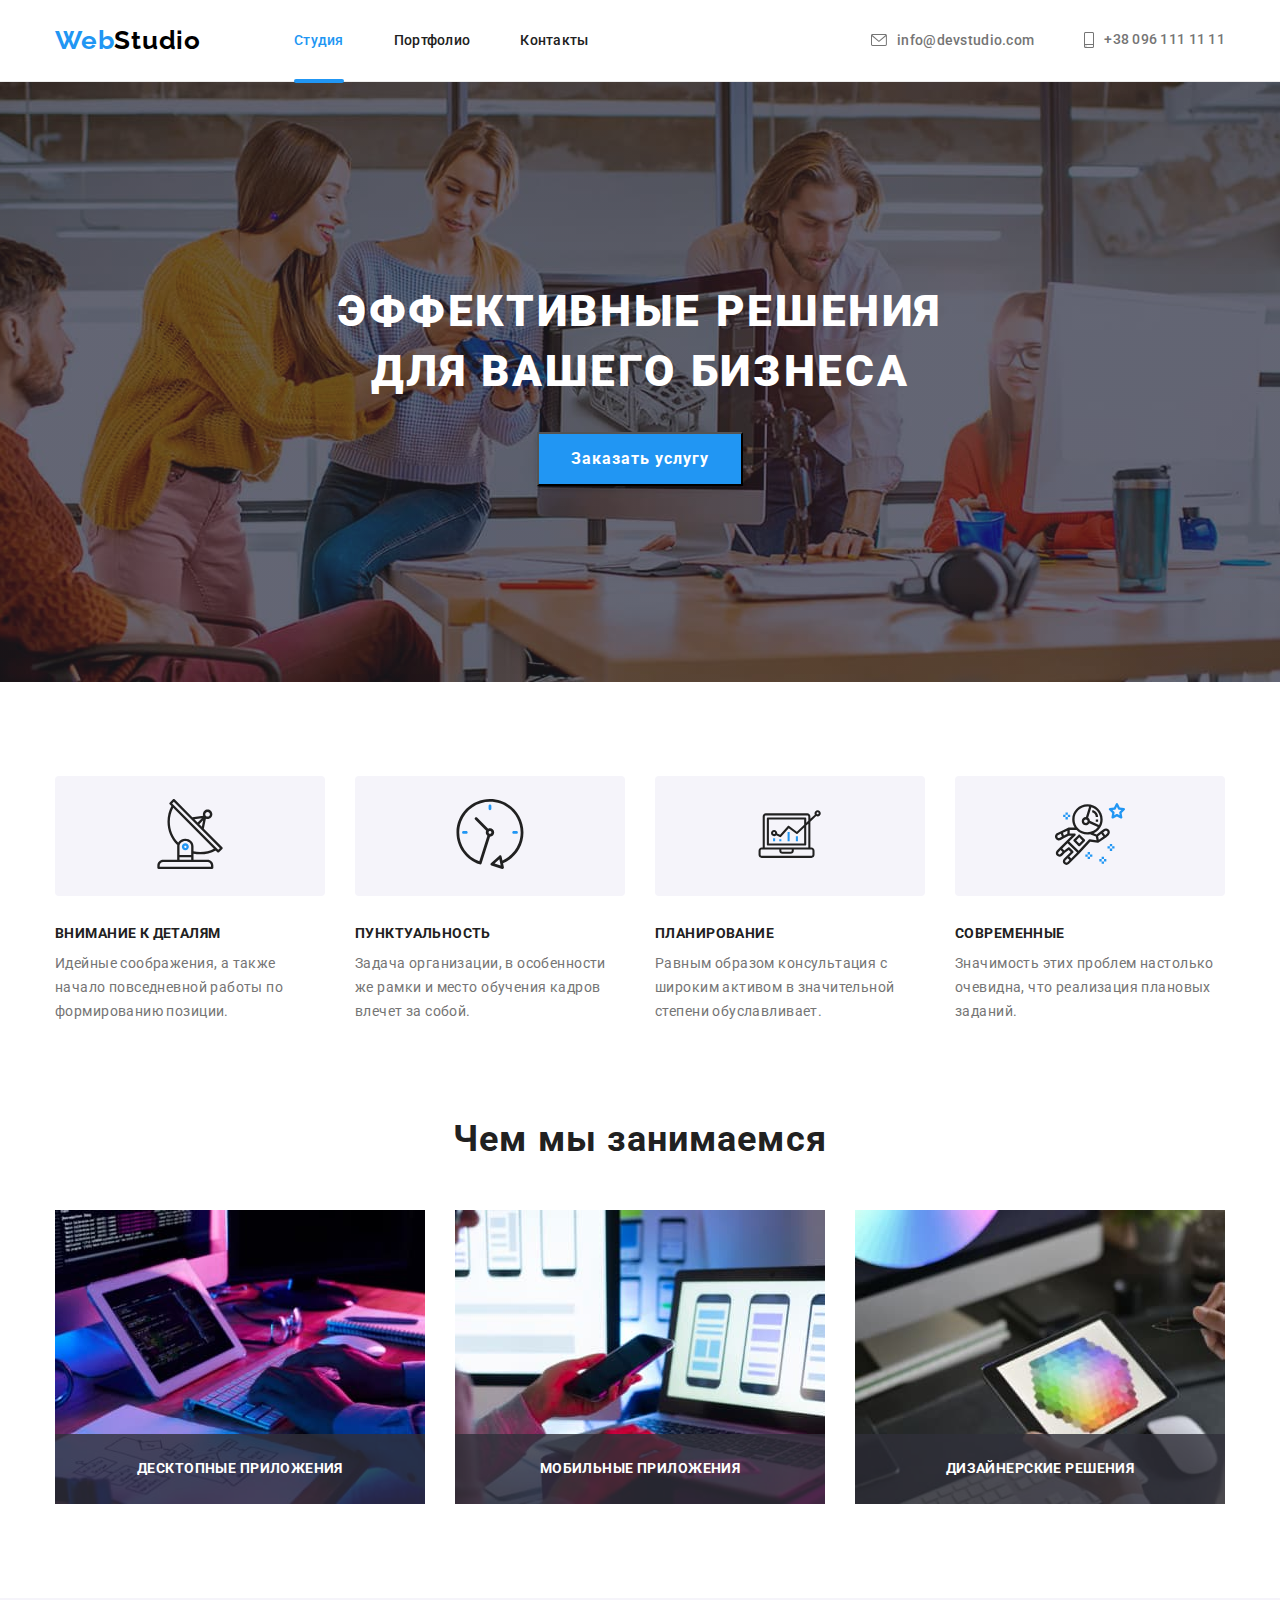
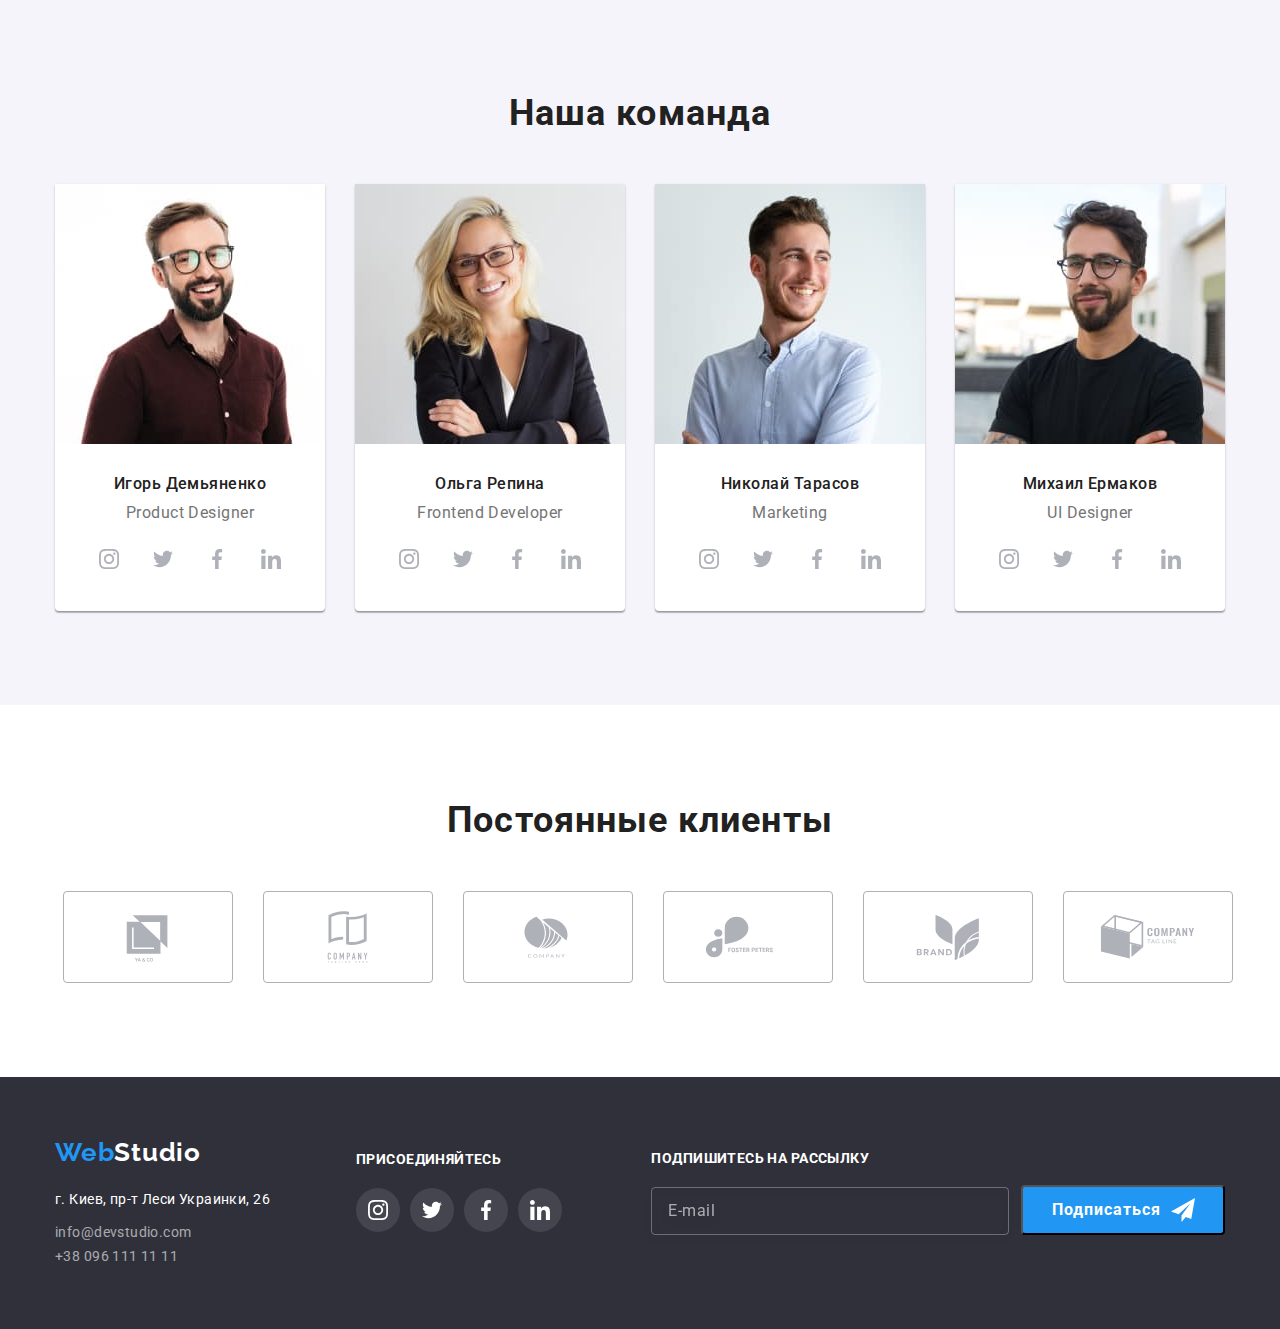
==== commit af5a13fb: "GoIT" ====
--- a/index.html
+++ b/index.html
@@ -747,7 +747,7 @@
           </ul>
         </div>
       </section>
-
+      <!--clients-->
       <section class="clients">
         <div class="page-container">
           <h2 class="section-title">Постоянные клиенты</h2>
@@ -888,23 +888,22 @@
           <form class="form-footer">
             <div class="footer-field">
               <label for="mail" class="footer-field__label"
-                >Подпишитесь на рассылку</label
-              >
-              <input
-                class="footer-field__input"
-                type="email"
-                name="email"
-                id="email"
-                placeholder="E-mail"
-              />
-
-              <button type="submit" class="footer-field__btn">
-                Подписаться
-                <svg class="footer-field__icon" width="24" height="24">
-                  <use href="./images/symbol-defs.svg#icon-send"></use>
-                </svg>
-              </button>
+                >Подпишитесь на рассылку
+                <input
+                  class="footer-field__input"
+                  type="email"
+                  name="email"
+                  id="email"
+                  placeholder="E-mail"
+                />
+              </label>
             </div>
+            <button type="submit" class="footer-field__btn">
+              Подписаться
+              <svg class="footer-field__icon" width="24" height="24">
+                <use href="./images/symbol-defs.svg#icon-send"></use>
+              </svg>
+            </button>
           </form>
         </div>
       </div>
--- a/css/main.min.css
+++ b/css/main.min.css
@@ -1 +1 @@
-html{-webkit-box-sizing:border-box;box-sizing:border-box}*,::before,::after{-webkit-box-sizing:inherit;box-sizing:inherit}a{text-decoration:none}a:hover{text-decoration:none}textarea{resize:none}ul,li{margin:0;padding:0;list-style-type:none}img{display:block}body{margin:0;font-family:"Roboto",sans-serif;font-size:14px;background-color:#fff;color:#757575}body.modal-open{overflow:hidden}.page-container{margin-left:auto;margin-right:auto;padding-left:15px;padding-right:15px}@media screen and (min-width: 480px){.page-container{width:480px}}@media screen and (min-width: 768px){.page-container{width:768px}}@media screen and (min-width: 1200px){.page-container{width:1200px}}.portfolio-section{padding:60px 0px}@media screen and (min-width: 1200px){.portfolio-section{padding:94px 0px}}.logo{display:-webkit-inline-box;display:-ms-inline-flexbox;display:inline-flex;-webkit-box-align:center;-ms-flex-align:center;align-items:center;padding:15px 0px;font-family:Raleway;font-weight:700;font-size:24px;line-height:1.16;letter-spacing:.03em;margin-right:auto}@media screen and (min-width: 1200px){.logo{font-size:26px;line-height:1.19}}.page-header__logo{color:#2196f3}.page-header__logo:hover,.page-header__logo:focus{color:#2196f3}.page-header__logo-second{color:#000}.footer-logo{margin-bottom:20px;font-family:Raleway;font-weight:700;font-size:24px;line-height:1.16;letter-spacing:.03em}@media screen and (max-width: 767px){.footer-logo{text-align:center}}@media screen and (min-width: 1200px){.footer-logo{font-size:26px;line-height:1.19;margin-left:0px}}.footer-logo__one{text-decoration:none;color:#2196f3}.footer-logo__one:hover,.footer-logo__one:focus{color:#2196f3}.footer-logo__two{color:#fff}.menu-btn{position:absolute;display:-webkit-box;display:-ms-flexbox;display:flex;top:0;right:15px;margin-left:auto;padding:10px 0px;z-index:10;overflow:hidden;background-color:transparent}.menu-btn.active{position:fixed;z-index:7;right:15px}@media screen and (min-width: 768px){.menu-btn{display:none}}.menu-btn svg:hover,.menu-btn svg:focus{fill:#2196f3}.menu-btn .icon-cross{display:none}.menu-btn.active .icon-cross{display:block}.menu-btn.active .icon-menu{display:none}@media screen and (max-width: 767px){.menu{position:fixed;top:0;left:0;width:100%;height:100%;background-color:#fff;-webkit-transform:translateX(-100%);transform:translateX(-100%);-webkit-transition:-webkit-transform cubic-bezier(0.4, 0, 0.2, 1);transition:-webkit-transform cubic-bezier(0.4, 0, 0.2, 1);transition:transform cubic-bezier(0.4, 0, 0.2, 1);transition:transform cubic-bezier(0.4, 0, 0.2, 1), -webkit-transform cubic-bezier(0.4, 0, 0.2, 1)}.menu.active{position:fixed;display:-webkit-box;display:-ms-flexbox;display:flex;-webkit-box-orient:vertical;-webkit-box-direction:normal;-ms-flex-direction:column;flex-direction:column;-webkit-box-pack:justify;-ms-flex-pack:justify;justify-content:space-between;z-index:5;width:100%;height:100%;overflow-y:hidden;-webkit-transform:translateX(0);transform:translateX(0)}}@media screen and (min-width: 768px){.menu{display:-webkit-box;display:-ms-flexbox;display:flex;-webkit-box-pack:justify;-ms-flex-pack:justify;justify-content:space-between;-webkit-box-flex:1;-ms-flex-positive:1;flex-grow:1}}.backdrop{position:fixed;overflow:auto;top:0;left:0;width:100%;height:100%;overflow-y:scroll;z-index:100;background:rgba(0,0,0,.2);opacity:1;-webkit-transition:opacity 250ms cubic-bezier(0.4, 0, 0.2, 1);transition:opacity 250ms cubic-bezier(0.4, 0, 0.2, 1)}.backdrop.is-hidden{opacity:0;pointer-events:none;visibility:hidden}.backdrop.is-hidden .modal{-webkit-transform:translate(-50%, -50%) scale(1.1);transform:translate(-50%, -50%) scale(1.1)}.modal{position:absolute;display:block;top:50%;left:50%;width:450px;height:609px;border-radius:4px;-webkit-transform:translate(-50%, -50%) scale(1);transform:translate(-50%, -50%) scale(1);-webkit-transition:-webkit-transform 250ms cubic-bezier(0.4, 0, 0.2, 1);transition:-webkit-transform 250ms cubic-bezier(0.4, 0, 0.2, 1);transition:transform 250ms cubic-bezier(0.4, 0, 0.2, 1);transition:transform 250ms cubic-bezier(0.4, 0, 0.2, 1), -webkit-transform 250ms cubic-bezier(0.4, 0, 0.2, 1);background:#fff;-webkit-box-shadow:0px 1px 3px rgba(0,0,0,.12),0px 1px 1px rgba(0,0,0,.14),0px 2px 1px rgba(0,0,0,.2);box-shadow:0px 1px 3px rgba(0,0,0,.12),0px 1px 1px rgba(0,0,0,.14),0px 2px 1px rgba(0,0,0,.2)}@media screen and (min-width: 768px)and (max-height: 580px){.modal{top:75%}}@media screen and (min-width: 1200px){.modal{width:528px;height:581px}}.close-modal{position:absolute;display:-webkit-box;display:-ms-flexbox;display:flex;-webkit-box-pack:center;-ms-flex-pack:center;justify-content:center;-webkit-box-align:center;-ms-flex-align:center;align-items:center;cursor:pointer;width:30px;height:30px;top:8px;right:8px;background:#fff;border:1px solid rgba(0,0,0,.1);border-radius:50%}.close{position:absolute;display:-webkit-box;display:-ms-flexbox;display:flex;-webkit-box-pack:center;-ms-flex-pack:center;justify-content:center;-webkit-box-align:center;-ms-flex-align:center;align-items:center;top:50%;-webkit-transform:translateY(-50%);transform:translateY(-50%);fill:#000;-webkit-transition:fill 250ms cubic-bezier(0.4, 0, 0.2, 1);transition:fill 250ms cubic-bezier(0.4, 0, 0.2, 1)}.close-modal:hover>.close{fill:#2196f3}.close-modal:focus-within>.close{fill:#2196f3}.form{position:relative;padding-top:25px;padding-left:40px;padding-right:40px;min-width:528px;max-height:581px}@media screen and (max-width: 1199px){.form{padding-left:40px;padding-right:40px;max-height:342px;min-width:370px}}.modal-title{margin:0;display:block;padding-top:40px;font-weight:700;font-size:20px;line-height:1.15;text-align:center;letter-spacing:.03em;color:#212121}@media screen and (max-width: 1199px){.modal-title{padding:40px 40px 0 40px}}.form-field{position:relative;display:block;margin-bottom:25px}.form-field__label{position:absolute;top:0;-webkit-transform:translateY(-100%);transform:translateY(-100%);margin-bottom:5px;font-weight:400;font-size:12px;line-height:1.67;letter-spacing:.01em;color:#757575}cursor{width:16px;height:0px;border:1px solid #000;-webkit-transform:rotate(90deg);transform:rotate(90deg);cursor:url(../images/cursor.jpg)}.form-field__input{display:block;width:100%;margin:0;padding:11px 12px;padding-left:42px;border:1px solid rgba(33,33,33,.2);border-radius:4px;-webkit-transition:border-color 250ms cubic-bezier(0.4, 0, 0.2, 1),outline 250ms cubic-bezier(0.4, 0, 0.2, 1);transition:border-color 250ms cubic-bezier(0.4, 0, 0.2, 1),outline 250ms cubic-bezier(0.4, 0, 0.2, 1)}.form-field:focus-within>.form-field__input{border-color:#2196f3;outline:#2196f3}.policy-label__agreement{font-weight:400;font-size:14px;line-height:1.71;letter-spacing:.03em;-webkit-text-decoration-line:underline;text-decoration-line:underline;color:#2196f3}@media screen and (max-width: 1199px){.policy-label__agreement{font-size:12px;line-height:1.16}}.policy-label__text{display:block;margin-left:25px;font-weight:400;font-size:14px;line-height:1.71;letter-spacing:.03em;color:#757575}@media screen and (max-width: 1199px){.policy-label__text{font-size:12px;line-height:1.16}}.policy-label{position:relative;display:block;text-align:center;margin-bottom:30px}@media screen and (max-width: 1199px){.policy-label{margin-bottom:30px;text-align:center}}.policy-label input[type=checkbox]{margin:0;width:16px;height:15px}.policy-label__checkbox{position:absolute;width:1px;height:1px;margin:-1px;border:0;padding:0;clip:rect(0 0 0 0);overflow:hidden}.policy-label__icon{position:absolute;display:-webkit-box;display:-ms-flexbox;display:flex;-webkit-box-pack:center;-ms-flex-pack:center;justify-content:center;-webkit-box-align:center;-ms-flex-align:center;align-items:center;width:18px;height:18px;margin-left:12px;border:1px solid #212121;border-radius:4px;-webkit-transition:-webkit-transform 250ms cubic-bezier(0.4, 0, 0.2, 1);transition:-webkit-transform 250ms cubic-bezier(0.4, 0, 0.2, 1);transition:transform 250ms cubic-bezier(0.4, 0, 0.2, 1);transition:transform 250ms cubic-bezier(0.4, 0, 0.2, 1), -webkit-transform 250ms cubic-bezier(0.4, 0, 0.2, 1)}.policy-label__checkbox:checked+.policy-label__icon{-webkit-transform:scale(1.2);transform:scale(1.2);border-color:transparent;background-image:url(../images/symbol-defs.svg#icon-check);background-size:contain;background-origin:border-box;background-color:#2196f3}@media screen and (max-width: 1199px){.policy-label__icon{margin-left:0;margin-top:-3px}}.icon-check{position:absolute;display:block;text-align:center}.form-field__comment{min-width:448px;max-height:120px;padding:12px 16px;border:1px solid rgba(33,33,33,.2);border-radius:4px;-webkit-transition:border-color 250ms cubic-bezier(0.4, 0, 0.2, 1);transition:border-color 250ms cubic-bezier(0.4, 0, 0.2, 1)}.form-field:focus-within>.form-field__comment{border-color:#2196f3;outline:#2196f3}@media screen and (max-width: 1199px){.form-field__comment{min-width:370px;max-height:120px;margin-bottom:-5px}}.form-field__input::-webkit-input-placeholder{font-size:12px;line-height:1.17;letter-spacing:.01em;color:rgba(117,117,117,.5)}.form-field__input::-moz-placeholder{font-size:12px;line-height:1.17;letter-spacing:.01em;color:rgba(117,117,117,.5)}.form-field__input:-ms-input-placeholder{font-size:12px;line-height:1.17;letter-spacing:.01em;color:rgba(117,117,117,.5)}.form-field__input::-ms-input-placeholder{font-size:12px;line-height:1.17;letter-spacing:.01em;color:rgba(117,117,117,.5)}.form-field__input::placeholder{font-size:12px;line-height:1.17;letter-spacing:.01em;color:rgba(117,117,117,.5)}.form-field__icon{position:absolute;display:inline-block;width:18px;height:18px;top:50%;-webkit-transform:translateY(-50%);transform:translateY(-50%);left:12px;border:1px solid #fff;-webkit-transition:fill 250ms cubic-bezier(0.4, 0, 0.2, 1),-webkit-filter 250ms cubic-bezier(0.4, 0, 0.2, 1);transition:fill 250ms cubic-bezier(0.4, 0, 0.2, 1),-webkit-filter 250ms cubic-bezier(0.4, 0, 0.2, 1);transition:fill 250ms cubic-bezier(0.4, 0, 0.2, 1),filter 250ms cubic-bezier(0.4, 0, 0.2, 1);transition:fill 250ms cubic-bezier(0.4, 0, 0.2, 1),filter 250ms cubic-bezier(0.4, 0, 0.2, 1),-webkit-filter 250ms cubic-bezier(0.4, 0, 0.2, 1)}.form-field__input:focus~.form-field__icon{fill:#2196f3;-webkit-filter:drop-shadow(0px 4px 4px rgba(0, 0, 0, 0.25));filter:drop-shadow(0px 4px 4px rgba(0, 0, 0, 0.25))}.form-button__forward{margin:0;top:0;left:0;margin-left:auto;margin-right:auto;padding-bottom:40px;min-width:200px;max-height:50px;padding:10px 56px;font-weight:700;font-size:16px;line-height:1.87;font-family:inherit;display:-webkit-box;display:-ms-flexbox;display:flex;-webkit-box-align:center;-ms-flex-align:center;align-items:center;text-align:center;letter-spacing:.06em;-webkit-box-shadow:0px 4px 4px rgba(0,0,0,.15);box-shadow:0px 4px 4px rgba(0,0,0,.15);background-color:#2196f3;color:#fff;-webkit-transition:-webkit-filter 250ms cubic-bezier(0.4, 0, 0.2, 1);transition:-webkit-filter 250ms cubic-bezier(0.4, 0, 0.2, 1);transition:filter 250ms cubic-bezier(0.4, 0, 0.2, 1);transition:filter 250ms cubic-bezier(0.4, 0, 0.2, 1), -webkit-filter 250ms cubic-bezier(0.4, 0, 0.2, 1)}.form-button__forward:hover,.form-button__forward:focus{-webkit-filter:drop-shadow(0px 4px 4px rgba(0, 0, 0, 0.25));filter:drop-shadow(0px 4px 4px rgba(0, 0, 0, 0.25))}.page-header{position:relative;display:-webkit-box;display:-ms-flexbox;display:flex;padding:0;margin:0;background:#fff;border-bottom:1px solid #ececec}.page-header__nav-main{display:-webkit-box;display:-ms-flexbox;display:flex;-webkit-box-align:center;-ms-flex-align:center;align-items:center}@media screen and (max-width: 767px){.page-header__nav-main{-webkit-box-pack:justify;-ms-flex-pack:justify;justify-content:space-between;margin:0}}@media screen and (min-width: 1200px){.page-header__nav-main{-webkit-box-pack:center;-ms-flex-pack:center;justify-content:center}}@media screen and (max-width: 767px){.site-nav{position:absolute;display:-webkit-box;display:-ms-flexbox;display:flex;-webkit-box-orient:vertical;-webkit-box-direction:normal;-ms-flex-direction:column;flex-direction:column;top:0;left:0;padding:58px 0px 0px 40px}}@media screen and (min-width: 768px){.site-nav{display:-webkit-box;display:-ms-flexbox;display:flex;margin-left:38px}}@media screen and (min-width: 1200px){.site-nav{display:-webkit-box;display:-ms-flexbox;display:flex;margin-left:43px}}@media screen and (max-width: 767px){.site-nav__item{margin-bottom:52px}.site-nav__item:last-child{margin-bottom:0}}@media screen and (min-width: 768px){.site-nav__item{padding-top:32px;padding-bottom:32px;margin-left:50px}.site-nav__item:last-child{margin-right:0}}.site-nav__link{position:relative;font-weight:500;line-height:1.18px;font-size:40px;text-align:center;letter-spacing:.02em;-webkit-transition:color 250ms cubic-bezier(0.4, 0, 0.2, 1);transition:color 250ms cubic-bezier(0.4, 0, 0.2, 1);color:#212121}.site-nav__link:hover,.site-nav__link:focus{color:#2196f3}@media screen and (max-width: 767px){.site-nav__link:not(:last-child){margin-bottom:32px}}@media screen and (min-width: 768px){.site-nav__link{font-size:14px;line-height:1.14}}.current{color:#2196f3}.current::after{content:"";display:block;position:absolute;top:47px;bottom:auto;width:100%;height:4px;border-radius:4px;background-color:#2196f3}@media only screen and (max-width: 767px){.current::after{display:none}}@media screen and (max-width: 767px){.site-contacts{position:fixed;display:-webkit-box;display:-ms-flexbox;display:flex;-webkit-box-orient:vertical;-webkit-box-direction:normal;-ms-flex-direction:column;flex-direction:column;flex-direction:column-reverse;top:75%;left:0;-webkit-transform:translateY(-75%);transform:translateY(-75%);padding:0px 0px 64px 40px}}@media screen and (min-width: 768px)and (max-width: 1199px){.site-contacts{margin-left:auto;padding-top:21px}}@media screen and (min-width: 1200px){.site-contacts{display:-webkit-box;display:-ms-flexbox;display:flex;-webkit-box-pack:center;-ms-flex-pack:center;justify-content:center;-webkit-box-align:center;-ms-flex-align:center;align-items:center;margin:0;margin-left:auto}}@media screen and (max-width: 767px){.site-contacts__item{margin-bottom:32px}.site-contacts__item:first-child{margin-bottom:0}}@media(min-width: 768px)and (max-width: 1199px){.site-contacts__item{margin-bottom:10px}.site-contacts__item:last-child{margin-bottom:0}}@media screen and (min-width: 1200px){.site-contacts__item{margin-left:50px}.site-contacts__item:last-child{margin-right:0}}.site-contacts__link{display:-webkit-box;display:-ms-flexbox;display:flex;-webkit-box-align:center;-ms-flex-align:center;align-items:center;font-weight:500;font-size:34px;line-height:1.18;letter-spacing:.02em;-webkit-transition:color 250ms cubic-bezier(0.4, 0, 0.2, 1);transition:color 250ms cubic-bezier(0.4, 0, 0.2, 1);color:#757575}.site-contacts__link:hover,.site-contacts__link:focus{color:#2196f3}@media screen and (min-width: 768px){.site-contacts__link{font-size:12px;line-height:1.16}}@media screen and (min-width: 1200px){.site-contacts__link{font-size:14px;line-height:1.14}}@media screen and (max-width: 767px){.mailto{font-style:normal;font-weight:500;font-size:24px;line-height:1.17;letter-spacing:.02em;color:#757575}}.site-contacts__icon{opacity:0}@media screen and (min-width: 768px){.site-contacts__icon{opacity:1;margin-right:8px;-webkit-transition:fill 250ms cubic-bezier(0.4, 0, 0.2, 1);transition:fill 250ms cubic-bezier(0.4, 0, 0.2, 1);fill:#757575}.site-contacts__link:hover .site-contacts__icon,.site-contacts__link:focus .site-contacts__icon{fill:#2196f3}}@media screen and (min-width: 1200px){.site-contacts__icon{margin-right:10px}}.social-networks{display:none}@media screen and (max-width: 767px){.social-networks{position:fixed;display:-webkit-box;display:-ms-flexbox;display:flex;-ms-flex-wrap:wrap;flex-wrap:wrap;top:90%;left:0;-webkit-transform:translateY(-90%);transform:translateY(-90%);padding:0 0 48px 40px;font-style:normal;font-weight:500;font-size:18px;line-height:1.22;letter-spacing:.02em;color:#2196f3}.social-networks__item{position:relative;margin-left:10px}.social-networks__item:not(:last-child){margin-right:10px}.social-networks__icon{position:absolute;top:50%;left:100%;border:1px solid rgba(33,33,33,.2);-webkit-transform:rotate(90deg);transform:rotate(90deg)}}.hero{height:400px;max-width:580px;padding-top:118px;padding-bottom:118px;margin:0 auto;text-align:center;background:#2f303a}@media screen and (min-width: 1200px){.hero{padding-top:200px;padding-bottom:200px}}.hero-title{margin-top:0px;margin-bottom:30px;font-weight:900;font-size:26px;line-height:1.62;text-align:center;letter-spacing:.06em;text-transform:uppercase;color:#fff}@media screen and (min-width: 1200px){.hero-title{font-size:44px;line-height:1.36}}.button{display:inline-block;padding:10px 32px;min-width:200px;font-family:inherit;font-weight:700;font-size:16px;line-height:1.87;-webkit-box-align:center;-ms-flex-align:center;align-items:center;letter-spacing:.06em;cursor:pointer;border-radius:4px solid;-webkit-box-shadow:0px 4px 4px rgba(0,0,0,.15);box-shadow:0px 4px 4px rgba(0,0,0,.15);-webkit-transition:-webkit-filter 250ms cubic-bezier(0.4, 0, 0.2, 1);transition:-webkit-filter 250ms cubic-bezier(0.4, 0, 0.2, 1);transition:filter 250ms cubic-bezier(0.4, 0, 0.2, 1);transition:filter 250ms cubic-bezier(0.4, 0, 0.2, 1), -webkit-filter 250ms cubic-bezier(0.4, 0, 0.2, 1);color:#fff;background-color:#2196f3}.button:hover,.button:focus{-webkit-filter:drop-shadow(0px 4px 4px rgba(0, 0, 0, 0.25));filter:drop-shadow(0px 4px 4px rgba(0, 0, 0, 0.25))}.overlay{margin-left:auto;margin-right:auto;background-repeat:no-repeat;background-position:center;background-size:cover}@media screen and (max-width: 767px){.overlay{background-image:-webkit-gradient(linear, left top, right top, from(rgba(47, 48, 58, 0.5)), to(rgba(47, 48, 58, 0.3))),url(../images/img-480/img-overlay@1x.jpg);background-image:linear-gradient(to right, rgba(47, 48, 58, 0.5), rgba(47, 48, 58, 0.3)),url(../images/img-480/img-overlay@1x.jpg)}}@media screen and (max-width: 767px)and (min-device-pixel-ratio: 2),screen and (max-width: 767px)and (-webkit-min-device-pixel-ratio: 2),screen and (max-width: 767px)and (min-resolution: 192dpi),screen and (max-width: 767px)and (min-resolution: 2dppx){.overlay{background-image:-webkit-gradient(linear, left top, right top, from(rgba(47, 48, 58, 0.5)), to(rgba(47, 48, 58, 0.3))),url(../images/img-768/img-overlay@2x.jpg);background-image:linear-gradient(to right, rgba(47, 48, 58, 0.5), rgba(47, 48, 58, 0.3)),url(../images/img-768/img-overlay@2x.jpg)}}@media screen and (max-width: 767px)and (min-device-pixel-ratio: 2)and (min-device-pixel-ratio: 3),screen and (max-width: 767px)and (min-device-pixel-ratio: 2)and (-webkit-min-device-pixel-ratio: 3),screen and (max-width: 767px)and (min-device-pixel-ratio: 2)and (min-resolution: 288dpi),screen and (max-width: 767px)and (min-device-pixel-ratio: 2)and (min-resolution: 3dppx),screen and (max-width: 767px)and (-webkit-min-device-pixel-ratio: 2)and (min-device-pixel-ratio: 3),screen and (max-width: 767px)and (min-resolution: 192dpi)and (min-device-pixel-ratio: 3),screen and (max-width: 767px)and (-webkit-min-device-pixel-ratio: 2)and (-webkit-min-device-pixel-ratio: 3),screen and (max-width: 767px)and (min-resolution: 192dpi)and (min-resolution: 288dpi),screen and (max-width: 767px)and (min-resolution: 192dpi)and (min-resolution: 3dppx),screen and (max-width: 767px)and (min-resolution: 2dppx)and (min-device-pixel-ratio: 3),screen and (max-width: 767px)and (min-resolution: 2dppx)and (min-resolution: 288dpi),screen and (max-width: 767px)and (min-resolution: 2dppx)and (min-resolution: 3dppx){.overlay{background-image:-webkit-gradient(linear, left top, right top, from(rgba(47, 48, 58, 0.5)), to(rgba(47, 48, 58, 0.3))),url(../images/img-1200/img-overlay@3x.jpg);background-image:linear-gradient(to right, rgba(47, 48, 58, 0.5), rgba(47, 48, 58, 0.3)),url(../images/img-1200/img-overlay@3x.jpg)}}@media screen and (min-width: 768px){.overlay{max-width:880px;background-image:-webkit-gradient(linear, left top, right top, from(rgba(47, 48, 58, 0.5)), to(rgba(47, 48, 58, 0.3))),url(../images/img-480/img-overlay@768.jpg);background-image:linear-gradient(to right, rgba(47, 48, 58, 0.5), rgba(47, 48, 58, 0.3)),url(../images/img-480/img-overlay@768.jpg)}}@media screen and (min-width: 768px)and (min-device-pixel-ratio: 2),screen and (min-width: 768px)and (-webkit-min-device-pixel-ratio: 2),screen and (min-width: 768px)and (min-resolution: 192dpi),screen and (min-width: 768px)and (min-resolution: 2dppx){.overlay{background-image:-webkit-gradient(linear, left top, right top, from(rgba(47, 48, 58, 0.5)), to(rgba(47, 48, 58, 0.3))),url(../images/img-768/img-overlay@768-2x.jpg);background-image:linear-gradient(to right, rgba(47, 48, 58, 0.5), rgba(47, 48, 58, 0.3)),url(../images/img-768/img-overlay@768-2x.jpg)}}@media screen and (min-width: 768px)and (min-device-pixel-ratio: 2)and (min-device-pixel-ratio: 3),screen and (min-width: 768px)and (min-device-pixel-ratio: 2)and (-webkit-min-device-pixel-ratio: 3),screen and (min-width: 768px)and (min-device-pixel-ratio: 2)and (min-resolution: 288dpi),screen and (min-width: 768px)and (min-device-pixel-ratio: 2)and (min-resolution: 3dppx),screen and (min-width: 768px)and (-webkit-min-device-pixel-ratio: 2)and (min-device-pixel-ratio: 3),screen and (min-width: 768px)and (min-resolution: 192dpi)and (min-device-pixel-ratio: 3),screen and (min-width: 768px)and (-webkit-min-device-pixel-ratio: 2)and (-webkit-min-device-pixel-ratio: 3),screen and (min-width: 768px)and (min-resolution: 192dpi)and (min-resolution: 288dpi),screen and (min-width: 768px)and (min-resolution: 192dpi)and (min-resolution: 3dppx),screen and (min-width: 768px)and (min-resolution: 2dppx)and (min-device-pixel-ratio: 3),screen and (min-width: 768px)and (min-resolution: 2dppx)and (min-resolution: 288dpi),screen and (min-width: 768px)and (min-resolution: 2dppx)and (min-resolution: 3dppx){.overlay{background-image:-webkit-gradient(linear, left top, right top, from(rgba(47, 48, 58, 0.5)), to(rgba(47, 48, 58, 0.3))),url(../images/img-1200/img-overlay@768-3x.jpg);background-image:linear-gradient(to right, rgba(47, 48, 58, 0.5), rgba(47, 48, 58, 0.3)),url(../images/img-1200/img-overlay@768-3x.jpg)}}@media screen and (min-width: 1200px){.overlay{max-width:1600px;height:600px;background-image:-webkit-gradient(linear, left top, left bottom, from(rgba(47, 48, 58, 0.4)), to(rgba(47, 48, 58, 0.4))),url(../images/img-480/img-overlay@1200.jpg);background-image:linear-gradient(rgba(47, 48, 58, 0.4), rgba(47, 48, 58, 0.4)),url(../images/img-480/img-overlay@1200.jpg)}}@media screen and (min-width: 1200px)and (min-device-pixel-ratio: 2),screen and (min-width: 1200px)and (-webkit-min-device-pixel-ratio: 2),screen and (min-width: 1200px)and (min-resolution: 192dpi),screen and (min-width: 1200px)and (min-resolution: 2dppx){.overlay{background-image:-webkit-gradient(linear, left top, right top, from(rgba(47, 48, 58, 0.5)), to(rgba(47, 48, 58, 0.3))),url(../images/img-768/img-overlay@1200-2x.jpg);background-image:linear-gradient(to right, rgba(47, 48, 58, 0.5), rgba(47, 48, 58, 0.3)),url(../images/img-768/img-overlay@1200-2x.jpg)}}@media screen and (min-width: 1200px)and (min-device-pixel-ratio: 2)and (min-device-pixel-ratio: 3),screen and (min-width: 1200px)and (min-device-pixel-ratio: 2)and (-webkit-min-device-pixel-ratio: 3),screen and (min-width: 1200px)and (min-device-pixel-ratio: 2)and (min-resolution: 288dpi),screen and (min-width: 1200px)and (min-device-pixel-ratio: 2)and (min-resolution: 3dppx),screen and (min-width: 1200px)and (-webkit-min-device-pixel-ratio: 2)and (min-device-pixel-ratio: 3),screen and (min-width: 1200px)and (min-resolution: 192dpi)and (min-device-pixel-ratio: 3),screen and (min-width: 1200px)and (-webkit-min-device-pixel-ratio: 2)and (-webkit-min-device-pixel-ratio: 3),screen and (min-width: 1200px)and (min-resolution: 192dpi)and (min-resolution: 288dpi),screen and (min-width: 1200px)and (min-resolution: 192dpi)and (min-resolution: 3dppx),screen and (min-width: 1200px)and (min-resolution: 2dppx)and (min-device-pixel-ratio: 3),screen and (min-width: 1200px)and (min-resolution: 2dppx)and (min-resolution: 288dpi),screen and (min-width: 1200px)and (min-resolution: 2dppx)and (min-resolution: 3dppx){.overlay{background-image:-webkit-gradient(linear, left top, right top, from(rgba(47, 48, 58, 0.5)), to(rgba(47, 48, 58, 0.3))),url(../images/img-1200/img-overlay@1200-3x.jpg);background-image:linear-gradient(to right, rgba(47, 48, 58, 0.5), rgba(47, 48, 58, 0.3)),url(../images/img-1200/img-overlay@1200-3x.jpg)}}.peculiarities{padding-top:60px;padding-bottom:60px;background:#fff}@media screen and (min-width: 1200px){.peculiarities{padding-top:94px;padding-bottom:94px}}.peculiarities-list{display:-webkit-box;display:-ms-flexbox;display:flex;-ms-flex-wrap:wrap;flex-wrap:wrap;-webkit-box-pack:center;-ms-flex-pack:center;justify-content:center}.peculiarities-list__item{max-width:450px;width:100%}@media screen and (max-width: 767px){.peculiarities-list__item:not(:last-child){margin-bottom:30px}}@media screen and (min-width: 768px){.peculiarities-list__item{width:calc((100% - 60px) / 2);margin-right:30px;margin-bottom:30px}.peculiarities-list__item:nth-child(2n){margin-right:0}.peculiarities-list__item:nth-last-child(-n+2){margin-bottom:0}}@media screen and (min-width: 1200px){.peculiarities-list__item{margin:0;width:270px;margin-left:30px}}.peculiarities-list__item:first-child{margin-left:0}.peculiarities-list__title{margin:0;padding:0;margin-bottom:10px;font-weight:700;font-size:14px;line-height:1.14;letter-spacing:.03em;text-transform:uppercase;color:#212121}@media screen and (max-width: 767px){.peculiarities-list__title{text-align:center;margin-bottom:10px}}.peculiarities-list__text{margin:0;padding:0;font-weight:400;font-size:14px;line-height:1.71;letter-spacing:.03em;color:#757575}.icon-box{display:-webkit-box;display:-ms-flexbox;display:flex;-webkit-box-pack:center;-ms-flex-pack:center;justify-content:center;-webkit-box-align:center;-ms-flex-align:center;align-items:center;max-width:450px;width:100%;height:120px;margin-bottom:30px;background:#f5f4fa;border-radius:4px}@media screen and (min-width: 1200px){.icon-box{width:270px}.icon-box+.icon-box{margin-left:30px}}.we-doing{padding-bottom:94px;background:var(--primary-white-color)}@media only screen and (max-width: 1199px){.we-doing{display:none}}.we-doing-list{display:-webkit-box;display:-ms-flexbox;display:flex;-ms-flex-wrap:wrap;flex-wrap:wrap}.we-doing-list__item{margin-right:30px}.we-doing-list__item:last-child{margin-right:0}.section-title{margin:0 auto;margin-bottom:30px;font-weight:700;font-size:28px;text-align:center;letter-spacing:.03em;line-height:1.17;color:#212121}@media screen and (min-width: 1200px){.section-title{margin-bottom:50px}}@media screen and (min-width: 1200px){.section-title{font-size:36px}}.img-doing{position:relative}.strip{position:absolute;display:-webkit-box;display:-ms-flexbox;display:flex;-webkit-box-align:center;-ms-flex-align:center;align-items:center;-webkit-box-pack:center;-ms-flex-pack:center;justify-content:center;width:370px;height:70px;bottom:0;background:rgba(47,48,58,.8)}.strip-text{margin:0;font-weight:700;font-size:14px;line-height:1.14px;text-align:center;letter-spacing:.03em;text-transform:uppercase;color:#fff}.team{padding:60px 0px;margin:0px auto;background:#f5f4fa}@media screen and (min-width: 1200px){.team{padding:94px 0px}}@media screen and (min-width: 768px)and (max-width: 1199px){.team-list{display:-webkit-box;display:-ms-flexbox;display:flex;-ms-flex-wrap:wrap;flex-wrap:wrap;margin:-15px}}@media screen and (min-width: 1200px){.team-list{display:-webkit-box;display:-ms-flexbox;display:flex}}.team-list__item{width:100%;background:#fff;-webkit-box-shadow:0px 1px 3px rgba(0,0,0,.12),0px 1px 1px rgba(0,0,0,.14),0px 2px 1px rgba(0,0,0,.2);box-shadow:0px 1px 3px rgba(0,0,0,.12),0px 1px 1px rgba(0,0,0,.14),0px 2px 1px rgba(0,0,0,.2);border-radius:0px 0px 4px 4px}@media screen and (max-width: 767px){.team-list__item:not(:last-child){margin-bottom:30px}}@media screen and (min-width: 768px)and (max-width: 1199px){.team-list__item{width:calc((100% - 4 * 15px) / 2);margin:15px}}@media screen and (min-width: 1200px){.team-list__item{margin-right:30px;text-align:center;-webkit-box-align:center;-ms-flex-align:center;align-items:center}.team-list__item:last-child{margin-right:0}}.team-list__item-images{display:block;width:100%;height:auto}.team-box{text-align:center;padding-top:30px;padding-bottom:24px}@media screen and (min-width: 1200px){.team-box{padding:30px 0px}}.team-box__title{margin:0;margin-bottom:10px;font-weight:500;font-size:16px;line-height:1.19;letter-spacing:.03em;color:#212121}.team-box__text{margin:0;font-weight:400;font-size:16px;line-height:1.19;letter-spacing:.03em;color:#757575}.social-list{display:-webkit-box;display:-ms-flexbox;display:flex;-webkit-box-pack:center;-ms-flex-pack:center;justify-content:center;margin-top:15px}.social-list__item{margin-right:10px}.social-list__item:last-child{margin-right:0}.social-list__link{display:-webkit-box;display:-ms-flexbox;display:flex;-webkit-box-pack:center;-ms-flex-pack:center;justify-content:center;-webkit-box-align:center;-ms-flex-align:center;align-items:center;text-decoration:none;width:44px;height:44px;border-radius:50%;-webkit-transition:background-color 250ms cubic-bezier(0.4, 0, 0.2, 1);transition:background-color 250ms cubic-bezier(0.4, 0, 0.2, 1)}.social-list__item:hover .social-list__link,.social-list__item:focus .social-list__link{background-color:#2196f3}.social-list__icon{-webkit-transition:fill 250ms cubic-bezier(0.4, 0, 0.2, 1);transition:fill 250ms cubic-bezier(0.4, 0, 0.2, 1);fill:#afb1b8}.social-list__item:hover .social-list__icon,.social-list__item:focus .social-list__icon{fill:#fff}.clients{padding-top:60px;padding-bottom:60px}@media screen and (min-width: 1200px){.clients{padding-top:94px;padding-bottom:94px}}.clients-list{display:-webkit-box;display:-ms-flexbox;display:flex;-ms-flex-wrap:wrap;flex-wrap:wrap;-webkit-box-pack:center;-ms-flex-pack:center;justify-content:center;-webkit-box-align:center;-ms-flex-align:center;align-items:center;margin:-15px}.clients-list__link{display:-webkit-box;display:-ms-flexbox;display:flex;-webkit-box-pack:center;-ms-flex-pack:center;justify-content:center;-webkit-box-align:center;-ms-flex-align:center;align-items:center;width:210px;height:92px}@media screen and (min-width: 768){.clients-list__link{width:226px}}.clients-list__item{display:-webkit-box;display:-ms-flexbox;display:flex;-webkit-box-pack:center;-ms-flex-pack:center;justify-content:center;width:calc((100% - 6 * 15px) / 2);margin:15px;border:1px solid #afb1b8;border-radius:4px;-webkit-transition:color 250ms cubic-bezier(0.4, 0, 0.2, 1),border 250ms cubic-bezier(0.4, 0, 0.2, 1);transition:color 250ms cubic-bezier(0.4, 0, 0.2, 1),border 250ms cubic-bezier(0.4, 0, 0.2, 1)}.clients-list__item:hover,.clients-list__item:focus{border:1px solid #2196f3}@media screen and (min-width: 768px){.clients-list__item{width:calc((100% - 6 * 15px) / 3);margin:15px}}@media screen and (min-width: 1200px){.clients-list__item{width:170px;height:92px;margin-right:15px}.clients-list__item:last-child{margin-right:0}}.clients-list__icon{-webkit-transition:fill 250ms cubic-bezier(0.4, 0, 0.2, 1);transition:fill 250ms cubic-bezier(0.4, 0, 0.2, 1);fill:#afb1b8}.clients-list__item:hover .clients-list__icon,.clients-list__item:focus .clients-list__icon{fill:#2196f3}.footer{display:-webkit-box;display:-ms-flexbox;display:flex;padding:60px 0px;background:#2f303a}@media screen and (min-width: 768px)and (max-width: 1199px){.footer-markup{display:-webkit-box;display:-ms-flexbox;display:flex;-ms-flex-wrap:wrap;flex-wrap:wrap;-ms-flex-pack:distribute;justify-content:space-around}}@media screen and (min-width: 1200px){.footer-markup{display:-webkit-box;display:-ms-flexbox;display:flex;-webkit-box-pack:baseline;-ms-flex-pack:baseline;justify-content:baseline}}.footer-info{min-width:231px;max-height:132px}@media screen and (max-width: 1199px){.footer-info{display:-webkit-box;display:-ms-flexbox;display:flex;-webkit-box-orient:vertical;-webkit-box-direction:normal;-ms-flex-direction:column;flex-direction:column;-webkit-box-align:center;-ms-flex-align:center;align-items:center}}.address{margin-bottom:0}@media screen and (max-width: 1199px){.address-list{text-align:center}}.accurate{display:block;margin:0;margin-bottom:9px;font-style:normal;font-weight:400;font-size:14px;line-height:1.71;letter-spacing:.03em;color:#fff}.accurate:hover,.accurate:focus{color:#fff}.address-list__link{display:block;margin:0;font-style:normal;font-weight:400;font-size:14px;line-height:1.71;letter-spacing:.03em;color:rgba(255,255,255,.6)}.address-list__link:hover,.address-list__link:focus{color:rgba(255,255,255,.6)}@media screen and (max-width: 767px){.network-container{margin-top:60px;text-align:center}}@media screen and (min-width: 768px)and (max-width: 1199px){.network-container{display:-webkit-box;display:-ms-flexbox;display:flex;-webkit-box-orient:vertical;-webkit-box-direction:normal;-ms-flex-direction:column;flex-direction:column;text-align:center;margin-top:5px}}@media screen and (min-width: 1200px){.network-container{-ms-flex-negative:1;flex-shrink:1;margin-left:70px;margin-top:15px;min-width:206px;max-height:80px}}.network-title{margin:0;margin-bottom:20px;font-weight:700;font-size:14px;line-height:1.14;letter-spacing:.03em;text-transform:uppercase;color:#fff}.network-list{display:-webkit-box;display:-ms-flexbox;display:flex}@media screen and (max-width: 767px){.network-list{-webkit-box-pack:center;-ms-flex-pack:center;justify-content:center}}.network-list__item{margin-right:10px;border-radius:50%;-webkit-transition:background-color 250ms cubic-bezier(0.4, 0, 0.2, 1),border 250ms cubic-bezier(0.4, 0, 0.2, 1);transition:background-color 250ms cubic-bezier(0.4, 0, 0.2, 1),border 250ms cubic-bezier(0.4, 0, 0.2, 1)}.network-list__item:hover,.network-list__item:focus{border:1px solid #2196f3;background-color:#2196f3}.network-list__item:last-child{margin-right:0}.network-list__link{display:-webkit-box;display:-ms-flexbox;display:flex;-webkit-box-pack:center;-ms-flex-pack:center;justify-content:center;-webkit-box-align:center;-ms-flex-align:center;align-items:center;width:44px;height:44px;border-radius:50%;background:rgba(255,255,255,.1)}.network-list__icon{fill:#fff}.form-container{margin:0;padding:0}@media screen and (max-width: 1199px){.form-container{margin-top:60px;text-align:center}}@media screen and (min-width: 1200px){.form-container{display:-webkit-box;display:-ms-flexbox;display:flex;-webkit-box-orient:vertical;-webkit-box-direction:normal;-ms-flex-direction:column;flex-direction:column;margin-left:93px;margin-top:15px;min-width:570px;max-height:86px}}.footer-field__label{margin:0;display:-webkit-inline-box;display:-ms-inline-flexbox;display:inline-flex;text-align:center;font-style:normal;font-weight:700;font-size:14px;line-height:1.14;letter-spacing:.03em;text-transform:uppercase;color:#fff}.footer-field__input{display:-webkit-box;display:-ms-flexbox;display:flex;margin:0;margin-top:20px;padding:16px 15px;min-width:358px;border:1px solid rgba(255,255,255,.3);border-radius:4px;-webkit-box-sizing:border-box;box-sizing:border-box;-webkit-filter:drop-shadow(0px 4px 4px rgba(0, 0, 0, 0.15));filter:drop-shadow(0px 4px 4px rgba(0, 0, 0, 0.15));background:#2f303a}@media screen and (max-width: 1199px){.footer-field__input{margin-left:auto;margin-right:auto;width:100%}}.footer-field__input::-webkit-input-placeholder{font-size:16px;line-height:1.25;display:-webkit-box;display:flex;-webkit-box-align:center;align-items:center;letter-spacing:.03em;color:rgba(255,255,255,.6)}.footer-field__input::-moz-placeholder{font-size:16px;line-height:1.25;display:flex;align-items:center;letter-spacing:.03em;color:rgba(255,255,255,.6)}.footer-field__input:-ms-input-placeholder{font-size:16px;line-height:1.25;display:-ms-flexbox;display:flex;-ms-flex-align:center;align-items:center;letter-spacing:.03em;color:rgba(255,255,255,.6)}.footer-field__input::-ms-input-placeholder{font-size:16px;line-height:1.25;display:-ms-flexbox;display:flex;-ms-flex-align:center;align-items:center;letter-spacing:.03em;color:rgba(255,255,255,.6)}.footer-field__input::placeholder{font-size:16px;line-height:1.25;display:-webkit-box;display:-ms-flexbox;display:flex;-webkit-box-align:center;-ms-flex-align:center;align-items:center;letter-spacing:.03em;color:rgba(255,255,255,.6)}.footer-field__btn{display:-webkit-box;display:-ms-flexbox;display:flex;-webkit-box-align:center;-ms-flex-align:center;align-items:center;text-align:center;padding:10px 29px;min-width:200px;max-height:50px;font-family:inherit;font-weight:700;font-size:16px;line-height:1.87;letter-spacing:.06em;cursor:pointer;border-radius:4px;-webkit-transition:-webkit-box-shadow 250ms cubic-bezier(0.4, 0, 0.2, 1);transition:-webkit-box-shadow 250ms cubic-bezier(0.4, 0, 0.2, 1);transition:box-shadow 250ms cubic-bezier(0.4, 0, 0.2, 1);transition:box-shadow 250ms cubic-bezier(0.4, 0, 0.2, 1), -webkit-box-shadow 250ms cubic-bezier(0.4, 0, 0.2, 1);color:#fff;background-color:#2196f3}@media screen and (min-width: 1200px){.footer-field__btn{margin-left:370px;-webkit-transform:translateY(-50px);transform:translateY(-50px)}}.footer-field__btn:hover,.footer-field__btn:focus{-webkit-box-shadow:0px 4px 4px rgba(0,0,0,.15);box-shadow:0px 4px 4px rgba(0,0,0,.15)}@media screen and (max-width: 1199px){.footer-field__btn{margin-left:auto;margin-right:auto;margin-top:20px}}.footer-field__icon{margin-left:10px}/*# sourceMappingURL=main.min.css.map */+html{-webkit-box-sizing:border-box;box-sizing:border-box}*,::before,::after{-webkit-box-sizing:inherit;box-sizing:inherit}a{text-decoration:none}a:hover{text-decoration:none}textarea{resize:none}ul,li{margin:0;padding:0;list-style-type:none}img{display:block}body{margin:0;font-family:"Roboto",sans-serif;font-size:14px;background-color:#fff;color:#757575}body.modal-open{overflow:hidden}.page-container{margin-left:auto;margin-right:auto;padding-left:15px;padding-right:15px}@media screen and (min-width: 480px){.page-container{width:480px}}@media screen and (min-width: 768px){.page-container{width:768px}}@media screen and (min-width: 1200px){.page-container{width:1200px}}.portfolio-section{padding:60px 0px}@media screen and (min-width: 1200px){.portfolio-section{padding:94px 0px}}.logo{display:-webkit-inline-box;display:-ms-inline-flexbox;display:inline-flex;-webkit-box-align:center;-ms-flex-align:center;align-items:center;padding:15px 0px;font-family:Raleway;font-weight:700;font-size:24px;line-height:1.16;letter-spacing:.03em;margin-right:auto}@media screen and (min-width: 1200px){.logo{font-size:26px;line-height:1.19}}.page-header__logo{color:#2196f3}.page-header__logo:hover,.page-header__logo:focus{color:#2196f3}.page-header__logo-second{color:#000}.footer-logo{margin-bottom:20px;font-family:Raleway;font-weight:700;font-size:24px;line-height:1.16;letter-spacing:.03em}@media screen and (max-width: 767px){.footer-logo{text-align:center}}@media screen and (min-width: 1200px){.footer-logo{font-size:26px;line-height:1.19;margin-left:0px}}.footer-logo__one{text-decoration:none;color:#2196f3}.footer-logo__one:hover,.footer-logo__one:focus{color:#2196f3}.footer-logo__two{color:#fff}.menu-btn{position:absolute;display:-webkit-box;display:-ms-flexbox;display:flex;top:0;right:15px;margin-left:auto;padding:10px 0px;z-index:10;overflow:hidden;background-color:transparent}.menu-btn.active{position:fixed;z-index:7;right:15px}@media screen and (min-width: 768px){.menu-btn{display:none}}.menu-btn svg:hover,.menu-btn svg:focus{fill:#2196f3}.menu-btn .icon-cross{display:none}.menu-btn.active .icon-cross{display:block}.menu-btn.active .icon-menu{display:none}@media screen and (max-width: 767px){.menu{position:fixed;top:0;left:0;width:100%;height:100%;background-color:#fff;-webkit-transform:translateX(-100%);transform:translateX(-100%);-webkit-transition:-webkit-transform cubic-bezier(0.4, 0, 0.2, 1);transition:-webkit-transform cubic-bezier(0.4, 0, 0.2, 1);transition:transform cubic-bezier(0.4, 0, 0.2, 1);transition:transform cubic-bezier(0.4, 0, 0.2, 1), -webkit-transform cubic-bezier(0.4, 0, 0.2, 1)}.menu.active{position:fixed;display:-webkit-box;display:-ms-flexbox;display:flex;-webkit-box-orient:vertical;-webkit-box-direction:normal;-ms-flex-direction:column;flex-direction:column;-webkit-box-pack:justify;-ms-flex-pack:justify;justify-content:space-between;z-index:5;width:100%;height:100%;overflow-y:hidden;-webkit-transform:translateX(0);transform:translateX(0)}}@media screen and (min-width: 768px){.menu{display:-webkit-box;display:-ms-flexbox;display:flex;-webkit-box-pack:justify;-ms-flex-pack:justify;justify-content:space-between;-webkit-box-flex:1;-ms-flex-positive:1;flex-grow:1}}.backdrop{position:fixed;overflow:auto;top:0;left:0;width:100%;height:100%;overflow-y:scroll;z-index:100;background:rgba(0,0,0,.2);opacity:1;-webkit-transition:opacity 250ms cubic-bezier(0.4, 0, 0.2, 1);transition:opacity 250ms cubic-bezier(0.4, 0, 0.2, 1)}.backdrop.is-hidden{opacity:0;pointer-events:none;visibility:hidden}.backdrop.is-hidden .modal{-webkit-transform:translate(-50%, -50%) scale(1.1);transform:translate(-50%, -50%) scale(1.1)}.modal{position:absolute;display:block;top:50%;left:50%;width:450px;height:609px;border-radius:4px;-webkit-transform:translate(-50%, -50%) scale(1);transform:translate(-50%, -50%) scale(1);-webkit-transition:-webkit-transform 250ms cubic-bezier(0.4, 0, 0.2, 1);transition:-webkit-transform 250ms cubic-bezier(0.4, 0, 0.2, 1);transition:transform 250ms cubic-bezier(0.4, 0, 0.2, 1);transition:transform 250ms cubic-bezier(0.4, 0, 0.2, 1), -webkit-transform 250ms cubic-bezier(0.4, 0, 0.2, 1);background:#fff;-webkit-box-shadow:0px 1px 3px rgba(0,0,0,.12),0px 1px 1px rgba(0,0,0,.14),0px 2px 1px rgba(0,0,0,.2);box-shadow:0px 1px 3px rgba(0,0,0,.12),0px 1px 1px rgba(0,0,0,.14),0px 2px 1px rgba(0,0,0,.2)}@media screen and (min-width: 768px)and (max-height: 580px){.modal{top:75%}}@media screen and (min-width: 1200px){.modal{width:528px;height:581px}}.close-modal{position:absolute;display:-webkit-box;display:-ms-flexbox;display:flex;-webkit-box-pack:center;-ms-flex-pack:center;justify-content:center;-webkit-box-align:center;-ms-flex-align:center;align-items:center;cursor:pointer;width:30px;height:30px;top:8px;right:8px;background:#fff;border:1px solid rgba(0,0,0,.1);border-radius:50%}.close{position:absolute;display:-webkit-box;display:-ms-flexbox;display:flex;-webkit-box-pack:center;-ms-flex-pack:center;justify-content:center;-webkit-box-align:center;-ms-flex-align:center;align-items:center;top:50%;-webkit-transform:translateY(-50%);transform:translateY(-50%);fill:#000;-webkit-transition:fill 250ms cubic-bezier(0.4, 0, 0.2, 1);transition:fill 250ms cubic-bezier(0.4, 0, 0.2, 1)}.close-modal:hover>.close{fill:#2196f3}.close-modal:focus-within>.close{fill:#2196f3}.form{position:relative;padding-top:25px;padding-left:40px;padding-right:40px;min-width:528px;max-height:581px}@media screen and (max-width: 1199px){.form{padding-left:40px;padding-right:40px;max-height:342px;min-width:370px}}.modal-title{margin:0;display:block;padding-top:40px;font-weight:700;font-size:20px;line-height:1.15;text-align:center;letter-spacing:.03em;color:#212121}@media screen and (max-width: 1199px){.modal-title{padding:40px 40px 0 40px}}.form-field{position:relative;display:block;margin-bottom:25px}.form-field__label{position:absolute;top:0;-webkit-transform:translateY(-100%);transform:translateY(-100%);margin-bottom:5px;font-weight:400;font-size:12px;line-height:1.67;letter-spacing:.01em;color:#757575}cursor{width:16px;height:0px;border:1px solid #000;-webkit-transform:rotate(90deg);transform:rotate(90deg);cursor:url(../images/cursor.jpg)}.form-field__input{display:block;width:100%;margin:0;padding:11px 12px;padding-left:42px;border:1px solid rgba(33,33,33,.2);border-radius:4px;-webkit-transition:border-color 250ms cubic-bezier(0.4, 0, 0.2, 1),outline 250ms cubic-bezier(0.4, 0, 0.2, 1);transition:border-color 250ms cubic-bezier(0.4, 0, 0.2, 1),outline 250ms cubic-bezier(0.4, 0, 0.2, 1)}.form-field:focus-within>.form-field__input{border-color:#2196f3;outline:#2196f3}.policy-label__agreement{font-weight:400;font-size:14px;line-height:1.71;letter-spacing:.03em;-webkit-text-decoration-line:underline;text-decoration-line:underline;color:#2196f3}@media screen and (max-width: 1199px){.policy-label__agreement{font-size:12px;line-height:1.16}}.policy-label__text{display:block;margin-left:25px;font-weight:400;font-size:14px;line-height:1.71;letter-spacing:.03em;color:#757575}@media screen and (max-width: 1199px){.policy-label__text{font-size:12px;line-height:1.16}}.policy-label{position:relative;display:block;text-align:center;margin-bottom:30px}@media screen and (max-width: 1199px){.policy-label{margin-bottom:30px;text-align:center}}.policy-label input[type=checkbox]{margin:0;width:16px;height:15px}.policy-label__checkbox{position:absolute;width:1px;height:1px;margin:-1px;border:0;padding:0;clip:rect(0 0 0 0);overflow:hidden}.policy-label__icon{position:absolute;display:-webkit-box;display:-ms-flexbox;display:flex;-webkit-box-pack:center;-ms-flex-pack:center;justify-content:center;-webkit-box-align:center;-ms-flex-align:center;align-items:center;width:18px;height:18px;margin-left:12px;border:1px solid #212121;border-radius:4px;-webkit-transition:-webkit-transform 250ms cubic-bezier(0.4, 0, 0.2, 1);transition:-webkit-transform 250ms cubic-bezier(0.4, 0, 0.2, 1);transition:transform 250ms cubic-bezier(0.4, 0, 0.2, 1);transition:transform 250ms cubic-bezier(0.4, 0, 0.2, 1), -webkit-transform 250ms cubic-bezier(0.4, 0, 0.2, 1)}.policy-label__checkbox:checked+.policy-label__icon{-webkit-transform:scale(1.2);transform:scale(1.2);border-color:transparent;background-image:url(../images/symbol-defs.svg#icon-check);background-size:contain;background-origin:border-box;background-color:#2196f3}@media screen and (max-width: 1199px){.policy-label__icon{margin-left:0;margin-top:-3px}}.icon-check{position:absolute;display:block;text-align:center}.form-field__comment{min-width:448px;max-height:120px;padding:12px 16px;border:1px solid rgba(33,33,33,.2);border-radius:4px;-webkit-transition:border-color 250ms cubic-bezier(0.4, 0, 0.2, 1);transition:border-color 250ms cubic-bezier(0.4, 0, 0.2, 1)}.form-field:focus-within>.form-field__comment{border-color:#2196f3;outline:#2196f3}@media screen and (max-width: 1199px){.form-field__comment{min-width:370px;max-height:120px;margin-bottom:-5px}}.form-field__input::-webkit-input-placeholder{font-size:12px;line-height:1.17;letter-spacing:.01em;color:rgba(117,117,117,.5)}.form-field__input::-moz-placeholder{font-size:12px;line-height:1.17;letter-spacing:.01em;color:rgba(117,117,117,.5)}.form-field__input:-ms-input-placeholder{font-size:12px;line-height:1.17;letter-spacing:.01em;color:rgba(117,117,117,.5)}.form-field__input::-ms-input-placeholder{font-size:12px;line-height:1.17;letter-spacing:.01em;color:rgba(117,117,117,.5)}.form-field__input::placeholder{font-size:12px;line-height:1.17;letter-spacing:.01em;color:rgba(117,117,117,.5)}.form-field__icon{position:absolute;display:inline-block;width:18px;height:18px;top:50%;-webkit-transform:translateY(-50%);transform:translateY(-50%);left:12px;border:1px solid #fff;-webkit-transition:fill 250ms cubic-bezier(0.4, 0, 0.2, 1),-webkit-filter 250ms cubic-bezier(0.4, 0, 0.2, 1);transition:fill 250ms cubic-bezier(0.4, 0, 0.2, 1),-webkit-filter 250ms cubic-bezier(0.4, 0, 0.2, 1);transition:fill 250ms cubic-bezier(0.4, 0, 0.2, 1),filter 250ms cubic-bezier(0.4, 0, 0.2, 1);transition:fill 250ms cubic-bezier(0.4, 0, 0.2, 1),filter 250ms cubic-bezier(0.4, 0, 0.2, 1),-webkit-filter 250ms cubic-bezier(0.4, 0, 0.2, 1)}.form-field__input:focus~.form-field__icon{fill:#2196f3;-webkit-filter:drop-shadow(0px 4px 4px rgba(0, 0, 0, 0.25));filter:drop-shadow(0px 4px 4px rgba(0, 0, 0, 0.25))}.form-button__forward{margin:0;top:0;left:0;margin-left:auto;margin-right:auto;padding-bottom:40px;min-width:200px;max-height:50px;padding:10px 56px;font-weight:700;font-size:16px;line-height:1.87;font-family:inherit;display:-webkit-box;display:-ms-flexbox;display:flex;-webkit-box-align:center;-ms-flex-align:center;align-items:center;text-align:center;letter-spacing:.06em;-webkit-box-shadow:0px 4px 4px rgba(0,0,0,.15);box-shadow:0px 4px 4px rgba(0,0,0,.15);background-color:#2196f3;color:#fff;-webkit-transition:-webkit-filter 250ms cubic-bezier(0.4, 0, 0.2, 1);transition:-webkit-filter 250ms cubic-bezier(0.4, 0, 0.2, 1);transition:filter 250ms cubic-bezier(0.4, 0, 0.2, 1);transition:filter 250ms cubic-bezier(0.4, 0, 0.2, 1), -webkit-filter 250ms cubic-bezier(0.4, 0, 0.2, 1)}.form-button__forward:hover,.form-button__forward:focus{-webkit-filter:drop-shadow(0px 4px 4px rgba(0, 0, 0, 0.25));filter:drop-shadow(0px 4px 4px rgba(0, 0, 0, 0.25))}.page-header{position:relative;display:-webkit-box;display:-ms-flexbox;display:flex;padding:0;margin:0;background:#fff;border-bottom:1px solid #ececec}.page-header__nav-main{display:-webkit-box;display:-ms-flexbox;display:flex;-webkit-box-align:center;-ms-flex-align:center;align-items:center}@media screen and (max-width: 767px){.page-header__nav-main{-webkit-box-pack:justify;-ms-flex-pack:justify;justify-content:space-between;margin:0}}@media screen and (min-width: 1200px){.page-header__nav-main{-webkit-box-pack:center;-ms-flex-pack:center;justify-content:center}}@media screen and (max-width: 767px){.site-nav{position:absolute;display:-webkit-box;display:-ms-flexbox;display:flex;-webkit-box-orient:vertical;-webkit-box-direction:normal;-ms-flex-direction:column;flex-direction:column;top:0;left:0;padding:58px 0px 0px 40px}}@media screen and (min-width: 768px){.site-nav{display:-webkit-box;display:-ms-flexbox;display:flex;margin-left:38px}}@media screen and (min-width: 1200px){.site-nav{display:-webkit-box;display:-ms-flexbox;display:flex;margin-left:43px}}@media screen and (max-width: 767px){.site-nav__item{margin-bottom:52px}.site-nav__item:last-child{margin-bottom:0}}@media screen and (min-width: 768px){.site-nav__item{padding-top:32px;padding-bottom:32px;margin-left:50px}.site-nav__item:last-child{margin-right:0}}.site-nav__link{position:relative;font-weight:500;line-height:1.18px;font-size:40px;text-align:center;letter-spacing:.02em;-webkit-transition:color 250ms cubic-bezier(0.4, 0, 0.2, 1);transition:color 250ms cubic-bezier(0.4, 0, 0.2, 1);color:#212121}.site-nav__link:hover,.site-nav__link:focus{color:#2196f3}@media screen and (max-width: 767px){.site-nav__link:not(:last-child){margin-bottom:32px}}@media screen and (min-width: 768px){.site-nav__link{font-size:14px;line-height:1.14}}.current{color:#2196f3}.current::after{content:"";display:block;position:absolute;top:47px;bottom:auto;width:100%;height:4px;border-radius:4px;background-color:#2196f3}@media only screen and (max-width: 767px){.current::after{display:none}}@media screen and (max-width: 767px){.site-contacts{position:fixed;display:-webkit-box;display:-ms-flexbox;display:flex;-webkit-box-orient:vertical;-webkit-box-direction:normal;-ms-flex-direction:column;flex-direction:column;flex-direction:column-reverse;top:75%;left:0;-webkit-transform:translateY(-75%);transform:translateY(-75%);padding:0px 0px 64px 40px}}@media screen and (min-width: 768px)and (max-width: 1199px){.site-contacts{margin-left:auto;padding-top:21px}}@media screen and (min-width: 1200px){.site-contacts{display:-webkit-box;display:-ms-flexbox;display:flex;-webkit-box-pack:center;-ms-flex-pack:center;justify-content:center;-webkit-box-align:center;-ms-flex-align:center;align-items:center;margin:0;margin-left:auto}}@media screen and (max-width: 767px){.site-contacts__item{margin-bottom:32px}.site-contacts__item:first-child{margin-bottom:0}}@media(min-width: 768px)and (max-width: 1199px){.site-contacts__item{margin-bottom:10px}.site-contacts__item:last-child{margin-bottom:0}}@media screen and (min-width: 1200px){.site-contacts__item{margin-left:50px}.site-contacts__item:last-child{margin-right:0}}.site-contacts__link{display:-webkit-box;display:-ms-flexbox;display:flex;-webkit-box-align:center;-ms-flex-align:center;align-items:center;font-weight:500;font-size:34px;line-height:1.18;letter-spacing:.02em;-webkit-transition:color 250ms cubic-bezier(0.4, 0, 0.2, 1);transition:color 250ms cubic-bezier(0.4, 0, 0.2, 1);color:#757575}.site-contacts__link:hover,.site-contacts__link:focus{color:#2196f3}@media screen and (min-width: 768px){.site-contacts__link{font-size:12px;line-height:1.16}}@media screen and (min-width: 1200px){.site-contacts__link{font-size:14px;line-height:1.14}}@media screen and (max-width: 767px){.mailto{font-style:normal;font-weight:500;font-size:24px;line-height:1.17;letter-spacing:.02em;color:#757575}}.site-contacts__icon{opacity:0}@media screen and (min-width: 768px){.site-contacts__icon{opacity:1;margin-right:8px;-webkit-transition:fill 250ms cubic-bezier(0.4, 0, 0.2, 1);transition:fill 250ms cubic-bezier(0.4, 0, 0.2, 1);fill:#757575}.site-contacts__link:hover .site-contacts__icon,.site-contacts__link:focus .site-contacts__icon{fill:#2196f3}}@media screen and (min-width: 1200px){.site-contacts__icon{margin-right:10px}}.social-networks{display:none}@media screen and (max-width: 767px){.social-networks{position:fixed;display:-webkit-box;display:-ms-flexbox;display:flex;-ms-flex-wrap:wrap;flex-wrap:wrap;top:90%;left:0;-webkit-transform:translateY(-90%);transform:translateY(-90%);padding:0 0 48px 40px;font-style:normal;font-weight:500;font-size:18px;line-height:1.22;letter-spacing:.02em;color:#2196f3}.social-networks__item{position:relative;margin-left:10px}.social-networks__item:not(:last-child){margin-right:10px}.social-networks__icon{position:absolute;top:50%;left:100%;border:1px solid rgba(33,33,33,.2);-webkit-transform:rotate(90deg);transform:rotate(90deg)}}.hero{height:400px;max-width:580px;padding-top:118px;padding-bottom:118px;margin:0 auto;text-align:center;background:#2f303a}@media screen and (min-width: 1200px){.hero{padding-top:200px;padding-bottom:200px}}.hero-title{margin-top:0px;margin-bottom:30px;font-weight:900;font-size:26px;line-height:1.62;text-align:center;letter-spacing:.06em;text-transform:uppercase;color:#fff}@media screen and (min-width: 1200px){.hero-title{font-size:44px;line-height:1.36}}.button{display:inline-block;padding:10px 32px;min-width:200px;font-family:inherit;font-weight:700;font-size:16px;line-height:1.87;-webkit-box-align:center;-ms-flex-align:center;align-items:center;letter-spacing:.06em;cursor:pointer;border-radius:4px solid;-webkit-box-shadow:0px 4px 4px rgba(0,0,0,.15);box-shadow:0px 4px 4px rgba(0,0,0,.15);-webkit-transition:-webkit-filter 250ms cubic-bezier(0.4, 0, 0.2, 1);transition:-webkit-filter 250ms cubic-bezier(0.4, 0, 0.2, 1);transition:filter 250ms cubic-bezier(0.4, 0, 0.2, 1);transition:filter 250ms cubic-bezier(0.4, 0, 0.2, 1), -webkit-filter 250ms cubic-bezier(0.4, 0, 0.2, 1);color:#fff;background-color:#2196f3}.button:hover,.button:focus{-webkit-filter:drop-shadow(0px 4px 4px rgba(0, 0, 0, 0.25));filter:drop-shadow(0px 4px 4px rgba(0, 0, 0, 0.25))}.overlay{margin-left:auto;margin-right:auto;background-repeat:no-repeat;background-position:center;background-size:cover}@media screen and (max-width: 767px){.overlay{background-image:-webkit-gradient(linear, left top, right top, from(rgba(47, 48, 58, 0.5)), to(rgba(47, 48, 58, 0.3))),url(../images/img-480/img-overlay@1x.jpg);background-image:linear-gradient(to right, rgba(47, 48, 58, 0.5), rgba(47, 48, 58, 0.3)),url(../images/img-480/img-overlay@1x.jpg)}}@media screen and (max-width: 767px)and (min-device-pixel-ratio: 2),screen and (max-width: 767px)and (-webkit-min-device-pixel-ratio: 2),screen and (max-width: 767px)and (min-resolution: 192dpi),screen and (max-width: 767px)and (min-resolution: 2dppx){.overlay{background-image:-webkit-gradient(linear, left top, right top, from(rgba(47, 48, 58, 0.5)), to(rgba(47, 48, 58, 0.3))),url(../images/img-768/img-overlay@2x.jpg);background-image:linear-gradient(to right, rgba(47, 48, 58, 0.5), rgba(47, 48, 58, 0.3)),url(../images/img-768/img-overlay@2x.jpg)}}@media screen and (max-width: 767px)and (min-device-pixel-ratio: 2)and (min-device-pixel-ratio: 3),screen and (max-width: 767px)and (min-device-pixel-ratio: 2)and (-webkit-min-device-pixel-ratio: 3),screen and (max-width: 767px)and (min-device-pixel-ratio: 2)and (min-resolution: 288dpi),screen and (max-width: 767px)and (min-device-pixel-ratio: 2)and (min-resolution: 3dppx),screen and (max-width: 767px)and (-webkit-min-device-pixel-ratio: 2)and (min-device-pixel-ratio: 3),screen and (max-width: 767px)and (min-resolution: 192dpi)and (min-device-pixel-ratio: 3),screen and (max-width: 767px)and (-webkit-min-device-pixel-ratio: 2)and (-webkit-min-device-pixel-ratio: 3),screen and (max-width: 767px)and (min-resolution: 192dpi)and (min-resolution: 288dpi),screen and (max-width: 767px)and (min-resolution: 192dpi)and (min-resolution: 3dppx),screen and (max-width: 767px)and (min-resolution: 2dppx)and (min-device-pixel-ratio: 3),screen and (max-width: 767px)and (min-resolution: 2dppx)and (min-resolution: 288dpi),screen and (max-width: 767px)and (min-resolution: 2dppx)and (min-resolution: 3dppx){.overlay{background-image:-webkit-gradient(linear, left top, right top, from(rgba(47, 48, 58, 0.5)), to(rgba(47, 48, 58, 0.3))),url(../images/img-1200/img-overlay@3x.jpg);background-image:linear-gradient(to right, rgba(47, 48, 58, 0.5), rgba(47, 48, 58, 0.3)),url(../images/img-1200/img-overlay@3x.jpg)}}@media screen and (min-width: 768px){.overlay{max-width:880px;background-image:-webkit-gradient(linear, left top, right top, from(rgba(47, 48, 58, 0.5)), to(rgba(47, 48, 58, 0.3))),url(../images/img-480/img-overlay@768.jpg);background-image:linear-gradient(to right, rgba(47, 48, 58, 0.5), rgba(47, 48, 58, 0.3)),url(../images/img-480/img-overlay@768.jpg)}}@media screen and (min-width: 768px)and (min-device-pixel-ratio: 2),screen and (min-width: 768px)and (-webkit-min-device-pixel-ratio: 2),screen and (min-width: 768px)and (min-resolution: 192dpi),screen and (min-width: 768px)and (min-resolution: 2dppx){.overlay{background-image:-webkit-gradient(linear, left top, right top, from(rgba(47, 48, 58, 0.5)), to(rgba(47, 48, 58, 0.3))),url(../images/img-768/img-overlay@768-2x.jpg);background-image:linear-gradient(to right, rgba(47, 48, 58, 0.5), rgba(47, 48, 58, 0.3)),url(../images/img-768/img-overlay@768-2x.jpg)}}@media screen and (min-width: 768px)and (min-device-pixel-ratio: 2)and (min-device-pixel-ratio: 3),screen and (min-width: 768px)and (min-device-pixel-ratio: 2)and (-webkit-min-device-pixel-ratio: 3),screen and (min-width: 768px)and (min-device-pixel-ratio: 2)and (min-resolution: 288dpi),screen and (min-width: 768px)and (min-device-pixel-ratio: 2)and (min-resolution: 3dppx),screen and (min-width: 768px)and (-webkit-min-device-pixel-ratio: 2)and (min-device-pixel-ratio: 3),screen and (min-width: 768px)and (min-resolution: 192dpi)and (min-device-pixel-ratio: 3),screen and (min-width: 768px)and (-webkit-min-device-pixel-ratio: 2)and (-webkit-min-device-pixel-ratio: 3),screen and (min-width: 768px)and (min-resolution: 192dpi)and (min-resolution: 288dpi),screen and (min-width: 768px)and (min-resolution: 192dpi)and (min-resolution: 3dppx),screen and (min-width: 768px)and (min-resolution: 2dppx)and (min-device-pixel-ratio: 3),screen and (min-width: 768px)and (min-resolution: 2dppx)and (min-resolution: 288dpi),screen and (min-width: 768px)and (min-resolution: 2dppx)and (min-resolution: 3dppx){.overlay{background-image:-webkit-gradient(linear, left top, right top, from(rgba(47, 48, 58, 0.5)), to(rgba(47, 48, 58, 0.3))),url(../images/img-1200/img-overlay@768-3x.jpg);background-image:linear-gradient(to right, rgba(47, 48, 58, 0.5), rgba(47, 48, 58, 0.3)),url(../images/img-1200/img-overlay@768-3x.jpg)}}@media screen and (min-width: 1200px){.overlay{max-width:1600px;height:600px;background-image:-webkit-gradient(linear, left top, left bottom, from(rgba(47, 48, 58, 0.4)), to(rgba(47, 48, 58, 0.4))),url(../images/img-480/img-overlay@1200.jpg);background-image:linear-gradient(rgba(47, 48, 58, 0.4), rgba(47, 48, 58, 0.4)),url(../images/img-480/img-overlay@1200.jpg)}}@media screen and (min-width: 1200px)and (min-device-pixel-ratio: 2),screen and (min-width: 1200px)and (-webkit-min-device-pixel-ratio: 2),screen and (min-width: 1200px)and (min-resolution: 192dpi),screen and (min-width: 1200px)and (min-resolution: 2dppx){.overlay{background-image:-webkit-gradient(linear, left top, right top, from(rgba(47, 48, 58, 0.5)), to(rgba(47, 48, 58, 0.3))),url(../images/img-768/img-overlay@1200-2x.jpg);background-image:linear-gradient(to right, rgba(47, 48, 58, 0.5), rgba(47, 48, 58, 0.3)),url(../images/img-768/img-overlay@1200-2x.jpg)}}@media screen and (min-width: 1200px)and (min-device-pixel-ratio: 2)and (min-device-pixel-ratio: 3),screen and (min-width: 1200px)and (min-device-pixel-ratio: 2)and (-webkit-min-device-pixel-ratio: 3),screen and (min-width: 1200px)and (min-device-pixel-ratio: 2)and (min-resolution: 288dpi),screen and (min-width: 1200px)and (min-device-pixel-ratio: 2)and (min-resolution: 3dppx),screen and (min-width: 1200px)and (-webkit-min-device-pixel-ratio: 2)and (min-device-pixel-ratio: 3),screen and (min-width: 1200px)and (min-resolution: 192dpi)and (min-device-pixel-ratio: 3),screen and (min-width: 1200px)and (-webkit-min-device-pixel-ratio: 2)and (-webkit-min-device-pixel-ratio: 3),screen and (min-width: 1200px)and (min-resolution: 192dpi)and (min-resolution: 288dpi),screen and (min-width: 1200px)and (min-resolution: 192dpi)and (min-resolution: 3dppx),screen and (min-width: 1200px)and (min-resolution: 2dppx)and (min-device-pixel-ratio: 3),screen and (min-width: 1200px)and (min-resolution: 2dppx)and (min-resolution: 288dpi),screen and (min-width: 1200px)and (min-resolution: 2dppx)and (min-resolution: 3dppx){.overlay{background-image:-webkit-gradient(linear, left top, right top, from(rgba(47, 48, 58, 0.5)), to(rgba(47, 48, 58, 0.3))),url(../images/img-1200/img-overlay@1200-3x.jpg);background-image:linear-gradient(to right, rgba(47, 48, 58, 0.5), rgba(47, 48, 58, 0.3)),url(../images/img-1200/img-overlay@1200-3x.jpg)}}.peculiarities{padding-top:60px;padding-bottom:60px;background:#fff}@media screen and (min-width: 1200px){.peculiarities{padding-top:94px;padding-bottom:94px}}.peculiarities-list{display:-webkit-box;display:-ms-flexbox;display:flex;-ms-flex-wrap:wrap;flex-wrap:wrap;-webkit-box-pack:center;-ms-flex-pack:center;justify-content:center}.peculiarities-list__item{max-width:450px;width:100%}@media screen and (max-width: 767px){.peculiarities-list__item:not(:last-child){margin-bottom:30px}}@media screen and (min-width: 768px){.peculiarities-list__item{width:calc((100% - 60px) / 2);margin-right:30px;margin-bottom:30px}.peculiarities-list__item:nth-child(2n){margin-right:0}.peculiarities-list__item:nth-last-child(-n+2){margin-bottom:0}}@media screen and (min-width: 1200px){.peculiarities-list__item{margin:0;width:270px;margin-left:30px}}.peculiarities-list__item:first-child{margin-left:0}.peculiarities-list__title{margin:0;padding:0;margin-bottom:10px;font-weight:700;font-size:14px;line-height:1.14;letter-spacing:.03em;text-transform:uppercase;color:#212121}@media screen and (max-width: 767px){.peculiarities-list__title{text-align:center;margin-bottom:10px}}.peculiarities-list__text{margin:0;padding:0;font-weight:400;font-size:14px;line-height:1.71;letter-spacing:.03em;color:#757575}.icon-box{display:-webkit-box;display:-ms-flexbox;display:flex;-webkit-box-pack:center;-ms-flex-pack:center;justify-content:center;-webkit-box-align:center;-ms-flex-align:center;align-items:center;max-width:450px;width:100%;height:120px;margin-bottom:30px;background:#f5f4fa;border-radius:4px}@media screen and (min-width: 1200px){.icon-box{width:270px}.icon-box+.icon-box{margin-left:30px}}.we-doing{padding-bottom:94px;background:var(--primary-white-color)}@media only screen and (max-width: 1199px){.we-doing{display:none}}.we-doing-list{display:-webkit-box;display:-ms-flexbox;display:flex;-ms-flex-wrap:wrap;flex-wrap:wrap}.we-doing-list__item{margin-right:30px}.we-doing-list__item:last-child{margin-right:0}.section-title{margin:0 auto;margin-bottom:30px;font-weight:700;font-size:28px;text-align:center;letter-spacing:.03em;line-height:1.17;color:#212121}@media screen and (min-width: 1200px){.section-title{margin-bottom:50px}}@media screen and (min-width: 1200px){.section-title{font-size:36px}}.img-doing{position:relative}.strip{position:absolute;display:-webkit-box;display:-ms-flexbox;display:flex;-webkit-box-align:center;-ms-flex-align:center;align-items:center;-webkit-box-pack:center;-ms-flex-pack:center;justify-content:center;width:370px;height:70px;bottom:0;background:rgba(47,48,58,.8)}.strip-text{margin:0;font-weight:700;font-size:14px;line-height:1.14px;text-align:center;letter-spacing:.03em;text-transform:uppercase;color:#fff}.team{padding:60px 0px;margin:0px auto;background:#f5f4fa}@media screen and (min-width: 1200px){.team{padding:94px 0px}}@media screen and (min-width: 768px)and (max-width: 1199px){.team-list{display:-webkit-box;display:-ms-flexbox;display:flex;-ms-flex-wrap:wrap;flex-wrap:wrap;margin:-15px}}@media screen and (min-width: 1200px){.team-list{display:-webkit-box;display:-ms-flexbox;display:flex}}.team-list__item{width:100%;background:#fff;-webkit-box-shadow:0px 1px 3px rgba(0,0,0,.12),0px 1px 1px rgba(0,0,0,.14),0px 2px 1px rgba(0,0,0,.2);box-shadow:0px 1px 3px rgba(0,0,0,.12),0px 1px 1px rgba(0,0,0,.14),0px 2px 1px rgba(0,0,0,.2);border-radius:0px 0px 4px 4px}@media screen and (max-width: 767px){.team-list__item:not(:last-child){margin-bottom:30px}}@media screen and (min-width: 768px)and (max-width: 1199px){.team-list__item{width:calc((100% - 4 * 15px) / 2);margin:15px}}@media screen and (min-width: 1200px){.team-list__item{margin-right:30px;text-align:center;-webkit-box-align:center;-ms-flex-align:center;align-items:center}.team-list__item:last-child{margin-right:0}}.team-list__item-images{display:block;width:100%;height:auto}.team-box{text-align:center;padding-top:30px;padding-bottom:24px}@media screen and (min-width: 1200px){.team-box{padding:30px 0px}}.team-box__title{margin:0;margin-bottom:10px;font-weight:500;font-size:16px;line-height:1.19;letter-spacing:.03em;color:#212121}.team-box__text{margin:0;font-weight:400;font-size:16px;line-height:1.19;letter-spacing:.03em;color:#757575}.social-list{display:-webkit-box;display:-ms-flexbox;display:flex;-webkit-box-pack:center;-ms-flex-pack:center;justify-content:center;margin-top:15px}.social-list__item{margin-right:10px}.social-list__item:last-child{margin-right:0}.social-list__link{display:-webkit-box;display:-ms-flexbox;display:flex;-webkit-box-pack:center;-ms-flex-pack:center;justify-content:center;-webkit-box-align:center;-ms-flex-align:center;align-items:center;text-decoration:none;width:44px;height:44px;border-radius:50%;-webkit-transition:background-color 250ms cubic-bezier(0.4, 0, 0.2, 1);transition:background-color 250ms cubic-bezier(0.4, 0, 0.2, 1)}.social-list__item:hover .social-list__link,.social-list__item:focus .social-list__link{background-color:#2196f3}.social-list__icon{-webkit-transition:fill 250ms cubic-bezier(0.4, 0, 0.2, 1);transition:fill 250ms cubic-bezier(0.4, 0, 0.2, 1);fill:#afb1b8}.social-list__item:hover .social-list__icon,.social-list__item:focus .social-list__icon{fill:#fff}.clients{padding-top:60px;padding-bottom:60px}@media screen and (min-width: 1200px){.clients{padding-top:94px;padding-bottom:94px}}.clients-list{display:-webkit-box;display:-ms-flexbox;display:flex;-ms-flex-wrap:wrap;flex-wrap:wrap;-webkit-box-pack:center;-ms-flex-pack:center;justify-content:center;-webkit-box-align:center;-ms-flex-align:center;align-items:center;margin:-15px}.clients-list__link{display:-webkit-box;display:-ms-flexbox;display:flex;-webkit-box-pack:center;-ms-flex-pack:center;justify-content:center;-webkit-box-align:center;-ms-flex-align:center;align-items:center;width:210px;height:92px}@media screen and (min-width: 768){.clients-list__link{width:226px}}.clients-list__item{display:-webkit-box;display:-ms-flexbox;display:flex;-webkit-box-pack:center;-ms-flex-pack:center;justify-content:center;width:calc((100% - 6 * 15px) / 2);margin:15px;border:1px solid #afb1b8;border-radius:4px;-webkit-transition:color 250ms cubic-bezier(0.4, 0, 0.2, 1),border 250ms cubic-bezier(0.4, 0, 0.2, 1);transition:color 250ms cubic-bezier(0.4, 0, 0.2, 1),border 250ms cubic-bezier(0.4, 0, 0.2, 1)}.clients-list__item:hover,.clients-list__item:focus{border:1px solid #2196f3}@media screen and (min-width: 768px){.clients-list__item{width:calc((100% - 6 * 15px) / 3);margin:15px}}@media screen and (min-width: 1200px){.clients-list__item{width:170px;height:92px;margin-right:15px}.clients-list__item:last-child{margin-right:0}}.clients-list__icon{-webkit-transition:fill 250ms cubic-bezier(0.4, 0, 0.2, 1);transition:fill 250ms cubic-bezier(0.4, 0, 0.2, 1);fill:#afb1b8}.clients-list__item:hover .clients-list__icon,.clients-list__item:focus .clients-list__icon{fill:#2196f3}.footer{display:-webkit-box;display:-ms-flexbox;display:flex;padding:60px 0px;background:#2f303a}@media screen and (min-width: 768px)and (max-width: 1199px){.footer-markup{display:-webkit-box;display:-ms-flexbox;display:flex;-ms-flex-wrap:wrap;flex-wrap:wrap;-ms-flex-pack:distribute;justify-content:space-around}}@media screen and (min-width: 1200px){.footer-markup{display:-webkit-box;display:-ms-flexbox;display:flex;-webkit-box-pack:baseline;-ms-flex-pack:baseline;justify-content:baseline}}.footer-info{min-width:231px;max-height:132px}@media screen and (max-width: 1199px){.footer-info{display:-webkit-box;display:-ms-flexbox;display:flex;-webkit-box-orient:vertical;-webkit-box-direction:normal;-ms-flex-direction:column;flex-direction:column;-webkit-box-align:center;-ms-flex-align:center;align-items:center}}.address{margin-bottom:0}@media screen and (max-width: 1199px){.address-list{text-align:center}}.accurate{display:block;margin:0;margin-bottom:9px;font-style:normal;font-weight:400;font-size:14px;line-height:1.71;letter-spacing:.03em;color:#fff}.accurate:hover,.accurate:focus{color:#fff}.address-list__link{display:block;margin:0;font-style:normal;font-weight:400;font-size:14px;line-height:1.71;letter-spacing:.03em;color:rgba(255,255,255,.6)}.address-list__link:hover,.address-list__link:focus{color:rgba(255,255,255,.6)}@media screen and (max-width: 767px){.network-container{margin-top:60px;text-align:center}}@media screen and (min-width: 768px)and (max-width: 1199px){.network-container{display:-webkit-box;display:-ms-flexbox;display:flex;-webkit-box-orient:vertical;-webkit-box-direction:normal;-ms-flex-direction:column;flex-direction:column;text-align:center;margin-top:5px}}@media screen and (min-width: 1200px){.network-container{-ms-flex-negative:1;flex-shrink:1;margin-left:70px;margin-top:15px;min-width:206px;max-height:80px}}.network-title{margin:0;margin-bottom:20px;font-weight:700;font-size:14px;line-height:1.14;letter-spacing:.03em;text-transform:uppercase;color:#fff}.network-list{display:-webkit-box;display:-ms-flexbox;display:flex}@media screen and (max-width: 767px){.network-list{-webkit-box-pack:center;-ms-flex-pack:center;justify-content:center}}.network-list__item{border-radius:50%;-webkit-transition:background-color 250ms cubic-bezier(0.4, 0, 0.2, 1),border 250ms cubic-bezier(0.4, 0, 0.2, 1);transition:background-color 250ms cubic-bezier(0.4, 0, 0.2, 1),border 250ms cubic-bezier(0.4, 0, 0.2, 1)}.network-list__item:not(:last-child){margin-right:10px}.network-list__link{display:block;padding:12px;width:44px;height:44px;border-radius:50%;background:rgba(255,255,255,.1);fill:#fff}.network-list__link:hover,.network-list__link:focus{border:1px solid #2196f3;background-color:#2196f3;fill:#fff}.form-container{margin:0;padding:0;padding-top:60px}@media screen and (min-width: 768px)and (max-width: 1199px){.form-container{margin-right:auto;margin-left:auto}}@media screen and (min-width: 1200px){.form-container{padding-top:13px;margin-left:auto}}@media screen and (min-width: 1200px){.form-footer{display:-webkit-box;display:-ms-flexbox;display:flex;-webkit-box-align:end;-ms-flex-align:end;align-items:flex-end}}.footer-field__label{margin:0;font-style:normal;font-weight:700;font-size:14px;line-height:1.14;letter-spacing:.03em;text-transform:uppercase;color:#fff}@media screen and (max-width: 767px){.footer-field__label{display:block;text-align:center}}.footer-field__input{display:block;margin:0;margin-top:20px;padding-top:15px;padding-right:16px;padding-bottom:15px;padding-left:16px;width:100%;border:1px solid rgba(255,255,255,.3);border-radius:4px;-webkit-box-sizing:border-box;box-sizing:border-box;color:#fff;-webkit-filter:drop-shadow(0px 4px 4px rgba(0, 0, 0, 0.15));filter:drop-shadow(0px 4px 4px rgba(0, 0, 0, 0.15));background:transparent}@media screen and (min-width: 768px){.footer-field__input{width:450px}}@media screen and (min-width: 1200px){.footer-field__input{width:358px}}.footer-field__input::-webkit-input-placeholder{font-size:16px;line-height:1.25;display:-webkit-box;display:flex;-webkit-box-align:center;align-items:center;letter-spacing:.03em;color:rgba(255,255,255,.6)}.footer-field__input::-moz-placeholder{font-size:16px;line-height:1.25;display:flex;align-items:center;letter-spacing:.03em;color:rgba(255,255,255,.6)}.footer-field__input:-ms-input-placeholder{font-size:16px;line-height:1.25;display:-ms-flexbox;display:flex;-ms-flex-align:center;align-items:center;letter-spacing:.03em;color:rgba(255,255,255,.6)}.footer-field__input::-ms-input-placeholder{font-size:16px;line-height:1.25;display:-ms-flexbox;display:flex;-ms-flex-align:center;align-items:center;letter-spacing:.03em;color:rgba(255,255,255,.6)}.footer-field__input::placeholder{font-size:16px;line-height:1.25;display:-webkit-box;display:-ms-flexbox;display:flex;-webkit-box-align:center;-ms-flex-align:center;align-items:center;letter-spacing:.03em;color:rgba(255,255,255,.6)}.footer-field__btn{display:-webkit-box;display:-ms-flexbox;display:flex;-webkit-box-align:center;-ms-flex-align:center;align-items:center;padding-top:10px;padding-right:28px;padding-bottom:10px;padding-left:29px;min-width:200px;max-height:50px;font-family:inherit;font-weight:700;font-size:16px;line-height:1.87;letter-spacing:.06em;cursor:pointer;border-radius:4px;-webkit-transition:-webkit-box-shadow 250ms cubic-bezier(0.4, 0, 0.2, 1);transition:-webkit-box-shadow 250ms cubic-bezier(0.4, 0, 0.2, 1);transition:box-shadow 250ms cubic-bezier(0.4, 0, 0.2, 1);transition:box-shadow 250ms cubic-bezier(0.4, 0, 0.2, 1), -webkit-box-shadow 250ms cubic-bezier(0.4, 0, 0.2, 1);color:#fff;background-color:#2196f3}.footer-field__btn:hover,.footer-field__btn:focus{-webkit-box-shadow:0px 4px 4px rgba(0,0,0,.15);box-shadow:0px 4px 4px rgba(0,0,0,.15)}@media screen and (max-width: 767px){.footer-field__btn{margin-top:20px;margin-right:auto;margin-left:auto}}@media screen and (min-width: 768px)and (max-width: 1199px){.footer-field__btn{margin-top:20px;margin-right:auto;margin-left:auto}}@media screen and (min-width: 1200px){.footer-field__btn{margin-left:12px}}.footer-field__icon{margin-left:10px}/*# sourceMappingURL=main.min.css.map */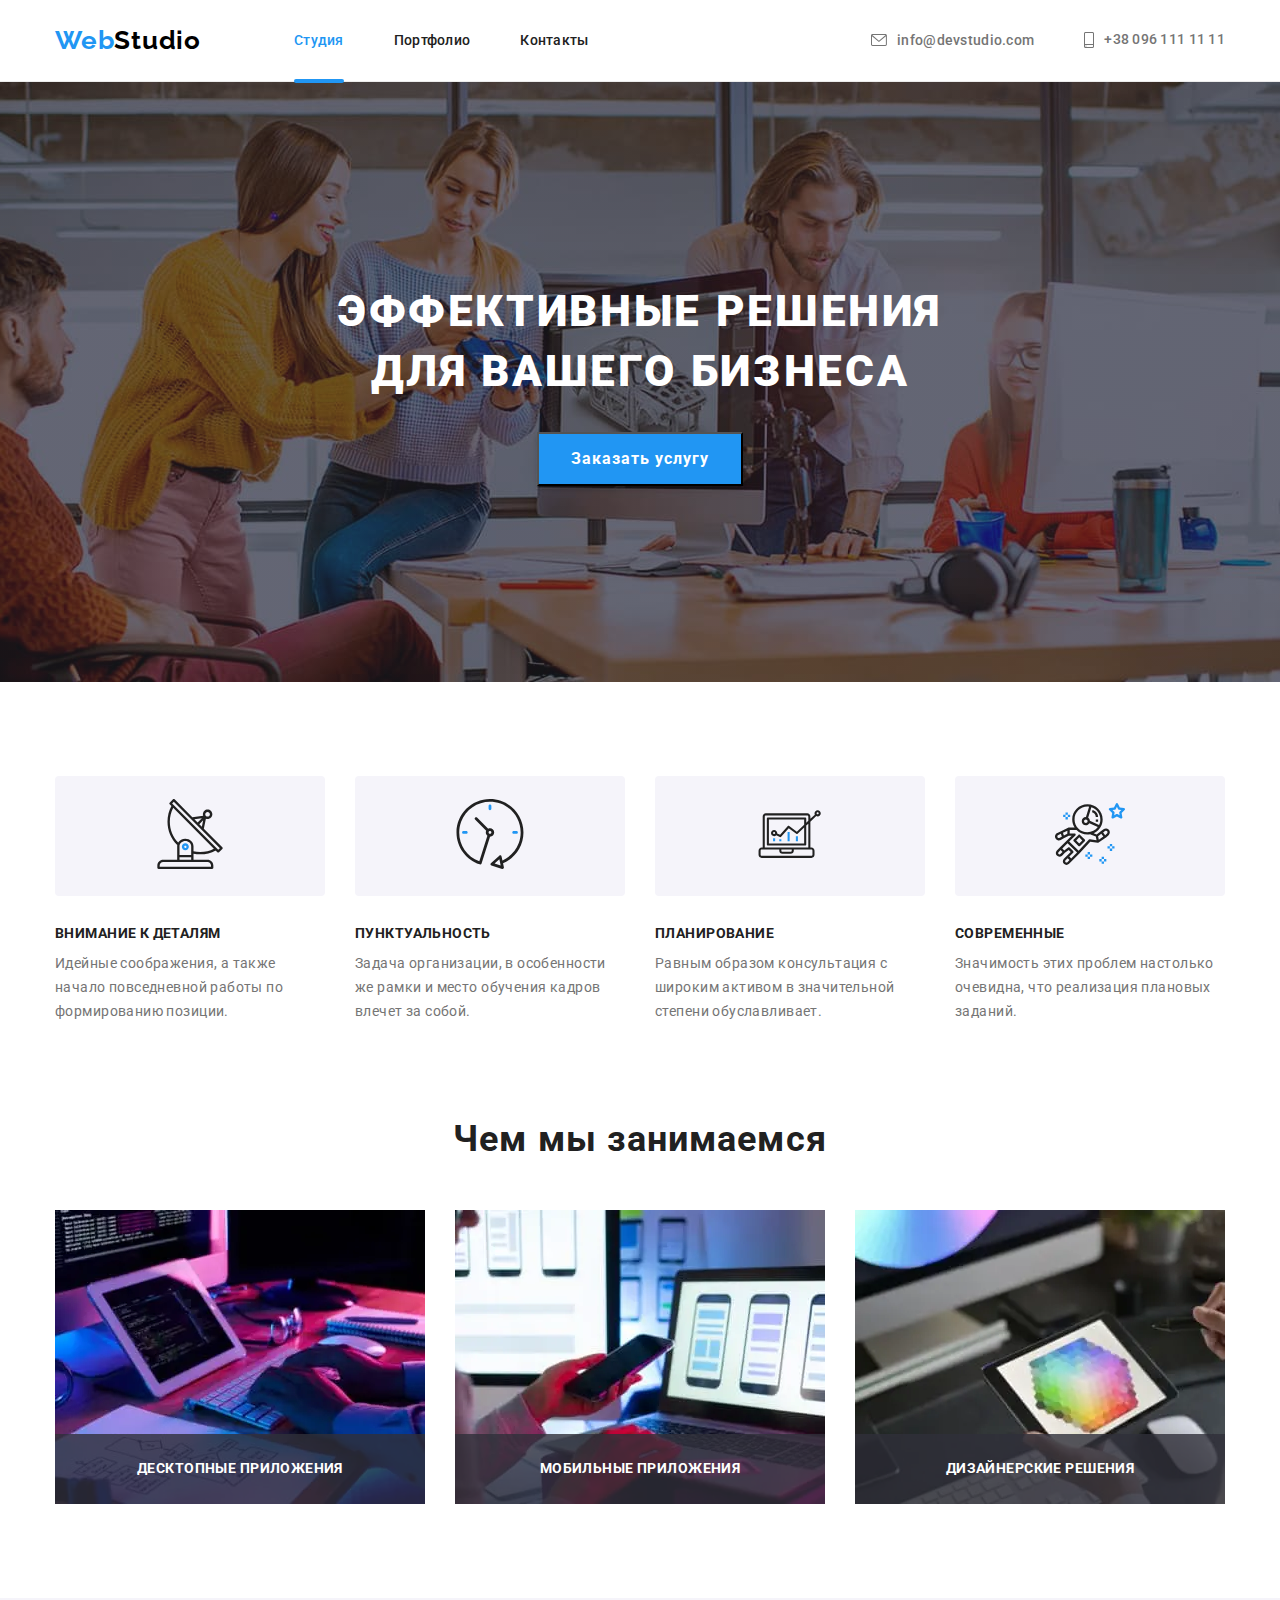
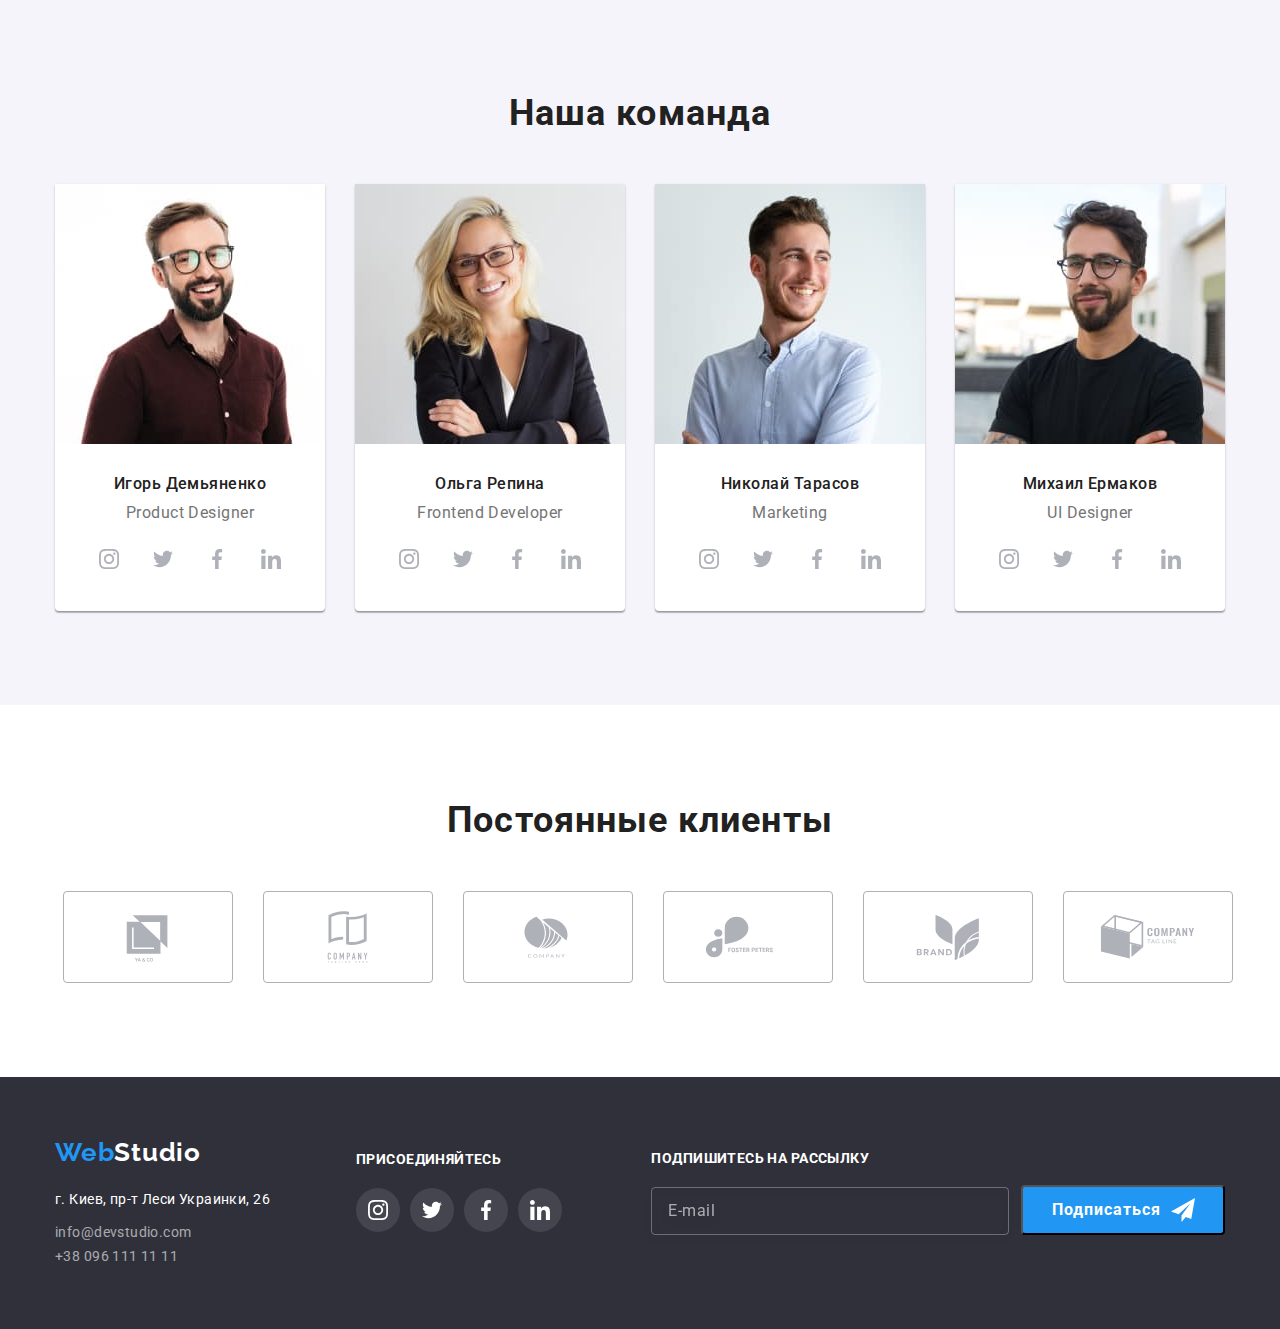
==== commit 791eaeb7: "GoIT" ====
--- a/index.html
+++ b/index.html
@@ -298,11 +298,27 @@
           <ul class="we-doing-list">
             <li class="we-doing-list__item">
               <div class="img-doing">
-                <img
-                  src="./images/picture1squoosh.jpg"
-                  width="370"
-                  alt="notebook"
-                />
+                <picture>
+                  <source
+                    srcset="
+                      ./images/we-doing/we-doing-370.webp 1x,
+                      ./images/we-doing/we-doing-740.webp 2x
+                    "
+                    type="image/webp"
+                  />
+
+                  <img
+                    class="wedo__images"
+                    srcset="
+                      ./images/we-doing/we-doing-370.jpg 1x,
+                      ./images/we-doing/we-doing-740.jpg 2x
+                    "
+                    src="./images/we-doing/we-doing-370.jpg"
+                    alt="разработка программного обеспечения"
+                    width="370"
+                    height="294"
+                  />
+                </picture>
                 <div class="strip">
                   <p class="strip-text">Десктопные приложения</p>
                 </div>
@@ -310,11 +326,27 @@
             </li>
             <li class="we-doing-list__item">
               <div class="img-doing">
-                <img
-                  src="./images/picture2squoosh.jpg"
-                  width="370"
-                  alt="phone"
-                />
+                <picture>
+                  <source
+                    srcset="
+                      ./images/we-doing/we-doing2-370.webp 1x,
+                      ./images/we-doing/we-doing2-740.webp 2x
+                    "
+                    type="image/webp"
+                  />
+
+                  <img
+                    class="wedo__images"
+                    srcset="
+                      ./images/we-doing/we-doing2-370.jpg 1x,
+                      ./images/we-doing/we-doing2-740.jpg 2x
+                    "
+                    src="./images/we-doing/we-doing2-370.jpg"
+                    width="370"
+                    height="294"
+                    alt="разработка мобильных приложений"
+                  />
+                </picture>
                 <div class="strip">
                   <p class="strip-text">Мобильные приложения</p>
                 </div>
@@ -322,11 +354,27 @@
             </li>
             <li class="we-doing-list__item">
               <div class="img-doing">
-                <img
-                  src="./images/picture3squoosh.jpg"
-                  width="370"
-                  alt="tablet"
-                />
+                <picture>
+                  <source
+                    srcset="
+                      ./images/we-doing/we-doing3-370.webp 1x,
+                      ./images/we-doing/we-doing3-740.webp 2x
+                    "
+                    type="image/webp"
+                  />
+
+                  <img
+                    class="wedo__images"
+                    srcset="
+                      ./images/we-doing/we-doing3-370.jpg 1x,
+                      ./images/we-doing/we-doing3-740.jpg 2x
+                    "
+                    src="./images/we-doing/we-doing3-370.jpg"
+                    width="370"
+                    height="294"
+                    alt="разработка дизайна веб страниц"
+                  />
+                </picture>
                 <div class="strip">
                   <p class="strip-text">Дизайнерские решения</p>
                 </div>
@@ -335,6 +383,7 @@
           </ul>
         </div>
       </section>
+
       <!--our team-->
 
       <section class="team">
@@ -346,8 +395,8 @@
               <picture>
                 <source
                   srcset="
-                    ./images/img-270/Demayanenko-270.jpg      1x,
-                    ./images/img-540/Demayanenko-540.jpg      2x,
+                    ./images/img-1200/Demayanenko-270.jpg     1x,
+                    ./images/img-1200/Demayanenko-540.jpg     2x,
                     ./images/img-1200/Demayanenko@1200-3x.jpg 3x
                   "
                   media="(min-width: 1200px)"
@@ -373,8 +422,8 @@
                 />
                 <source
                   srcset="
-                    ./images/img-270/Demayanenko-270.webp 1x,
-                    ./images/img-540/Demayanenko-540.webp 2x
+                    ./images/img-1200/Demayanenko-270.webp 1x,
+                    ./images/img-1200/Demayanenko-540.webp 2x
                   "
                   type="image/webp"
                 />
@@ -382,7 +431,7 @@
                   class="team-list__item-images"
                   width="270"
                   height="260"
-                  src="./images/img-270/Demayanenko-270.jpg"
+                  src="./images/img-1200/Demayanenko-270.jpg"
                   alt="Демьяненко"
                 />
               </picture>
@@ -447,8 +496,8 @@
                 <source
                   media="(min-width: 1200px)"
                   srcset="
-                    ./images/img-270/Repina-270.jpg      1x,
-                    ./images/img-540/Repina-540.jpg      2x,
+                    ./images/img-1200/Repina-270.jpg     1x,
+                    ./images/img-1200/Repina-540.jpg     2x,
                     ./images/img-1200/Repina@1200-3x.jpg 3x
                   "
                   type="image/jpg"
@@ -473,8 +522,8 @@
                 />
                 <source
                   srcset="
-                    ./images/img-270/Repina-270.webp 1x,
-                    ./images/img-540/Repina-540.webp 2x
+                    ./images/img-1200/Repina-270.webp 1x,
+                    ./images/img-1200/Repina-540.webp 2x
                   "
                   type="image/webp"
                 />
@@ -482,7 +531,7 @@
                   class="team-list__item-images"
                   width="270"
                   height="260"
-                  src="./images/img-270/Repina-270.jpg"
+                  src="./images/img-1200/Repina-270.jpg"
                   alt="Репина"
                 />
               </picture>
@@ -548,8 +597,8 @@
                 <source
                   media="(min-width: 1200px)"
                   srcset="
-                    ./images/img-270/Tarasov-270.jpg      1x,
-                    ./images/img-540/Tarasov-540.jpg      2x,
+                    ./images/img-1200/Tarasov-270.jpg     1x,
+                    ./images/img-1200/Tarasov-540.jpg     2x,
                     ./images/img-1200/Tarasov@1200-3x.jpg 3x
                   "
                   type="image/jpg"
@@ -574,8 +623,8 @@
                 />
                 <source
                   srcset="
-                    ./images/img-270/Tarasov-270.webp 1x,
-                    ./images/img-540/Tarasov-540.webp 2x
+                    ./images/img-1200/Tarasov-270.webp 1x,
+                    ./images/img-1200/Tarasov-540.webp 2x
                   "
                   type="image/webp"
                 />
@@ -583,7 +632,7 @@
                   class="team-list__item-images"
                   width="270"
                   height="260"
-                  src="./images/img-270/Tarasov-270.jpg"
+                  src="./images/img-1200/Tarasov-270.jpg"
                   alt="Тарасов"
                 />
               </picture>
@@ -648,8 +697,8 @@
               <picture>
                 <source
                   srcset="
-                    ./images/img-270/Ermakov-270.jpg      1x,
-                    ./images/img-540/Ermakov-540.jpg      2x,
+                    ./images/img-1200/Ermakov-270.jpg     1x,
+                    ./images/img-1200/Ermakov-540.jpg     2x,
                     ./images/img-1200/Ermakov@1200-3x.jpg 3x
                   "
                   media="(min-width: 1200px)"
@@ -675,16 +724,17 @@
                 />
                 <source
                   srcset="
-                    ./images/img-270/Ermakov-270.webp 1x,
-                    ./images/img-540/Ermakov-540.webp 2x
-                  "
+                    ./images/img-1200/Ermakov-270.webp 1x,
+                    ./images/img-1200/Ermakov-540.webp 2x
+                  "
+                  media="(min-width: 1200px)"
                   type="image/webp"
                 />
                 <img
                   class="team-list__item-images"
                   width="270"
                   height="260"
-                  src="./images/img-270/Ermakov-270.jpg"
+                  src="./images/img-1200/Ermakov-270.jpg"
                   alt="Ермаков"
                 />
               </picture>
@@ -887,7 +937,7 @@
         <div class="form-container">
           <form class="form-footer">
             <div class="footer-field">
-              <label for="mail" class="footer-field__label"
+              <label for="email" class="footer-field__label"
                 >Подпишитесь на рассылку
                 <input
                   class="footer-field__input"
--- a/css/main.min.css
+++ b/css/main.min.css
@@ -1 +1 @@
-html{-webkit-box-sizing:border-box;box-sizing:border-box}*,::before,::after{-webkit-box-sizing:inherit;box-sizing:inherit}a{text-decoration:none}a:hover{text-decoration:none}textarea{resize:none}ul,li{margin:0;padding:0;list-style-type:none}img{display:block}body{margin:0;font-family:"Roboto",sans-serif;font-size:14px;background-color:#fff;color:#757575}body.modal-open{overflow:hidden}.page-container{margin-left:auto;margin-right:auto;padding-left:15px;padding-right:15px}@media screen and (min-width: 480px){.page-container{width:480px}}@media screen and (min-width: 768px){.page-container{width:768px}}@media screen and (min-width: 1200px){.page-container{width:1200px}}.portfolio-section{padding:60px 0px}@media screen and (min-width: 1200px){.portfolio-section{padding:94px 0px}}.logo{display:-webkit-inline-box;display:-ms-inline-flexbox;display:inline-flex;-webkit-box-align:center;-ms-flex-align:center;align-items:center;padding:15px 0px;font-family:Raleway;font-weight:700;font-size:24px;line-height:1.16;letter-spacing:.03em;margin-right:auto}@media screen and (min-width: 1200px){.logo{font-size:26px;line-height:1.19}}.page-header__logo{color:#2196f3}.page-header__logo:hover,.page-header__logo:focus{color:#2196f3}.page-header__logo-second{color:#000}.footer-logo{margin-bottom:20px;font-family:Raleway;font-weight:700;font-size:24px;line-height:1.16;letter-spacing:.03em}@media screen and (max-width: 767px){.footer-logo{text-align:center}}@media screen and (min-width: 1200px){.footer-logo{font-size:26px;line-height:1.19;margin-left:0px}}.footer-logo__one{text-decoration:none;color:#2196f3}.footer-logo__one:hover,.footer-logo__one:focus{color:#2196f3}.footer-logo__two{color:#fff}.menu-btn{position:absolute;display:-webkit-box;display:-ms-flexbox;display:flex;top:0;right:15px;margin-left:auto;padding:10px 0px;z-index:10;overflow:hidden;background-color:transparent}.menu-btn.active{position:fixed;z-index:7;right:15px}@media screen and (min-width: 768px){.menu-btn{display:none}}.menu-btn svg:hover,.menu-btn svg:focus{fill:#2196f3}.menu-btn .icon-cross{display:none}.menu-btn.active .icon-cross{display:block}.menu-btn.active .icon-menu{display:none}@media screen and (max-width: 767px){.menu{position:fixed;top:0;left:0;width:100%;height:100%;background-color:#fff;-webkit-transform:translateX(-100%);transform:translateX(-100%);-webkit-transition:-webkit-transform cubic-bezier(0.4, 0, 0.2, 1);transition:-webkit-transform cubic-bezier(0.4, 0, 0.2, 1);transition:transform cubic-bezier(0.4, 0, 0.2, 1);transition:transform cubic-bezier(0.4, 0, 0.2, 1), -webkit-transform cubic-bezier(0.4, 0, 0.2, 1)}.menu.active{position:fixed;display:-webkit-box;display:-ms-flexbox;display:flex;-webkit-box-orient:vertical;-webkit-box-direction:normal;-ms-flex-direction:column;flex-direction:column;-webkit-box-pack:justify;-ms-flex-pack:justify;justify-content:space-between;z-index:5;width:100%;height:100%;overflow-y:hidden;-webkit-transform:translateX(0);transform:translateX(0)}}@media screen and (min-width: 768px){.menu{display:-webkit-box;display:-ms-flexbox;display:flex;-webkit-box-pack:justify;-ms-flex-pack:justify;justify-content:space-between;-webkit-box-flex:1;-ms-flex-positive:1;flex-grow:1}}.backdrop{position:fixed;overflow:auto;top:0;left:0;width:100%;height:100%;overflow-y:scroll;z-index:100;background:rgba(0,0,0,.2);opacity:1;-webkit-transition:opacity 250ms cubic-bezier(0.4, 0, 0.2, 1);transition:opacity 250ms cubic-bezier(0.4, 0, 0.2, 1)}.backdrop.is-hidden{opacity:0;pointer-events:none;visibility:hidden}.backdrop.is-hidden .modal{-webkit-transform:translate(-50%, -50%) scale(1.1);transform:translate(-50%, -50%) scale(1.1)}.modal{position:absolute;display:block;top:50%;left:50%;width:450px;height:609px;border-radius:4px;-webkit-transform:translate(-50%, -50%) scale(1);transform:translate(-50%, -50%) scale(1);-webkit-transition:-webkit-transform 250ms cubic-bezier(0.4, 0, 0.2, 1);transition:-webkit-transform 250ms cubic-bezier(0.4, 0, 0.2, 1);transition:transform 250ms cubic-bezier(0.4, 0, 0.2, 1);transition:transform 250ms cubic-bezier(0.4, 0, 0.2, 1), -webkit-transform 250ms cubic-bezier(0.4, 0, 0.2, 1);background:#fff;-webkit-box-shadow:0px 1px 3px rgba(0,0,0,.12),0px 1px 1px rgba(0,0,0,.14),0px 2px 1px rgba(0,0,0,.2);box-shadow:0px 1px 3px rgba(0,0,0,.12),0px 1px 1px rgba(0,0,0,.14),0px 2px 1px rgba(0,0,0,.2)}@media screen and (min-width: 768px)and (max-height: 580px){.modal{top:75%}}@media screen and (min-width: 1200px){.modal{width:528px;height:581px}}.close-modal{position:absolute;display:-webkit-box;display:-ms-flexbox;display:flex;-webkit-box-pack:center;-ms-flex-pack:center;justify-content:center;-webkit-box-align:center;-ms-flex-align:center;align-items:center;cursor:pointer;width:30px;height:30px;top:8px;right:8px;background:#fff;border:1px solid rgba(0,0,0,.1);border-radius:50%}.close{position:absolute;display:-webkit-box;display:-ms-flexbox;display:flex;-webkit-box-pack:center;-ms-flex-pack:center;justify-content:center;-webkit-box-align:center;-ms-flex-align:center;align-items:center;top:50%;-webkit-transform:translateY(-50%);transform:translateY(-50%);fill:#000;-webkit-transition:fill 250ms cubic-bezier(0.4, 0, 0.2, 1);transition:fill 250ms cubic-bezier(0.4, 0, 0.2, 1)}.close-modal:hover>.close{fill:#2196f3}.close-modal:focus-within>.close{fill:#2196f3}.form{position:relative;padding-top:25px;padding-left:40px;padding-right:40px;min-width:528px;max-height:581px}@media screen and (max-width: 1199px){.form{padding-left:40px;padding-right:40px;max-height:342px;min-width:370px}}.modal-title{margin:0;display:block;padding-top:40px;font-weight:700;font-size:20px;line-height:1.15;text-align:center;letter-spacing:.03em;color:#212121}@media screen and (max-width: 1199px){.modal-title{padding:40px 40px 0 40px}}.form-field{position:relative;display:block;margin-bottom:25px}.form-field__label{position:absolute;top:0;-webkit-transform:translateY(-100%);transform:translateY(-100%);margin-bottom:5px;font-weight:400;font-size:12px;line-height:1.67;letter-spacing:.01em;color:#757575}cursor{width:16px;height:0px;border:1px solid #000;-webkit-transform:rotate(90deg);transform:rotate(90deg);cursor:url(../images/cursor.jpg)}.form-field__input{display:block;width:100%;margin:0;padding:11px 12px;padding-left:42px;border:1px solid rgba(33,33,33,.2);border-radius:4px;-webkit-transition:border-color 250ms cubic-bezier(0.4, 0, 0.2, 1),outline 250ms cubic-bezier(0.4, 0, 0.2, 1);transition:border-color 250ms cubic-bezier(0.4, 0, 0.2, 1),outline 250ms cubic-bezier(0.4, 0, 0.2, 1)}.form-field:focus-within>.form-field__input{border-color:#2196f3;outline:#2196f3}.policy-label__agreement{font-weight:400;font-size:14px;line-height:1.71;letter-spacing:.03em;-webkit-text-decoration-line:underline;text-decoration-line:underline;color:#2196f3}@media screen and (max-width: 1199px){.policy-label__agreement{font-size:12px;line-height:1.16}}.policy-label__text{display:block;margin-left:25px;font-weight:400;font-size:14px;line-height:1.71;letter-spacing:.03em;color:#757575}@media screen and (max-width: 1199px){.policy-label__text{font-size:12px;line-height:1.16}}.policy-label{position:relative;display:block;text-align:center;margin-bottom:30px}@media screen and (max-width: 1199px){.policy-label{margin-bottom:30px;text-align:center}}.policy-label input[type=checkbox]{margin:0;width:16px;height:15px}.policy-label__checkbox{position:absolute;width:1px;height:1px;margin:-1px;border:0;padding:0;clip:rect(0 0 0 0);overflow:hidden}.policy-label__icon{position:absolute;display:-webkit-box;display:-ms-flexbox;display:flex;-webkit-box-pack:center;-ms-flex-pack:center;justify-content:center;-webkit-box-align:center;-ms-flex-align:center;align-items:center;width:18px;height:18px;margin-left:12px;border:1px solid #212121;border-radius:4px;-webkit-transition:-webkit-transform 250ms cubic-bezier(0.4, 0, 0.2, 1);transition:-webkit-transform 250ms cubic-bezier(0.4, 0, 0.2, 1);transition:transform 250ms cubic-bezier(0.4, 0, 0.2, 1);transition:transform 250ms cubic-bezier(0.4, 0, 0.2, 1), -webkit-transform 250ms cubic-bezier(0.4, 0, 0.2, 1)}.policy-label__checkbox:checked+.policy-label__icon{-webkit-transform:scale(1.2);transform:scale(1.2);border-color:transparent;background-image:url(../images/symbol-defs.svg#icon-check);background-size:contain;background-origin:border-box;background-color:#2196f3}@media screen and (max-width: 1199px){.policy-label__icon{margin-left:0;margin-top:-3px}}.icon-check{position:absolute;display:block;text-align:center}.form-field__comment{min-width:448px;max-height:120px;padding:12px 16px;border:1px solid rgba(33,33,33,.2);border-radius:4px;-webkit-transition:border-color 250ms cubic-bezier(0.4, 0, 0.2, 1);transition:border-color 250ms cubic-bezier(0.4, 0, 0.2, 1)}.form-field:focus-within>.form-field__comment{border-color:#2196f3;outline:#2196f3}@media screen and (max-width: 1199px){.form-field__comment{min-width:370px;max-height:120px;margin-bottom:-5px}}.form-field__input::-webkit-input-placeholder{font-size:12px;line-height:1.17;letter-spacing:.01em;color:rgba(117,117,117,.5)}.form-field__input::-moz-placeholder{font-size:12px;line-height:1.17;letter-spacing:.01em;color:rgba(117,117,117,.5)}.form-field__input:-ms-input-placeholder{font-size:12px;line-height:1.17;letter-spacing:.01em;color:rgba(117,117,117,.5)}.form-field__input::-ms-input-placeholder{font-size:12px;line-height:1.17;letter-spacing:.01em;color:rgba(117,117,117,.5)}.form-field__input::placeholder{font-size:12px;line-height:1.17;letter-spacing:.01em;color:rgba(117,117,117,.5)}.form-field__icon{position:absolute;display:inline-block;width:18px;height:18px;top:50%;-webkit-transform:translateY(-50%);transform:translateY(-50%);left:12px;border:1px solid #fff;-webkit-transition:fill 250ms cubic-bezier(0.4, 0, 0.2, 1),-webkit-filter 250ms cubic-bezier(0.4, 0, 0.2, 1);transition:fill 250ms cubic-bezier(0.4, 0, 0.2, 1),-webkit-filter 250ms cubic-bezier(0.4, 0, 0.2, 1);transition:fill 250ms cubic-bezier(0.4, 0, 0.2, 1),filter 250ms cubic-bezier(0.4, 0, 0.2, 1);transition:fill 250ms cubic-bezier(0.4, 0, 0.2, 1),filter 250ms cubic-bezier(0.4, 0, 0.2, 1),-webkit-filter 250ms cubic-bezier(0.4, 0, 0.2, 1)}.form-field__input:focus~.form-field__icon{fill:#2196f3;-webkit-filter:drop-shadow(0px 4px 4px rgba(0, 0, 0, 0.25));filter:drop-shadow(0px 4px 4px rgba(0, 0, 0, 0.25))}.form-button__forward{margin:0;top:0;left:0;margin-left:auto;margin-right:auto;padding-bottom:40px;min-width:200px;max-height:50px;padding:10px 56px;font-weight:700;font-size:16px;line-height:1.87;font-family:inherit;display:-webkit-box;display:-ms-flexbox;display:flex;-webkit-box-align:center;-ms-flex-align:center;align-items:center;text-align:center;letter-spacing:.06em;-webkit-box-shadow:0px 4px 4px rgba(0,0,0,.15);box-shadow:0px 4px 4px rgba(0,0,0,.15);background-color:#2196f3;color:#fff;-webkit-transition:-webkit-filter 250ms cubic-bezier(0.4, 0, 0.2, 1);transition:-webkit-filter 250ms cubic-bezier(0.4, 0, 0.2, 1);transition:filter 250ms cubic-bezier(0.4, 0, 0.2, 1);transition:filter 250ms cubic-bezier(0.4, 0, 0.2, 1), -webkit-filter 250ms cubic-bezier(0.4, 0, 0.2, 1)}.form-button__forward:hover,.form-button__forward:focus{-webkit-filter:drop-shadow(0px 4px 4px rgba(0, 0, 0, 0.25));filter:drop-shadow(0px 4px 4px rgba(0, 0, 0, 0.25))}.page-header{position:relative;display:-webkit-box;display:-ms-flexbox;display:flex;padding:0;margin:0;background:#fff;border-bottom:1px solid #ececec}.page-header__nav-main{display:-webkit-box;display:-ms-flexbox;display:flex;-webkit-box-align:center;-ms-flex-align:center;align-items:center}@media screen and (max-width: 767px){.page-header__nav-main{-webkit-box-pack:justify;-ms-flex-pack:justify;justify-content:space-between;margin:0}}@media screen and (min-width: 1200px){.page-header__nav-main{-webkit-box-pack:center;-ms-flex-pack:center;justify-content:center}}@media screen and (max-width: 767px){.site-nav{position:absolute;display:-webkit-box;display:-ms-flexbox;display:flex;-webkit-box-orient:vertical;-webkit-box-direction:normal;-ms-flex-direction:column;flex-direction:column;top:0;left:0;padding:58px 0px 0px 40px}}@media screen and (min-width: 768px){.site-nav{display:-webkit-box;display:-ms-flexbox;display:flex;margin-left:38px}}@media screen and (min-width: 1200px){.site-nav{display:-webkit-box;display:-ms-flexbox;display:flex;margin-left:43px}}@media screen and (max-width: 767px){.site-nav__item{margin-bottom:52px}.site-nav__item:last-child{margin-bottom:0}}@media screen and (min-width: 768px){.site-nav__item{padding-top:32px;padding-bottom:32px;margin-left:50px}.site-nav__item:last-child{margin-right:0}}.site-nav__link{position:relative;font-weight:500;line-height:1.18px;font-size:40px;text-align:center;letter-spacing:.02em;-webkit-transition:color 250ms cubic-bezier(0.4, 0, 0.2, 1);transition:color 250ms cubic-bezier(0.4, 0, 0.2, 1);color:#212121}.site-nav__link:hover,.site-nav__link:focus{color:#2196f3}@media screen and (max-width: 767px){.site-nav__link:not(:last-child){margin-bottom:32px}}@media screen and (min-width: 768px){.site-nav__link{font-size:14px;line-height:1.14}}.current{color:#2196f3}.current::after{content:"";display:block;position:absolute;top:47px;bottom:auto;width:100%;height:4px;border-radius:4px;background-color:#2196f3}@media only screen and (max-width: 767px){.current::after{display:none}}@media screen and (max-width: 767px){.site-contacts{position:fixed;display:-webkit-box;display:-ms-flexbox;display:flex;-webkit-box-orient:vertical;-webkit-box-direction:normal;-ms-flex-direction:column;flex-direction:column;flex-direction:column-reverse;top:75%;left:0;-webkit-transform:translateY(-75%);transform:translateY(-75%);padding:0px 0px 64px 40px}}@media screen and (min-width: 768px)and (max-width: 1199px){.site-contacts{margin-left:auto;padding-top:21px}}@media screen and (min-width: 1200px){.site-contacts{display:-webkit-box;display:-ms-flexbox;display:flex;-webkit-box-pack:center;-ms-flex-pack:center;justify-content:center;-webkit-box-align:center;-ms-flex-align:center;align-items:center;margin:0;margin-left:auto}}@media screen and (max-width: 767px){.site-contacts__item{margin-bottom:32px}.site-contacts__item:first-child{margin-bottom:0}}@media(min-width: 768px)and (max-width: 1199px){.site-contacts__item{margin-bottom:10px}.site-contacts__item:last-child{margin-bottom:0}}@media screen and (min-width: 1200px){.site-contacts__item{margin-left:50px}.site-contacts__item:last-child{margin-right:0}}.site-contacts__link{display:-webkit-box;display:-ms-flexbox;display:flex;-webkit-box-align:center;-ms-flex-align:center;align-items:center;font-weight:500;font-size:34px;line-height:1.18;letter-spacing:.02em;-webkit-transition:color 250ms cubic-bezier(0.4, 0, 0.2, 1);transition:color 250ms cubic-bezier(0.4, 0, 0.2, 1);color:#757575}.site-contacts__link:hover,.site-contacts__link:focus{color:#2196f3}@media screen and (min-width: 768px){.site-contacts__link{font-size:12px;line-height:1.16}}@media screen and (min-width: 1200px){.site-contacts__link{font-size:14px;line-height:1.14}}@media screen and (max-width: 767px){.mailto{font-style:normal;font-weight:500;font-size:24px;line-height:1.17;letter-spacing:.02em;color:#757575}}.site-contacts__icon{opacity:0}@media screen and (min-width: 768px){.site-contacts__icon{opacity:1;margin-right:8px;-webkit-transition:fill 250ms cubic-bezier(0.4, 0, 0.2, 1);transition:fill 250ms cubic-bezier(0.4, 0, 0.2, 1);fill:#757575}.site-contacts__link:hover .site-contacts__icon,.site-contacts__link:focus .site-contacts__icon{fill:#2196f3}}@media screen and (min-width: 1200px){.site-contacts__icon{margin-right:10px}}.social-networks{display:none}@media screen and (max-width: 767px){.social-networks{position:fixed;display:-webkit-box;display:-ms-flexbox;display:flex;-ms-flex-wrap:wrap;flex-wrap:wrap;top:90%;left:0;-webkit-transform:translateY(-90%);transform:translateY(-90%);padding:0 0 48px 40px;font-style:normal;font-weight:500;font-size:18px;line-height:1.22;letter-spacing:.02em;color:#2196f3}.social-networks__item{position:relative;margin-left:10px}.social-networks__item:not(:last-child){margin-right:10px}.social-networks__icon{position:absolute;top:50%;left:100%;border:1px solid rgba(33,33,33,.2);-webkit-transform:rotate(90deg);transform:rotate(90deg)}}.hero{height:400px;max-width:580px;padding-top:118px;padding-bottom:118px;margin:0 auto;text-align:center;background:#2f303a}@media screen and (min-width: 1200px){.hero{padding-top:200px;padding-bottom:200px}}.hero-title{margin-top:0px;margin-bottom:30px;font-weight:900;font-size:26px;line-height:1.62;text-align:center;letter-spacing:.06em;text-transform:uppercase;color:#fff}@media screen and (min-width: 1200px){.hero-title{font-size:44px;line-height:1.36}}.button{display:inline-block;padding:10px 32px;min-width:200px;font-family:inherit;font-weight:700;font-size:16px;line-height:1.87;-webkit-box-align:center;-ms-flex-align:center;align-items:center;letter-spacing:.06em;cursor:pointer;border-radius:4px solid;-webkit-box-shadow:0px 4px 4px rgba(0,0,0,.15);box-shadow:0px 4px 4px rgba(0,0,0,.15);-webkit-transition:-webkit-filter 250ms cubic-bezier(0.4, 0, 0.2, 1);transition:-webkit-filter 250ms cubic-bezier(0.4, 0, 0.2, 1);transition:filter 250ms cubic-bezier(0.4, 0, 0.2, 1);transition:filter 250ms cubic-bezier(0.4, 0, 0.2, 1), -webkit-filter 250ms cubic-bezier(0.4, 0, 0.2, 1);color:#fff;background-color:#2196f3}.button:hover,.button:focus{-webkit-filter:drop-shadow(0px 4px 4px rgba(0, 0, 0, 0.25));filter:drop-shadow(0px 4px 4px rgba(0, 0, 0, 0.25))}.overlay{margin-left:auto;margin-right:auto;background-repeat:no-repeat;background-position:center;background-size:cover}@media screen and (max-width: 767px){.overlay{background-image:-webkit-gradient(linear, left top, right top, from(rgba(47, 48, 58, 0.5)), to(rgba(47, 48, 58, 0.3))),url(../images/img-480/img-overlay@1x.jpg);background-image:linear-gradient(to right, rgba(47, 48, 58, 0.5), rgba(47, 48, 58, 0.3)),url(../images/img-480/img-overlay@1x.jpg)}}@media screen and (max-width: 767px)and (min-device-pixel-ratio: 2),screen and (max-width: 767px)and (-webkit-min-device-pixel-ratio: 2),screen and (max-width: 767px)and (min-resolution: 192dpi),screen and (max-width: 767px)and (min-resolution: 2dppx){.overlay{background-image:-webkit-gradient(linear, left top, right top, from(rgba(47, 48, 58, 0.5)), to(rgba(47, 48, 58, 0.3))),url(../images/img-768/img-overlay@2x.jpg);background-image:linear-gradient(to right, rgba(47, 48, 58, 0.5), rgba(47, 48, 58, 0.3)),url(../images/img-768/img-overlay@2x.jpg)}}@media screen and (max-width: 767px)and (min-device-pixel-ratio: 2)and (min-device-pixel-ratio: 3),screen and (max-width: 767px)and (min-device-pixel-ratio: 2)and (-webkit-min-device-pixel-ratio: 3),screen and (max-width: 767px)and (min-device-pixel-ratio: 2)and (min-resolution: 288dpi),screen and (max-width: 767px)and (min-device-pixel-ratio: 2)and (min-resolution: 3dppx),screen and (max-width: 767px)and (-webkit-min-device-pixel-ratio: 2)and (min-device-pixel-ratio: 3),screen and (max-width: 767px)and (min-resolution: 192dpi)and (min-device-pixel-ratio: 3),screen and (max-width: 767px)and (-webkit-min-device-pixel-ratio: 2)and (-webkit-min-device-pixel-ratio: 3),screen and (max-width: 767px)and (min-resolution: 192dpi)and (min-resolution: 288dpi),screen and (max-width: 767px)and (min-resolution: 192dpi)and (min-resolution: 3dppx),screen and (max-width: 767px)and (min-resolution: 2dppx)and (min-device-pixel-ratio: 3),screen and (max-width: 767px)and (min-resolution: 2dppx)and (min-resolution: 288dpi),screen and (max-width: 767px)and (min-resolution: 2dppx)and (min-resolution: 3dppx){.overlay{background-image:-webkit-gradient(linear, left top, right top, from(rgba(47, 48, 58, 0.5)), to(rgba(47, 48, 58, 0.3))),url(../images/img-1200/img-overlay@3x.jpg);background-image:linear-gradient(to right, rgba(47, 48, 58, 0.5), rgba(47, 48, 58, 0.3)),url(../images/img-1200/img-overlay@3x.jpg)}}@media screen and (min-width: 768px){.overlay{max-width:880px;background-image:-webkit-gradient(linear, left top, right top, from(rgba(47, 48, 58, 0.5)), to(rgba(47, 48, 58, 0.3))),url(../images/img-480/img-overlay@768.jpg);background-image:linear-gradient(to right, rgba(47, 48, 58, 0.5), rgba(47, 48, 58, 0.3)),url(../images/img-480/img-overlay@768.jpg)}}@media screen and (min-width: 768px)and (min-device-pixel-ratio: 2),screen and (min-width: 768px)and (-webkit-min-device-pixel-ratio: 2),screen and (min-width: 768px)and (min-resolution: 192dpi),screen and (min-width: 768px)and (min-resolution: 2dppx){.overlay{background-image:-webkit-gradient(linear, left top, right top, from(rgba(47, 48, 58, 0.5)), to(rgba(47, 48, 58, 0.3))),url(../images/img-768/img-overlay@768-2x.jpg);background-image:linear-gradient(to right, rgba(47, 48, 58, 0.5), rgba(47, 48, 58, 0.3)),url(../images/img-768/img-overlay@768-2x.jpg)}}@media screen and (min-width: 768px)and (min-device-pixel-ratio: 2)and (min-device-pixel-ratio: 3),screen and (min-width: 768px)and (min-device-pixel-ratio: 2)and (-webkit-min-device-pixel-ratio: 3),screen and (min-width: 768px)and (min-device-pixel-ratio: 2)and (min-resolution: 288dpi),screen and (min-width: 768px)and (min-device-pixel-ratio: 2)and (min-resolution: 3dppx),screen and (min-width: 768px)and (-webkit-min-device-pixel-ratio: 2)and (min-device-pixel-ratio: 3),screen and (min-width: 768px)and (min-resolution: 192dpi)and (min-device-pixel-ratio: 3),screen and (min-width: 768px)and (-webkit-min-device-pixel-ratio: 2)and (-webkit-min-device-pixel-ratio: 3),screen and (min-width: 768px)and (min-resolution: 192dpi)and (min-resolution: 288dpi),screen and (min-width: 768px)and (min-resolution: 192dpi)and (min-resolution: 3dppx),screen and (min-width: 768px)and (min-resolution: 2dppx)and (min-device-pixel-ratio: 3),screen and (min-width: 768px)and (min-resolution: 2dppx)and (min-resolution: 288dpi),screen and (min-width: 768px)and (min-resolution: 2dppx)and (min-resolution: 3dppx){.overlay{background-image:-webkit-gradient(linear, left top, right top, from(rgba(47, 48, 58, 0.5)), to(rgba(47, 48, 58, 0.3))),url(../images/img-1200/img-overlay@768-3x.jpg);background-image:linear-gradient(to right, rgba(47, 48, 58, 0.5), rgba(47, 48, 58, 0.3)),url(../images/img-1200/img-overlay@768-3x.jpg)}}@media screen and (min-width: 1200px){.overlay{max-width:1600px;height:600px;background-image:-webkit-gradient(linear, left top, left bottom, from(rgba(47, 48, 58, 0.4)), to(rgba(47, 48, 58, 0.4))),url(../images/img-480/img-overlay@1200.jpg);background-image:linear-gradient(rgba(47, 48, 58, 0.4), rgba(47, 48, 58, 0.4)),url(../images/img-480/img-overlay@1200.jpg)}}@media screen and (min-width: 1200px)and (min-device-pixel-ratio: 2),screen and (min-width: 1200px)and (-webkit-min-device-pixel-ratio: 2),screen and (min-width: 1200px)and (min-resolution: 192dpi),screen and (min-width: 1200px)and (min-resolution: 2dppx){.overlay{background-image:-webkit-gradient(linear, left top, right top, from(rgba(47, 48, 58, 0.5)), to(rgba(47, 48, 58, 0.3))),url(../images/img-768/img-overlay@1200-2x.jpg);background-image:linear-gradient(to right, rgba(47, 48, 58, 0.5), rgba(47, 48, 58, 0.3)),url(../images/img-768/img-overlay@1200-2x.jpg)}}@media screen and (min-width: 1200px)and (min-device-pixel-ratio: 2)and (min-device-pixel-ratio: 3),screen and (min-width: 1200px)and (min-device-pixel-ratio: 2)and (-webkit-min-device-pixel-ratio: 3),screen and (min-width: 1200px)and (min-device-pixel-ratio: 2)and (min-resolution: 288dpi),screen and (min-width: 1200px)and (min-device-pixel-ratio: 2)and (min-resolution: 3dppx),screen and (min-width: 1200px)and (-webkit-min-device-pixel-ratio: 2)and (min-device-pixel-ratio: 3),screen and (min-width: 1200px)and (min-resolution: 192dpi)and (min-device-pixel-ratio: 3),screen and (min-width: 1200px)and (-webkit-min-device-pixel-ratio: 2)and (-webkit-min-device-pixel-ratio: 3),screen and (min-width: 1200px)and (min-resolution: 192dpi)and (min-resolution: 288dpi),screen and (min-width: 1200px)and (min-resolution: 192dpi)and (min-resolution: 3dppx),screen and (min-width: 1200px)and (min-resolution: 2dppx)and (min-device-pixel-ratio: 3),screen and (min-width: 1200px)and (min-resolution: 2dppx)and (min-resolution: 288dpi),screen and (min-width: 1200px)and (min-resolution: 2dppx)and (min-resolution: 3dppx){.overlay{background-image:-webkit-gradient(linear, left top, right top, from(rgba(47, 48, 58, 0.5)), to(rgba(47, 48, 58, 0.3))),url(../images/img-1200/img-overlay@1200-3x.jpg);background-image:linear-gradient(to right, rgba(47, 48, 58, 0.5), rgba(47, 48, 58, 0.3)),url(../images/img-1200/img-overlay@1200-3x.jpg)}}.peculiarities{padding-top:60px;padding-bottom:60px;background:#fff}@media screen and (min-width: 1200px){.peculiarities{padding-top:94px;padding-bottom:94px}}.peculiarities-list{display:-webkit-box;display:-ms-flexbox;display:flex;-ms-flex-wrap:wrap;flex-wrap:wrap;-webkit-box-pack:center;-ms-flex-pack:center;justify-content:center}.peculiarities-list__item{max-width:450px;width:100%}@media screen and (max-width: 767px){.peculiarities-list__item:not(:last-child){margin-bottom:30px}}@media screen and (min-width: 768px){.peculiarities-list__item{width:calc((100% - 60px) / 2);margin-right:30px;margin-bottom:30px}.peculiarities-list__item:nth-child(2n){margin-right:0}.peculiarities-list__item:nth-last-child(-n+2){margin-bottom:0}}@media screen and (min-width: 1200px){.peculiarities-list__item{margin:0;width:270px;margin-left:30px}}.peculiarities-list__item:first-child{margin-left:0}.peculiarities-list__title{margin:0;padding:0;margin-bottom:10px;font-weight:700;font-size:14px;line-height:1.14;letter-spacing:.03em;text-transform:uppercase;color:#212121}@media screen and (max-width: 767px){.peculiarities-list__title{text-align:center;margin-bottom:10px}}.peculiarities-list__text{margin:0;padding:0;font-weight:400;font-size:14px;line-height:1.71;letter-spacing:.03em;color:#757575}.icon-box{display:-webkit-box;display:-ms-flexbox;display:flex;-webkit-box-pack:center;-ms-flex-pack:center;justify-content:center;-webkit-box-align:center;-ms-flex-align:center;align-items:center;max-width:450px;width:100%;height:120px;margin-bottom:30px;background:#f5f4fa;border-radius:4px}@media screen and (min-width: 1200px){.icon-box{width:270px}.icon-box+.icon-box{margin-left:30px}}.we-doing{padding-bottom:94px;background:var(--primary-white-color)}@media only screen and (max-width: 1199px){.we-doing{display:none}}.we-doing-list{display:-webkit-box;display:-ms-flexbox;display:flex;-ms-flex-wrap:wrap;flex-wrap:wrap}.we-doing-list__item{margin-right:30px}.we-doing-list__item:last-child{margin-right:0}.section-title{margin:0 auto;margin-bottom:30px;font-weight:700;font-size:28px;text-align:center;letter-spacing:.03em;line-height:1.17;color:#212121}@media screen and (min-width: 1200px){.section-title{margin-bottom:50px}}@media screen and (min-width: 1200px){.section-title{font-size:36px}}.img-doing{position:relative}.strip{position:absolute;display:-webkit-box;display:-ms-flexbox;display:flex;-webkit-box-align:center;-ms-flex-align:center;align-items:center;-webkit-box-pack:center;-ms-flex-pack:center;justify-content:center;width:370px;height:70px;bottom:0;background:rgba(47,48,58,.8)}.strip-text{margin:0;font-weight:700;font-size:14px;line-height:1.14px;text-align:center;letter-spacing:.03em;text-transform:uppercase;color:#fff}.team{padding:60px 0px;margin:0px auto;background:#f5f4fa}@media screen and (min-width: 1200px){.team{padding:94px 0px}}@media screen and (min-width: 768px)and (max-width: 1199px){.team-list{display:-webkit-box;display:-ms-flexbox;display:flex;-ms-flex-wrap:wrap;flex-wrap:wrap;margin:-15px}}@media screen and (min-width: 1200px){.team-list{display:-webkit-box;display:-ms-flexbox;display:flex}}.team-list__item{width:100%;background:#fff;-webkit-box-shadow:0px 1px 3px rgba(0,0,0,.12),0px 1px 1px rgba(0,0,0,.14),0px 2px 1px rgba(0,0,0,.2);box-shadow:0px 1px 3px rgba(0,0,0,.12),0px 1px 1px rgba(0,0,0,.14),0px 2px 1px rgba(0,0,0,.2);border-radius:0px 0px 4px 4px}@media screen and (max-width: 767px){.team-list__item:not(:last-child){margin-bottom:30px}}@media screen and (min-width: 768px)and (max-width: 1199px){.team-list__item{width:calc((100% - 4 * 15px) / 2);margin:15px}}@media screen and (min-width: 1200px){.team-list__item{margin-right:30px;text-align:center;-webkit-box-align:center;-ms-flex-align:center;align-items:center}.team-list__item:last-child{margin-right:0}}.team-list__item-images{display:block;width:100%;height:auto}.team-box{text-align:center;padding-top:30px;padding-bottom:24px}@media screen and (min-width: 1200px){.team-box{padding:30px 0px}}.team-box__title{margin:0;margin-bottom:10px;font-weight:500;font-size:16px;line-height:1.19;letter-spacing:.03em;color:#212121}.team-box__text{margin:0;font-weight:400;font-size:16px;line-height:1.19;letter-spacing:.03em;color:#757575}.social-list{display:-webkit-box;display:-ms-flexbox;display:flex;-webkit-box-pack:center;-ms-flex-pack:center;justify-content:center;margin-top:15px}.social-list__item{margin-right:10px}.social-list__item:last-child{margin-right:0}.social-list__link{display:-webkit-box;display:-ms-flexbox;display:flex;-webkit-box-pack:center;-ms-flex-pack:center;justify-content:center;-webkit-box-align:center;-ms-flex-align:center;align-items:center;text-decoration:none;width:44px;height:44px;border-radius:50%;-webkit-transition:background-color 250ms cubic-bezier(0.4, 0, 0.2, 1);transition:background-color 250ms cubic-bezier(0.4, 0, 0.2, 1)}.social-list__item:hover .social-list__link,.social-list__item:focus .social-list__link{background-color:#2196f3}.social-list__icon{-webkit-transition:fill 250ms cubic-bezier(0.4, 0, 0.2, 1);transition:fill 250ms cubic-bezier(0.4, 0, 0.2, 1);fill:#afb1b8}.social-list__item:hover .social-list__icon,.social-list__item:focus .social-list__icon{fill:#fff}.clients{padding-top:60px;padding-bottom:60px}@media screen and (min-width: 1200px){.clients{padding-top:94px;padding-bottom:94px}}.clients-list{display:-webkit-box;display:-ms-flexbox;display:flex;-ms-flex-wrap:wrap;flex-wrap:wrap;-webkit-box-pack:center;-ms-flex-pack:center;justify-content:center;-webkit-box-align:center;-ms-flex-align:center;align-items:center;margin:-15px}.clients-list__link{display:-webkit-box;display:-ms-flexbox;display:flex;-webkit-box-pack:center;-ms-flex-pack:center;justify-content:center;-webkit-box-align:center;-ms-flex-align:center;align-items:center;width:210px;height:92px}@media screen and (min-width: 768){.clients-list__link{width:226px}}.clients-list__item{display:-webkit-box;display:-ms-flexbox;display:flex;-webkit-box-pack:center;-ms-flex-pack:center;justify-content:center;width:calc((100% - 6 * 15px) / 2);margin:15px;border:1px solid #afb1b8;border-radius:4px;-webkit-transition:color 250ms cubic-bezier(0.4, 0, 0.2, 1),border 250ms cubic-bezier(0.4, 0, 0.2, 1);transition:color 250ms cubic-bezier(0.4, 0, 0.2, 1),border 250ms cubic-bezier(0.4, 0, 0.2, 1)}.clients-list__item:hover,.clients-list__item:focus{border:1px solid #2196f3}@media screen and (min-width: 768px){.clients-list__item{width:calc((100% - 6 * 15px) / 3);margin:15px}}@media screen and (min-width: 1200px){.clients-list__item{width:170px;height:92px;margin-right:15px}.clients-list__item:last-child{margin-right:0}}.clients-list__icon{-webkit-transition:fill 250ms cubic-bezier(0.4, 0, 0.2, 1);transition:fill 250ms cubic-bezier(0.4, 0, 0.2, 1);fill:#afb1b8}.clients-list__item:hover .clients-list__icon,.clients-list__item:focus .clients-list__icon{fill:#2196f3}.footer{display:-webkit-box;display:-ms-flexbox;display:flex;padding:60px 0px;background:#2f303a}@media screen and (min-width: 768px)and (max-width: 1199px){.footer-markup{display:-webkit-box;display:-ms-flexbox;display:flex;-ms-flex-wrap:wrap;flex-wrap:wrap;-ms-flex-pack:distribute;justify-content:space-around}}@media screen and (min-width: 1200px){.footer-markup{display:-webkit-box;display:-ms-flexbox;display:flex;-webkit-box-pack:baseline;-ms-flex-pack:baseline;justify-content:baseline}}.footer-info{min-width:231px;max-height:132px}@media screen and (max-width: 1199px){.footer-info{display:-webkit-box;display:-ms-flexbox;display:flex;-webkit-box-orient:vertical;-webkit-box-direction:normal;-ms-flex-direction:column;flex-direction:column;-webkit-box-align:center;-ms-flex-align:center;align-items:center}}.address{margin-bottom:0}@media screen and (max-width: 1199px){.address-list{text-align:center}}.accurate{display:block;margin:0;margin-bottom:9px;font-style:normal;font-weight:400;font-size:14px;line-height:1.71;letter-spacing:.03em;color:#fff}.accurate:hover,.accurate:focus{color:#fff}.address-list__link{display:block;margin:0;font-style:normal;font-weight:400;font-size:14px;line-height:1.71;letter-spacing:.03em;color:rgba(255,255,255,.6)}.address-list__link:hover,.address-list__link:focus{color:rgba(255,255,255,.6)}@media screen and (max-width: 767px){.network-container{margin-top:60px;text-align:center}}@media screen and (min-width: 768px)and (max-width: 1199px){.network-container{display:-webkit-box;display:-ms-flexbox;display:flex;-webkit-box-orient:vertical;-webkit-box-direction:normal;-ms-flex-direction:column;flex-direction:column;text-align:center;margin-top:5px}}@media screen and (min-width: 1200px){.network-container{-ms-flex-negative:1;flex-shrink:1;margin-left:70px;margin-top:15px;min-width:206px;max-height:80px}}.network-title{margin:0;margin-bottom:20px;font-weight:700;font-size:14px;line-height:1.14;letter-spacing:.03em;text-transform:uppercase;color:#fff}.network-list{display:-webkit-box;display:-ms-flexbox;display:flex}@media screen and (max-width: 767px){.network-list{-webkit-box-pack:center;-ms-flex-pack:center;justify-content:center}}.network-list__item{border-radius:50%;-webkit-transition:background-color 250ms cubic-bezier(0.4, 0, 0.2, 1),border 250ms cubic-bezier(0.4, 0, 0.2, 1);transition:background-color 250ms cubic-bezier(0.4, 0, 0.2, 1),border 250ms cubic-bezier(0.4, 0, 0.2, 1)}.network-list__item:not(:last-child){margin-right:10px}.network-list__link{display:block;padding:12px;width:44px;height:44px;border-radius:50%;background:rgba(255,255,255,.1);fill:#fff}.network-list__link:hover,.network-list__link:focus{border:1px solid #2196f3;background-color:#2196f3;fill:#fff}.form-container{margin:0;padding:0;padding-top:60px}@media screen and (min-width: 768px)and (max-width: 1199px){.form-container{margin-right:auto;margin-left:auto}}@media screen and (min-width: 1200px){.form-container{padding-top:13px;margin-left:auto}}@media screen and (min-width: 1200px){.form-footer{display:-webkit-box;display:-ms-flexbox;display:flex;-webkit-box-align:end;-ms-flex-align:end;align-items:flex-end}}.footer-field__label{margin:0;font-style:normal;font-weight:700;font-size:14px;line-height:1.14;letter-spacing:.03em;text-transform:uppercase;color:#fff}@media screen and (max-width: 767px){.footer-field__label{display:block;text-align:center}}.footer-field__input{display:block;margin:0;margin-top:20px;padding-top:15px;padding-right:16px;padding-bottom:15px;padding-left:16px;width:100%;border:1px solid rgba(255,255,255,.3);border-radius:4px;-webkit-box-sizing:border-box;box-sizing:border-box;color:#fff;-webkit-filter:drop-shadow(0px 4px 4px rgba(0, 0, 0, 0.15));filter:drop-shadow(0px 4px 4px rgba(0, 0, 0, 0.15));background:transparent}@media screen and (min-width: 768px){.footer-field__input{width:450px}}@media screen and (min-width: 1200px){.footer-field__input{width:358px}}.footer-field__input::-webkit-input-placeholder{font-size:16px;line-height:1.25;display:-webkit-box;display:flex;-webkit-box-align:center;align-items:center;letter-spacing:.03em;color:rgba(255,255,255,.6)}.footer-field__input::-moz-placeholder{font-size:16px;line-height:1.25;display:flex;align-items:center;letter-spacing:.03em;color:rgba(255,255,255,.6)}.footer-field__input:-ms-input-placeholder{font-size:16px;line-height:1.25;display:-ms-flexbox;display:flex;-ms-flex-align:center;align-items:center;letter-spacing:.03em;color:rgba(255,255,255,.6)}.footer-field__input::-ms-input-placeholder{font-size:16px;line-height:1.25;display:-ms-flexbox;display:flex;-ms-flex-align:center;align-items:center;letter-spacing:.03em;color:rgba(255,255,255,.6)}.footer-field__input::placeholder{font-size:16px;line-height:1.25;display:-webkit-box;display:-ms-flexbox;display:flex;-webkit-box-align:center;-ms-flex-align:center;align-items:center;letter-spacing:.03em;color:rgba(255,255,255,.6)}.footer-field__btn{display:-webkit-box;display:-ms-flexbox;display:flex;-webkit-box-align:center;-ms-flex-align:center;align-items:center;padding-top:10px;padding-right:28px;padding-bottom:10px;padding-left:29px;min-width:200px;max-height:50px;font-family:inherit;font-weight:700;font-size:16px;line-height:1.87;letter-spacing:.06em;cursor:pointer;border-radius:4px;-webkit-transition:-webkit-box-shadow 250ms cubic-bezier(0.4, 0, 0.2, 1);transition:-webkit-box-shadow 250ms cubic-bezier(0.4, 0, 0.2, 1);transition:box-shadow 250ms cubic-bezier(0.4, 0, 0.2, 1);transition:box-shadow 250ms cubic-bezier(0.4, 0, 0.2, 1), -webkit-box-shadow 250ms cubic-bezier(0.4, 0, 0.2, 1);color:#fff;background-color:#2196f3}.footer-field__btn:hover,.footer-field__btn:focus{-webkit-box-shadow:0px 4px 4px rgba(0,0,0,.15);box-shadow:0px 4px 4px rgba(0,0,0,.15)}@media screen and (max-width: 767px){.footer-field__btn{margin-top:20px;margin-right:auto;margin-left:auto}}@media screen and (min-width: 768px)and (max-width: 1199px){.footer-field__btn{margin-top:20px;margin-right:auto;margin-left:auto}}@media screen and (min-width: 1200px){.footer-field__btn{margin-left:12px}}.footer-field__icon{margin-left:10px}/*# sourceMappingURL=main.min.css.map */+html{-webkit-box-sizing:border-box;box-sizing:border-box}*,::before,::after{-webkit-box-sizing:inherit;box-sizing:inherit}a{text-decoration:none}a:hover{text-decoration:none}textarea{resize:none}ul,li{margin:0;padding:0;list-style-type:none}img{display:block}body{margin:0;font-family:"Roboto",sans-serif;font-size:14px;background-color:#fff;color:#757575}body.modal-open{overflow:hidden}.page-container{margin-left:auto;margin-right:auto;padding-left:15px;padding-right:15px}@media screen and (min-width: 480px){.page-container{width:480px}}@media screen and (min-width: 768px){.page-container{width:768px}}@media screen and (min-width: 1200px){.page-container{width:1200px}}.portfolio-section{padding:60px 0px}@media screen and (min-width: 1200px){.portfolio-section{padding:94px 0px}}.logo{display:-webkit-inline-box;display:-ms-inline-flexbox;display:inline-flex;-webkit-box-align:center;-ms-flex-align:center;align-items:center;padding:15px 0px;font-family:Raleway;font-weight:700;font-size:24px;line-height:1.16;letter-spacing:.03em;margin-right:auto}@media screen and (min-width: 1200px){.logo{font-size:26px;line-height:1.19}}.page-header__logo{color:#2196f3}.page-header__logo:hover,.page-header__logo:focus{color:#2196f3}.page-header__logo-second{color:#000}.footer-logo{margin-bottom:20px;font-family:Raleway;font-weight:700;font-size:24px;line-height:1.16;letter-spacing:.03em}@media screen and (max-width: 767px){.footer-logo{text-align:center}}@media screen and (min-width: 1200px){.footer-logo{font-size:26px;line-height:1.19;margin-left:0px}}.footer-logo__one{text-decoration:none;color:#2196f3}.footer-logo__one:hover,.footer-logo__one:focus{color:#2196f3}.footer-logo__two{color:#fff}.menu-btn{position:absolute;display:-webkit-box;display:-ms-flexbox;display:flex;top:0;right:15px;margin-left:auto;padding:10px 0px;z-index:10;overflow:hidden;background-color:transparent}.menu-btn.active{position:fixed;z-index:7;right:15px}@media screen and (min-width: 768px){.menu-btn{display:none}}.menu-btn svg:hover,.menu-btn svg:focus{fill:#2196f3}.menu-btn .icon-cross{display:none}.menu-btn.active .icon-cross{display:block}.menu-btn.active .icon-menu{display:none}@media screen and (max-width: 767px){.menu{position:absolute;top:0;left:0;width:100%;height:100%;opacity:0;background-color:#fff;-webkit-transform:translateX(-100%);transform:translateX(-100%);-webkit-transition:-webkit-transform cubic-bezier(0.4, 0, 0.2, 1);transition:-webkit-transform cubic-bezier(0.4, 0, 0.2, 1);transition:transform cubic-bezier(0.4, 0, 0.2, 1);transition:transform cubic-bezier(0.4, 0, 0.2, 1), -webkit-transform cubic-bezier(0.4, 0, 0.2, 1)}.menu.active{position:fixed;display:-webkit-box;display:-ms-flexbox;display:flex;-webkit-box-orient:vertical;-webkit-box-direction:normal;-ms-flex-direction:column;flex-direction:column;-webkit-box-pack:justify;-ms-flex-pack:justify;justify-content:space-between;z-index:5;width:100%;height:100%;opacity:1;overflow-y:hidden;-webkit-transform:translateX(0);transform:translateX(0)}}@media screen and (min-width: 768px){.menu{display:-webkit-box;display:-ms-flexbox;display:flex;-webkit-box-pack:justify;-ms-flex-pack:justify;justify-content:space-between;-webkit-box-flex:1;-ms-flex-positive:1;flex-grow:1}}.backdrop{position:fixed;overflow:auto;top:0;left:0;width:100%;height:100%;overflow-y:scroll;z-index:100;background:rgba(0,0,0,.2);opacity:1;-webkit-transition:opacity 250ms cubic-bezier(0.4, 0, 0.2, 1);transition:opacity 250ms cubic-bezier(0.4, 0, 0.2, 1)}.backdrop.is-hidden{opacity:0;pointer-events:none;visibility:hidden}.backdrop.is-hidden .modal{-webkit-transform:translate(-50%, -50%) scale(1.1);transform:translate(-50%, -50%) scale(1.1)}.modal{position:absolute;display:block;top:50%;left:50%;width:450px;height:609px;border-radius:4px;-webkit-transform:translate(-50%, -50%) scale(1);transform:translate(-50%, -50%) scale(1);-webkit-transition:-webkit-transform 250ms cubic-bezier(0.4, 0, 0.2, 1);transition:-webkit-transform 250ms cubic-bezier(0.4, 0, 0.2, 1);transition:transform 250ms cubic-bezier(0.4, 0, 0.2, 1);transition:transform 250ms cubic-bezier(0.4, 0, 0.2, 1), -webkit-transform 250ms cubic-bezier(0.4, 0, 0.2, 1);background:#fff;-webkit-box-shadow:0px 1px 3px rgba(0,0,0,.12),0px 1px 1px rgba(0,0,0,.14),0px 2px 1px rgba(0,0,0,.2);box-shadow:0px 1px 3px rgba(0,0,0,.12),0px 1px 1px rgba(0,0,0,.14),0px 2px 1px rgba(0,0,0,.2)}@media screen and (min-width: 768px)and (max-height: 580px){.modal{top:75%}}@media screen and (min-width: 1200px){.modal{width:528px;height:581px}}.close-modal{position:absolute;display:-webkit-box;display:-ms-flexbox;display:flex;-webkit-box-pack:center;-ms-flex-pack:center;justify-content:center;-webkit-box-align:center;-ms-flex-align:center;align-items:center;cursor:pointer;width:30px;height:30px;top:8px;right:8px;background:#fff;border:1px solid rgba(0,0,0,.1);border-radius:50%}.close{position:absolute;display:-webkit-box;display:-ms-flexbox;display:flex;-webkit-box-pack:center;-ms-flex-pack:center;justify-content:center;-webkit-box-align:center;-ms-flex-align:center;align-items:center;top:50%;-webkit-transform:translateY(-50%);transform:translateY(-50%);fill:#000;-webkit-transition:fill 250ms cubic-bezier(0.4, 0, 0.2, 1);transition:fill 250ms cubic-bezier(0.4, 0, 0.2, 1)}.close-modal:hover>.close{fill:#2196f3}.close-modal:focus-within>.close{fill:#2196f3}.form{position:relative;padding-top:25px;padding-left:40px;padding-right:40px;min-width:528px;max-height:581px}@media screen and (max-width: 1199px){.form{padding-left:40px;padding-right:40px;max-height:342px;min-width:370px}}.modal-title{margin:0;display:block;padding-top:40px;font-weight:700;font-size:20px;line-height:1.15;text-align:center;letter-spacing:.03em;color:#212121}@media screen and (max-width: 1199px){.modal-title{padding:40px 40px 0 40px}}.form-field{position:relative;display:block;margin-bottom:25px}.form-field__label{position:absolute;top:0;-webkit-transform:translateY(-100%);transform:translateY(-100%);margin-bottom:5px;font-weight:400;font-size:12px;line-height:1.67;letter-spacing:.01em;color:#757575}cursor{width:16px;height:0px;border:1px solid #000;-webkit-transform:rotate(90deg);transform:rotate(90deg);cursor:url(../images/cursor.jpg)}.form-field__input{display:block;width:100%;margin:0;padding:11px 12px;padding-left:42px;border:1px solid rgba(33,33,33,.2);border-radius:4px;-webkit-transition:border-color 250ms cubic-bezier(0.4, 0, 0.2, 1),outline 250ms cubic-bezier(0.4, 0, 0.2, 1);transition:border-color 250ms cubic-bezier(0.4, 0, 0.2, 1),outline 250ms cubic-bezier(0.4, 0, 0.2, 1)}.form-field:focus-within>.form-field__input{border-color:#2196f3;outline:#2196f3}.policy-label__agreement{font-weight:400;font-size:14px;line-height:1.71;letter-spacing:.03em;-webkit-text-decoration-line:underline;text-decoration-line:underline;color:#2196f3}@media screen and (max-width: 1199px){.policy-label__agreement{font-size:12px;line-height:1.16}}.policy-label__text{display:block;margin-left:25px;font-weight:400;font-size:14px;line-height:1.71;letter-spacing:.03em;color:#757575}@media screen and (max-width: 1199px){.policy-label__text{font-size:12px;line-height:1.16}}.policy-label{position:relative;display:block;text-align:center;margin-bottom:30px}@media screen and (max-width: 1199px){.policy-label{margin-bottom:30px;text-align:center}}.policy-label input[type=checkbox]{margin:0;width:16px;height:15px}.policy-label__checkbox{position:absolute;width:1px;height:1px;margin:-1px;border:0;padding:0;clip:rect(0 0 0 0);overflow:hidden}.policy-label__icon{position:absolute;display:-webkit-box;display:-ms-flexbox;display:flex;-webkit-box-pack:center;-ms-flex-pack:center;justify-content:center;-webkit-box-align:center;-ms-flex-align:center;align-items:center;width:18px;height:18px;margin-left:12px;border:1px solid #212121;border-radius:4px;-webkit-transition:-webkit-transform 250ms cubic-bezier(0.4, 0, 0.2, 1);transition:-webkit-transform 250ms cubic-bezier(0.4, 0, 0.2, 1);transition:transform 250ms cubic-bezier(0.4, 0, 0.2, 1);transition:transform 250ms cubic-bezier(0.4, 0, 0.2, 1), -webkit-transform 250ms cubic-bezier(0.4, 0, 0.2, 1)}.policy-label__checkbox:checked+.policy-label__icon{-webkit-transform:scale(1.2);transform:scale(1.2);border-color:transparent;background-image:url(../images/symbol-defs.svg#icon-check);background-size:contain;background-origin:border-box;background-color:#2196f3}@media screen and (max-width: 1199px){.policy-label__icon{margin-left:0;margin-top:-3px}}.icon-check{position:absolute;display:block;text-align:center}.form-field__comment{min-width:448px;max-height:120px;padding:12px 16px;border:1px solid rgba(33,33,33,.2);border-radius:4px;-webkit-transition:border-color 250ms cubic-bezier(0.4, 0, 0.2, 1);transition:border-color 250ms cubic-bezier(0.4, 0, 0.2, 1)}.form-field:focus-within>.form-field__comment{border-color:#2196f3;outline:#2196f3}@media screen and (max-width: 1199px){.form-field__comment{min-width:370px;max-height:120px;margin-bottom:-5px}}.form-field__input::-webkit-input-placeholder{font-size:12px;line-height:1.17;letter-spacing:.01em;color:rgba(117,117,117,.5)}.form-field__input::-moz-placeholder{font-size:12px;line-height:1.17;letter-spacing:.01em;color:rgba(117,117,117,.5)}.form-field__input:-ms-input-placeholder{font-size:12px;line-height:1.17;letter-spacing:.01em;color:rgba(117,117,117,.5)}.form-field__input::-ms-input-placeholder{font-size:12px;line-height:1.17;letter-spacing:.01em;color:rgba(117,117,117,.5)}.form-field__input::placeholder{font-size:12px;line-height:1.17;letter-spacing:.01em;color:rgba(117,117,117,.5)}.form-field__icon{position:absolute;display:inline-block;width:18px;height:18px;top:50%;-webkit-transform:translateY(-50%);transform:translateY(-50%);left:12px;border:1px solid #fff;-webkit-transition:fill 250ms cubic-bezier(0.4, 0, 0.2, 1),-webkit-filter 250ms cubic-bezier(0.4, 0, 0.2, 1);transition:fill 250ms cubic-bezier(0.4, 0, 0.2, 1),-webkit-filter 250ms cubic-bezier(0.4, 0, 0.2, 1);transition:fill 250ms cubic-bezier(0.4, 0, 0.2, 1),filter 250ms cubic-bezier(0.4, 0, 0.2, 1);transition:fill 250ms cubic-bezier(0.4, 0, 0.2, 1),filter 250ms cubic-bezier(0.4, 0, 0.2, 1),-webkit-filter 250ms cubic-bezier(0.4, 0, 0.2, 1)}.form-field__input:focus~.form-field__icon{fill:#2196f3;-webkit-filter:drop-shadow(0px 4px 4px rgba(0, 0, 0, 0.25));filter:drop-shadow(0px 4px 4px rgba(0, 0, 0, 0.25))}.form-button__forward{margin:0;top:0;left:0;margin-left:auto;margin-right:auto;padding-bottom:40px;min-width:200px;max-height:50px;padding:10px 56px;font-weight:700;font-size:16px;line-height:1.87;font-family:inherit;display:-webkit-box;display:-ms-flexbox;display:flex;-webkit-box-align:center;-ms-flex-align:center;align-items:center;text-align:center;letter-spacing:.06em;-webkit-box-shadow:0px 4px 4px rgba(0,0,0,.15);box-shadow:0px 4px 4px rgba(0,0,0,.15);background-color:#2196f3;color:#fff;-webkit-transition:-webkit-filter 250ms cubic-bezier(0.4, 0, 0.2, 1);transition:-webkit-filter 250ms cubic-bezier(0.4, 0, 0.2, 1);transition:filter 250ms cubic-bezier(0.4, 0, 0.2, 1);transition:filter 250ms cubic-bezier(0.4, 0, 0.2, 1), -webkit-filter 250ms cubic-bezier(0.4, 0, 0.2, 1)}.form-button__forward:hover,.form-button__forward:focus{-webkit-filter:drop-shadow(0px 4px 4px rgba(0, 0, 0, 0.25));filter:drop-shadow(0px 4px 4px rgba(0, 0, 0, 0.25))}.page-header{position:relative;display:-webkit-box;display:-ms-flexbox;display:flex;padding:0;margin:0;background:#fff;border-bottom:1px solid #ececec}.page-header__nav-main{display:-webkit-box;display:-ms-flexbox;display:flex;-webkit-box-align:center;-ms-flex-align:center;align-items:center}@media screen and (max-width: 767px){.page-header__nav-main{-webkit-box-pack:justify;-ms-flex-pack:justify;justify-content:space-between;margin:0}}@media screen and (min-width: 1200px){.page-header__nav-main{-webkit-box-pack:center;-ms-flex-pack:center;justify-content:center}}@media screen and (max-width: 767px){.site-nav{position:absolute;display:-webkit-box;display:-ms-flexbox;display:flex;-webkit-box-orient:vertical;-webkit-box-direction:normal;-ms-flex-direction:column;flex-direction:column;top:0;left:0;padding:58px 0px 0px 40px}}@media screen and (min-width: 768px){.site-nav{display:-webkit-box;display:-ms-flexbox;display:flex;margin-left:38px}}@media screen and (min-width: 1200px){.site-nav{display:-webkit-box;display:-ms-flexbox;display:flex;margin-left:43px}}@media screen and (max-width: 767px){.site-nav__item{margin-bottom:52px}.site-nav__item:last-child{margin-bottom:0}}@media screen and (min-width: 768px){.site-nav__item{padding-top:32px;padding-bottom:32px;margin-left:50px}.site-nav__item:last-child{margin-right:0}}.site-nav__link{position:relative;font-weight:500;line-height:1.18px;font-size:40px;text-align:center;letter-spacing:.02em;-webkit-transition:color 250ms cubic-bezier(0.4, 0, 0.2, 1);transition:color 250ms cubic-bezier(0.4, 0, 0.2, 1);color:#212121}.site-nav__link:hover,.site-nav__link:focus{color:#2196f3}@media screen and (max-width: 767px){.site-nav__link:not(:last-child){margin-bottom:32px}}@media screen and (min-width: 768px){.site-nav__link{font-size:14px;line-height:1.14}}.current{color:#2196f3}.current::after{content:"";display:block;position:absolute;top:47px;bottom:auto;width:100%;height:4px;border-radius:4px;background-color:#2196f3}@media only screen and (max-width: 767px){.current::after{display:none}}@media screen and (max-width: 767px){.site-contacts{position:fixed;display:-webkit-box;display:-ms-flexbox;display:flex;-webkit-box-orient:vertical;-webkit-box-direction:normal;-ms-flex-direction:column;flex-direction:column;flex-direction:column-reverse;top:75%;left:0;-webkit-transform:translateY(-75%);transform:translateY(-75%);padding:0px 0px 64px 40px}}@media screen and (min-width: 768px)and (max-width: 1199px){.site-contacts{margin-left:auto;padding-top:21px}}@media screen and (min-width: 1200px){.site-contacts{display:-webkit-box;display:-ms-flexbox;display:flex;-webkit-box-pack:center;-ms-flex-pack:center;justify-content:center;-webkit-box-align:center;-ms-flex-align:center;align-items:center;margin:0;margin-left:auto}}@media screen and (max-width: 767px){.site-contacts__item{margin-bottom:32px}.site-contacts__item:first-child{margin-bottom:0}}@media(min-width: 768px)and (max-width: 1199px){.site-contacts__item{margin-bottom:10px}.site-contacts__item:last-child{margin-bottom:0}}@media screen and (min-width: 1200px){.site-contacts__item{margin-left:50px}.site-contacts__item:last-child{margin-right:0}}.site-contacts__link{display:-webkit-box;display:-ms-flexbox;display:flex;-webkit-box-align:center;-ms-flex-align:center;align-items:center;font-weight:500;font-size:34px;line-height:1.18;letter-spacing:.02em;-webkit-transition:color 250ms cubic-bezier(0.4, 0, 0.2, 1);transition:color 250ms cubic-bezier(0.4, 0, 0.2, 1);color:#757575}.site-contacts__link:hover,.site-contacts__link:focus{color:#2196f3}@media screen and (min-width: 768px){.site-contacts__link{font-size:12px;line-height:1.16}}@media screen and (min-width: 1200px){.site-contacts__link{font-size:14px;line-height:1.14}}@media screen and (max-width: 767px){.mailto{font-style:normal;font-weight:500;font-size:24px;line-height:1.17;letter-spacing:.02em;color:#757575}}.site-contacts__icon{opacity:0}@media screen and (min-width: 768px){.site-contacts__icon{opacity:1;margin-right:8px;-webkit-transition:fill 250ms cubic-bezier(0.4, 0, 0.2, 1);transition:fill 250ms cubic-bezier(0.4, 0, 0.2, 1);fill:#757575}.site-contacts__link:hover .site-contacts__icon,.site-contacts__link:focus .site-contacts__icon{fill:#2196f3}}@media screen and (min-width: 1200px){.site-contacts__icon{margin-right:10px}}.social-networks{display:none}@media screen and (max-width: 767px){.social-networks{position:fixed;display:-webkit-box;display:-ms-flexbox;display:flex;-ms-flex-wrap:wrap;flex-wrap:wrap;top:90%;left:0;-webkit-transform:translateY(-90%);transform:translateY(-90%);padding:0 0 48px 40px;font-style:normal;font-weight:500;font-size:18px;line-height:1.22;letter-spacing:.02em;color:#2196f3}.social-networks__item{position:relative;margin-left:10px}.social-networks__item:not(:last-child){margin-right:10px}.social-networks__icon{position:absolute;top:50%;left:100%;border:1px solid rgba(33,33,33,.2);-webkit-transform:rotate(90deg);transform:rotate(90deg)}}.hero{height:400px;max-width:580px;padding-top:118px;padding-bottom:118px;margin:0 auto;text-align:center;background:#2f303a}@media screen and (min-width: 1200px){.hero{padding-top:200px;padding-bottom:200px}}.hero-title{margin-top:0px;margin-bottom:30px;font-weight:900;font-size:26px;line-height:1.62;text-align:center;letter-spacing:.06em;text-transform:uppercase;color:#fff}@media screen and (min-width: 1200px){.hero-title{font-size:44px;line-height:1.36}}.button{display:inline-block;padding:10px 32px;min-width:200px;font-family:inherit;font-weight:700;font-size:16px;line-height:1.87;-webkit-box-align:center;-ms-flex-align:center;align-items:center;letter-spacing:.06em;cursor:pointer;border-radius:4px solid;-webkit-box-shadow:0px 4px 4px rgba(0,0,0,.15);box-shadow:0px 4px 4px rgba(0,0,0,.15);-webkit-transition:-webkit-filter 250ms cubic-bezier(0.4, 0, 0.2, 1);transition:-webkit-filter 250ms cubic-bezier(0.4, 0, 0.2, 1);transition:filter 250ms cubic-bezier(0.4, 0, 0.2, 1);transition:filter 250ms cubic-bezier(0.4, 0, 0.2, 1), -webkit-filter 250ms cubic-bezier(0.4, 0, 0.2, 1);color:#fff;background-color:#2196f3}.button:hover,.button:focus{-webkit-filter:drop-shadow(0px 4px 4px rgba(0, 0, 0, 0.25));filter:drop-shadow(0px 4px 4px rgba(0, 0, 0, 0.25))}.overlay{margin-left:auto;margin-right:auto;background-repeat:no-repeat;background-position:center;background-size:cover}@media screen and (max-width: 767px){.overlay{background-image:-webkit-gradient(linear, left top, right top, from(rgba(47, 48, 58, 0.5)), to(rgba(47, 48, 58, 0.3))),url(../images/img-480/img-overlay@1x.jpg);background-image:linear-gradient(to right, rgba(47, 48, 58, 0.5), rgba(47, 48, 58, 0.3)),url(../images/img-480/img-overlay@1x.jpg)}}@media screen and (max-width: 767px)and (min-device-pixel-ratio: 2),screen and (max-width: 767px)and (-webkit-min-device-pixel-ratio: 2),screen and (max-width: 767px)and (min-resolution: 192dpi),screen and (max-width: 767px)and (min-resolution: 2dppx){.overlay{background-image:-webkit-gradient(linear, left top, right top, from(rgba(47, 48, 58, 0.5)), to(rgba(47, 48, 58, 0.3))),url(../images/img-768/img-overlay@2x.jpg);background-image:linear-gradient(to right, rgba(47, 48, 58, 0.5), rgba(47, 48, 58, 0.3)),url(../images/img-768/img-overlay@2x.jpg)}}@media screen and (max-width: 767px)and (min-device-pixel-ratio: 2)and (min-device-pixel-ratio: 3),screen and (max-width: 767px)and (min-device-pixel-ratio: 2)and (-webkit-min-device-pixel-ratio: 3),screen and (max-width: 767px)and (min-device-pixel-ratio: 2)and (min-resolution: 288dpi),screen and (max-width: 767px)and (min-device-pixel-ratio: 2)and (min-resolution: 3dppx),screen and (max-width: 767px)and (-webkit-min-device-pixel-ratio: 2)and (min-device-pixel-ratio: 3),screen and (max-width: 767px)and (min-resolution: 192dpi)and (min-device-pixel-ratio: 3),screen and (max-width: 767px)and (-webkit-min-device-pixel-ratio: 2)and (-webkit-min-device-pixel-ratio: 3),screen and (max-width: 767px)and (min-resolution: 192dpi)and (min-resolution: 288dpi),screen and (max-width: 767px)and (min-resolution: 192dpi)and (min-resolution: 3dppx),screen and (max-width: 767px)and (min-resolution: 2dppx)and (min-device-pixel-ratio: 3),screen and (max-width: 767px)and (min-resolution: 2dppx)and (min-resolution: 288dpi),screen and (max-width: 767px)and (min-resolution: 2dppx)and (min-resolution: 3dppx){.overlay{background-image:-webkit-gradient(linear, left top, right top, from(rgba(47, 48, 58, 0.5)), to(rgba(47, 48, 58, 0.3))),url(../images/img-1200/img-overlay@3x.jpg);background-image:linear-gradient(to right, rgba(47, 48, 58, 0.5), rgba(47, 48, 58, 0.3)),url(../images/img-1200/img-overlay@3x.jpg)}}@media screen and (min-width: 768px){.overlay{max-width:880px;background-image:-webkit-gradient(linear, left top, right top, from(rgba(47, 48, 58, 0.5)), to(rgba(47, 48, 58, 0.3))),url(../images/img-480/img-overlay@768.jpg);background-image:linear-gradient(to right, rgba(47, 48, 58, 0.5), rgba(47, 48, 58, 0.3)),url(../images/img-480/img-overlay@768.jpg)}}@media screen and (min-width: 768px)and (min-device-pixel-ratio: 2),screen and (min-width: 768px)and (-webkit-min-device-pixel-ratio: 2),screen and (min-width: 768px)and (min-resolution: 192dpi),screen and (min-width: 768px)and (min-resolution: 2dppx){.overlay{background-image:-webkit-gradient(linear, left top, right top, from(rgba(47, 48, 58, 0.5)), to(rgba(47, 48, 58, 0.3))),url(../images/img-768/img-overlay@768-2x.jpg);background-image:linear-gradient(to right, rgba(47, 48, 58, 0.5), rgba(47, 48, 58, 0.3)),url(../images/img-768/img-overlay@768-2x.jpg)}}@media screen and (min-width: 768px)and (min-device-pixel-ratio: 2)and (min-device-pixel-ratio: 3),screen and (min-width: 768px)and (min-device-pixel-ratio: 2)and (-webkit-min-device-pixel-ratio: 3),screen and (min-width: 768px)and (min-device-pixel-ratio: 2)and (min-resolution: 288dpi),screen and (min-width: 768px)and (min-device-pixel-ratio: 2)and (min-resolution: 3dppx),screen and (min-width: 768px)and (-webkit-min-device-pixel-ratio: 2)and (min-device-pixel-ratio: 3),screen and (min-width: 768px)and (min-resolution: 192dpi)and (min-device-pixel-ratio: 3),screen and (min-width: 768px)and (-webkit-min-device-pixel-ratio: 2)and (-webkit-min-device-pixel-ratio: 3),screen and (min-width: 768px)and (min-resolution: 192dpi)and (min-resolution: 288dpi),screen and (min-width: 768px)and (min-resolution: 192dpi)and (min-resolution: 3dppx),screen and (min-width: 768px)and (min-resolution: 2dppx)and (min-device-pixel-ratio: 3),screen and (min-width: 768px)and (min-resolution: 2dppx)and (min-resolution: 288dpi),screen and (min-width: 768px)and (min-resolution: 2dppx)and (min-resolution: 3dppx){.overlay{background-image:-webkit-gradient(linear, left top, right top, from(rgba(47, 48, 58, 0.5)), to(rgba(47, 48, 58, 0.3))),url(../images/img-1200/img-overlay@768-3x.jpg);background-image:linear-gradient(to right, rgba(47, 48, 58, 0.5), rgba(47, 48, 58, 0.3)),url(../images/img-1200/img-overlay@768-3x.jpg)}}@media screen and (min-width: 1200px){.overlay{max-width:1600px;height:600px;background-image:-webkit-gradient(linear, left top, left bottom, from(rgba(47, 48, 58, 0.4)), to(rgba(47, 48, 58, 0.4))),url(../images/img-480/img-overlay@1200.jpg);background-image:linear-gradient(rgba(47, 48, 58, 0.4), rgba(47, 48, 58, 0.4)),url(../images/img-480/img-overlay@1200.jpg)}}@media screen and (min-width: 1200px)and (min-device-pixel-ratio: 2),screen and (min-width: 1200px)and (-webkit-min-device-pixel-ratio: 2),screen and (min-width: 1200px)and (min-resolution: 192dpi),screen and (min-width: 1200px)and (min-resolution: 2dppx){.overlay{background-image:-webkit-gradient(linear, left top, right top, from(rgba(47, 48, 58, 0.5)), to(rgba(47, 48, 58, 0.3))),url(../images/img-768/img-overlay@1200-2x.jpg);background-image:linear-gradient(to right, rgba(47, 48, 58, 0.5), rgba(47, 48, 58, 0.3)),url(../images/img-768/img-overlay@1200-2x.jpg)}}@media screen and (min-width: 1200px)and (min-device-pixel-ratio: 2)and (min-device-pixel-ratio: 3),screen and (min-width: 1200px)and (min-device-pixel-ratio: 2)and (-webkit-min-device-pixel-ratio: 3),screen and (min-width: 1200px)and (min-device-pixel-ratio: 2)and (min-resolution: 288dpi),screen and (min-width: 1200px)and (min-device-pixel-ratio: 2)and (min-resolution: 3dppx),screen and (min-width: 1200px)and (-webkit-min-device-pixel-ratio: 2)and (min-device-pixel-ratio: 3),screen and (min-width: 1200px)and (min-resolution: 192dpi)and (min-device-pixel-ratio: 3),screen and (min-width: 1200px)and (-webkit-min-device-pixel-ratio: 2)and (-webkit-min-device-pixel-ratio: 3),screen and (min-width: 1200px)and (min-resolution: 192dpi)and (min-resolution: 288dpi),screen and (min-width: 1200px)and (min-resolution: 192dpi)and (min-resolution: 3dppx),screen and (min-width: 1200px)and (min-resolution: 2dppx)and (min-device-pixel-ratio: 3),screen and (min-width: 1200px)and (min-resolution: 2dppx)and (min-resolution: 288dpi),screen and (min-width: 1200px)and (min-resolution: 2dppx)and (min-resolution: 3dppx){.overlay{background-image:-webkit-gradient(linear, left top, right top, from(rgba(47, 48, 58, 0.5)), to(rgba(47, 48, 58, 0.3))),url(../images/img-1200/img-overlay@1200-3x.jpg);background-image:linear-gradient(to right, rgba(47, 48, 58, 0.5), rgba(47, 48, 58, 0.3)),url(../images/img-1200/img-overlay@1200-3x.jpg)}}.peculiarities{padding-top:60px;padding-bottom:60px;background:#fff}@media screen and (min-width: 1200px){.peculiarities{padding-top:94px;padding-bottom:94px}}.peculiarities-list{display:-webkit-box;display:-ms-flexbox;display:flex;-ms-flex-wrap:wrap;flex-wrap:wrap;-webkit-box-pack:center;-ms-flex-pack:center;justify-content:center}.peculiarities-list__item{max-width:450px;width:100%}@media screen and (max-width: 767px){.peculiarities-list__item:not(:last-child){margin-bottom:30px}}@media screen and (min-width: 768px){.peculiarities-list__item{width:calc((100% - 60px) / 2);margin-right:30px;margin-bottom:30px}.peculiarities-list__item:nth-child(2n){margin-right:0}.peculiarities-list__item:nth-last-child(-n+2){margin-bottom:0}}@media screen and (min-width: 1200px){.peculiarities-list__item{margin:0;width:270px;margin-left:30px}}.peculiarities-list__item:first-child{margin-left:0}.peculiarities-list__title{margin:0;padding:0;margin-bottom:10px;font-weight:700;font-size:14px;line-height:1.14;letter-spacing:.03em;text-transform:uppercase;color:#212121}@media screen and (max-width: 767px){.peculiarities-list__title{text-align:center;margin-bottom:10px}}.peculiarities-list__text{margin:0;padding:0;font-weight:400;font-size:14px;line-height:1.71;letter-spacing:.03em;color:#757575}.icon-box{display:-webkit-box;display:-ms-flexbox;display:flex;-webkit-box-pack:center;-ms-flex-pack:center;justify-content:center;-webkit-box-align:center;-ms-flex-align:center;align-items:center;max-width:450px;width:100%;height:120px;margin-bottom:30px;background:#f5f4fa;border-radius:4px}@media screen and (min-width: 1200px){.icon-box{width:270px}.icon-box+.icon-box{margin-left:30px}}.we-doing{padding-bottom:94px;background:var(--primary-white-color)}@media only screen and (max-width: 1199px){.we-doing{display:none}}.we-doing-list{display:-webkit-box;display:-ms-flexbox;display:flex;-ms-flex-wrap:wrap;flex-wrap:wrap}.we-doing-list__item{margin-right:30px}.we-doing-list__item:last-child{margin-right:0}.section-title{margin:0 auto;margin-bottom:30px;font-weight:700;font-size:28px;text-align:center;letter-spacing:.03em;line-height:1.17;color:#212121}@media screen and (min-width: 1200px){.section-title{margin-bottom:50px}}@media screen and (min-width: 1200px){.section-title{font-size:36px}}.img-doing{position:relative}.wedo__images{display:block;width:100%}.strip{position:absolute;display:-webkit-box;display:-ms-flexbox;display:flex;-webkit-box-align:center;-ms-flex-align:center;align-items:center;-webkit-box-pack:center;-ms-flex-pack:center;justify-content:center;width:370px;height:70px;bottom:0;background:rgba(47,48,58,.8)}.strip-text{margin:0;font-weight:700;font-size:14px;line-height:1.14px;text-align:center;letter-spacing:.03em;text-transform:uppercase;color:#fff}.team{padding:60px 0px;margin:0px auto;background:#f5f4fa}@media screen and (min-width: 1200px){.team{padding:94px 0px}}@media screen and (min-width: 768px)and (max-width: 1199px){.team-list{display:-webkit-box;display:-ms-flexbox;display:flex;-ms-flex-wrap:wrap;flex-wrap:wrap;margin:-15px}}@media screen and (min-width: 1200px){.team-list{display:-webkit-box;display:-ms-flexbox;display:flex}}.team-list__item{width:100%;background:#fff;-webkit-box-shadow:0px 1px 3px rgba(0,0,0,.12),0px 1px 1px rgba(0,0,0,.14),0px 2px 1px rgba(0,0,0,.2);box-shadow:0px 1px 3px rgba(0,0,0,.12),0px 1px 1px rgba(0,0,0,.14),0px 2px 1px rgba(0,0,0,.2);border-radius:0px 0px 4px 4px}@media screen and (max-width: 767px){.team-list__item:not(:last-child){margin-bottom:30px}}@media screen and (min-width: 768px)and (max-width: 1199px){.team-list__item{width:calc((100% - 4 * 15px) / 2);margin:15px}}@media screen and (min-width: 1200px){.team-list__item{margin-right:30px;text-align:center;-webkit-box-align:center;-ms-flex-align:center;align-items:center}.team-list__item:last-child{margin-right:0}}.team-list__item-images{display:block;width:100%;height:auto}.team-box{text-align:center;padding-top:30px;padding-bottom:24px}@media screen and (min-width: 1200px){.team-box{padding:30px 0px}}.team-box__title{margin:0;margin-bottom:10px;font-weight:500;font-size:16px;line-height:1.19;letter-spacing:.03em;color:#212121}.team-box__text{margin:0;font-weight:400;font-size:16px;line-height:1.19;letter-spacing:.03em;color:#757575}.social-list{display:-webkit-box;display:-ms-flexbox;display:flex;-webkit-box-pack:center;-ms-flex-pack:center;justify-content:center;margin-top:15px}.social-list__item{margin-right:10px}.social-list__item:last-child{margin-right:0}.social-list__link{display:-webkit-box;display:-ms-flexbox;display:flex;-webkit-box-pack:center;-ms-flex-pack:center;justify-content:center;-webkit-box-align:center;-ms-flex-align:center;align-items:center;text-decoration:none;width:44px;height:44px;border-radius:50%;-webkit-transition:background-color 250ms cubic-bezier(0.4, 0, 0.2, 1);transition:background-color 250ms cubic-bezier(0.4, 0, 0.2, 1)}.social-list__item:hover .social-list__link,.social-list__item:focus .social-list__link{background-color:#2196f3}.social-list__icon{-webkit-transition:fill 250ms cubic-bezier(0.4, 0, 0.2, 1);transition:fill 250ms cubic-bezier(0.4, 0, 0.2, 1);fill:#afb1b8}.social-list__item:hover .social-list__icon,.social-list__item:focus .social-list__icon{fill:#fff}.clients{padding-top:60px;padding-bottom:60px}@media screen and (min-width: 1200px){.clients{padding-top:94px;padding-bottom:94px}}.clients-list{display:-webkit-box;display:-ms-flexbox;display:flex;-ms-flex-wrap:wrap;flex-wrap:wrap;-webkit-box-pack:center;-ms-flex-pack:center;justify-content:center;-webkit-box-align:center;-ms-flex-align:center;align-items:center;margin:-15px}.clients-list__link{display:-webkit-box;display:-ms-flexbox;display:flex;-webkit-box-pack:center;-ms-flex-pack:center;justify-content:center;-webkit-box-align:center;-ms-flex-align:center;align-items:center;width:210px;height:92px}@media screen and (min-width: 768){.clients-list__link{width:226px}}.clients-list__item{display:-webkit-box;display:-ms-flexbox;display:flex;-webkit-box-pack:center;-ms-flex-pack:center;justify-content:center;width:calc((100% - 6 * 15px) / 2);margin:15px;border:1px solid #afb1b8;border-radius:4px;-webkit-transition:color 250ms cubic-bezier(0.4, 0, 0.2, 1),border 250ms cubic-bezier(0.4, 0, 0.2, 1);transition:color 250ms cubic-bezier(0.4, 0, 0.2, 1),border 250ms cubic-bezier(0.4, 0, 0.2, 1)}.clients-list__item:hover,.clients-list__item:focus{border:1px solid #2196f3}@media screen and (min-width: 768px){.clients-list__item{width:calc((100% - 6 * 15px) / 3);margin:15px}}@media screen and (min-width: 1200px){.clients-list__item{width:170px;height:92px;margin-right:15px}.clients-list__item:last-child{margin-right:0}}.clients-list__icon{-webkit-transition:fill 250ms cubic-bezier(0.4, 0, 0.2, 1);transition:fill 250ms cubic-bezier(0.4, 0, 0.2, 1);fill:#afb1b8}.clients-list__item:hover .clients-list__icon,.clients-list__item:focus .clients-list__icon{fill:#2196f3}.footer{display:-webkit-box;display:-ms-flexbox;display:flex;padding:60px 0px;background:#2f303a}@media screen and (min-width: 768px)and (max-width: 1199px){.footer-markup{display:-webkit-box;display:-ms-flexbox;display:flex;-ms-flex-wrap:wrap;flex-wrap:wrap;-ms-flex-pack:distribute;justify-content:space-around}}@media screen and (min-width: 1200px){.footer-markup{display:-webkit-box;display:-ms-flexbox;display:flex;-webkit-box-pack:baseline;-ms-flex-pack:baseline;justify-content:baseline}}.footer-info{min-width:231px;max-height:132px}@media screen and (max-width: 1199px){.footer-info{display:-webkit-box;display:-ms-flexbox;display:flex;-webkit-box-orient:vertical;-webkit-box-direction:normal;-ms-flex-direction:column;flex-direction:column;-webkit-box-align:center;-ms-flex-align:center;align-items:center}}.address{margin-bottom:0}@media screen and (max-width: 1199px){.address-list{text-align:center}}.accurate{display:block;margin:0;margin-bottom:9px;font-style:normal;font-weight:400;font-size:14px;line-height:1.71;letter-spacing:.03em;color:#fff}.accurate:hover,.accurate:focus{color:#fff}.address-list__link{display:block;margin:0;font-style:normal;font-weight:400;font-size:14px;line-height:1.71;letter-spacing:.03em;color:rgba(255,255,255,.6)}.address-list__link:hover,.address-list__link:focus{color:rgba(255,255,255,.6)}@media screen and (max-width: 767px){.network-container{margin-top:60px;text-align:center}}@media screen and (min-width: 768px)and (max-width: 1199px){.network-container{display:-webkit-box;display:-ms-flexbox;display:flex;-webkit-box-orient:vertical;-webkit-box-direction:normal;-ms-flex-direction:column;flex-direction:column;text-align:center;margin-top:5px}}@media screen and (min-width: 1200px){.network-container{-ms-flex-negative:1;flex-shrink:1;margin-left:70px;margin-top:15px;min-width:206px;max-height:80px}}.network-title{margin:0;margin-bottom:20px;font-weight:700;font-size:14px;line-height:1.14;letter-spacing:.03em;text-transform:uppercase;color:#fff}.network-list{display:-webkit-box;display:-ms-flexbox;display:flex}@media screen and (max-width: 767px){.network-list{-webkit-box-pack:center;-ms-flex-pack:center;justify-content:center}}.network-list__item{border-radius:50%}.network-list__item:not(:last-child){margin-right:10px}.network-list__link{display:block;padding:12px;width:44px;height:44px;border-radius:50%;background:rgba(255,255,255,.1);fill:#fff;-webkit-transition:background-color 250ms cubic-bezier(0.4, 0, 0.2, 1),border 250ms cubic-bezier(0.4, 0, 0.2, 1);transition:background-color 250ms cubic-bezier(0.4, 0, 0.2, 1),border 250ms cubic-bezier(0.4, 0, 0.2, 1)}.network-list__link:hover,.network-list__link:focus{border:1px solid #2196f3;background-color:#2196f3;fill:#fff}.form-container{margin:0;padding:0;padding-top:60px}@media screen and (min-width: 768px)and (max-width: 1199px){.form-container{margin-right:auto;margin-left:auto}}@media screen and (min-width: 1200px){.form-container{padding-top:13px;margin-left:auto}}@media screen and (min-width: 1200px){.form-footer{display:-webkit-box;display:-ms-flexbox;display:flex;-webkit-box-align:end;-ms-flex-align:end;align-items:flex-end}}.footer-field__label{margin:0;font-style:normal;font-weight:700;font-size:14px;line-height:1.14;letter-spacing:.03em;text-transform:uppercase;color:#fff}@media screen and (max-width: 1199px){.footer-field__label{display:block;text-align:center}}.footer-field__input{display:block;margin:0;margin-top:20px;padding-top:15px;padding-right:16px;padding-bottom:15px;padding-left:16px;width:100%;border:1px solid rgba(255,255,255,.3);border-radius:4px;-webkit-box-sizing:border-box;box-sizing:border-box;color:#fff;-webkit-filter:drop-shadow(0px 4px 4px rgba(0, 0, 0, 0.15));filter:drop-shadow(0px 4px 4px rgba(0, 0, 0, 0.15));background:transparent}@media screen and (min-width: 768px){.footer-field__input{width:450px}}@media screen and (min-width: 1200px){.footer-field__input{width:358px}}.footer-field__input::-webkit-input-placeholder{font-size:16px;line-height:1.25;display:-webkit-box;display:flex;-webkit-box-align:center;align-items:center;letter-spacing:.03em;color:rgba(255,255,255,.6)}.footer-field__input::-moz-placeholder{font-size:16px;line-height:1.25;display:flex;align-items:center;letter-spacing:.03em;color:rgba(255,255,255,.6)}.footer-field__input:-ms-input-placeholder{font-size:16px;line-height:1.25;display:-ms-flexbox;display:flex;-ms-flex-align:center;align-items:center;letter-spacing:.03em;color:rgba(255,255,255,.6)}.footer-field__input::-ms-input-placeholder{font-size:16px;line-height:1.25;display:-ms-flexbox;display:flex;-ms-flex-align:center;align-items:center;letter-spacing:.03em;color:rgba(255,255,255,.6)}.footer-field__input::placeholder{font-size:16px;line-height:1.25;display:-webkit-box;display:-ms-flexbox;display:flex;-webkit-box-align:center;-ms-flex-align:center;align-items:center;letter-spacing:.03em;color:rgba(255,255,255,.6)}.footer-field__btn{display:-webkit-box;display:-ms-flexbox;display:flex;-webkit-box-align:center;-ms-flex-align:center;align-items:center;padding-top:10px;padding-right:28px;padding-bottom:10px;padding-left:29px;min-width:200px;max-height:50px;font-family:inherit;font-weight:700;font-size:16px;line-height:1.87;letter-spacing:.06em;cursor:pointer;border-radius:4px;-webkit-transition:-webkit-box-shadow 250ms cubic-bezier(0.4, 0, 0.2, 1);transition:-webkit-box-shadow 250ms cubic-bezier(0.4, 0, 0.2, 1);transition:box-shadow 250ms cubic-bezier(0.4, 0, 0.2, 1);transition:box-shadow 250ms cubic-bezier(0.4, 0, 0.2, 1), -webkit-box-shadow 250ms cubic-bezier(0.4, 0, 0.2, 1);color:#fff;background-color:#2196f3}.footer-field__btn:hover,.footer-field__btn:focus{-webkit-box-shadow:0px 4px 4px rgba(0,0,0,.15);box-shadow:0px 4px 4px rgba(0,0,0,.15)}@media screen and (max-width: 767px){.footer-field__btn{margin-top:20px;margin-right:auto;margin-left:auto}}@media screen and (min-width: 768px)and (max-width: 1199px){.footer-field__btn{margin-top:20px;margin-right:auto;margin-left:auto}}@media screen and (min-width: 1200px){.footer-field__btn{margin-left:12px}}.footer-field__icon{margin-left:10px}/*# sourceMappingURL=main.min.css.map */